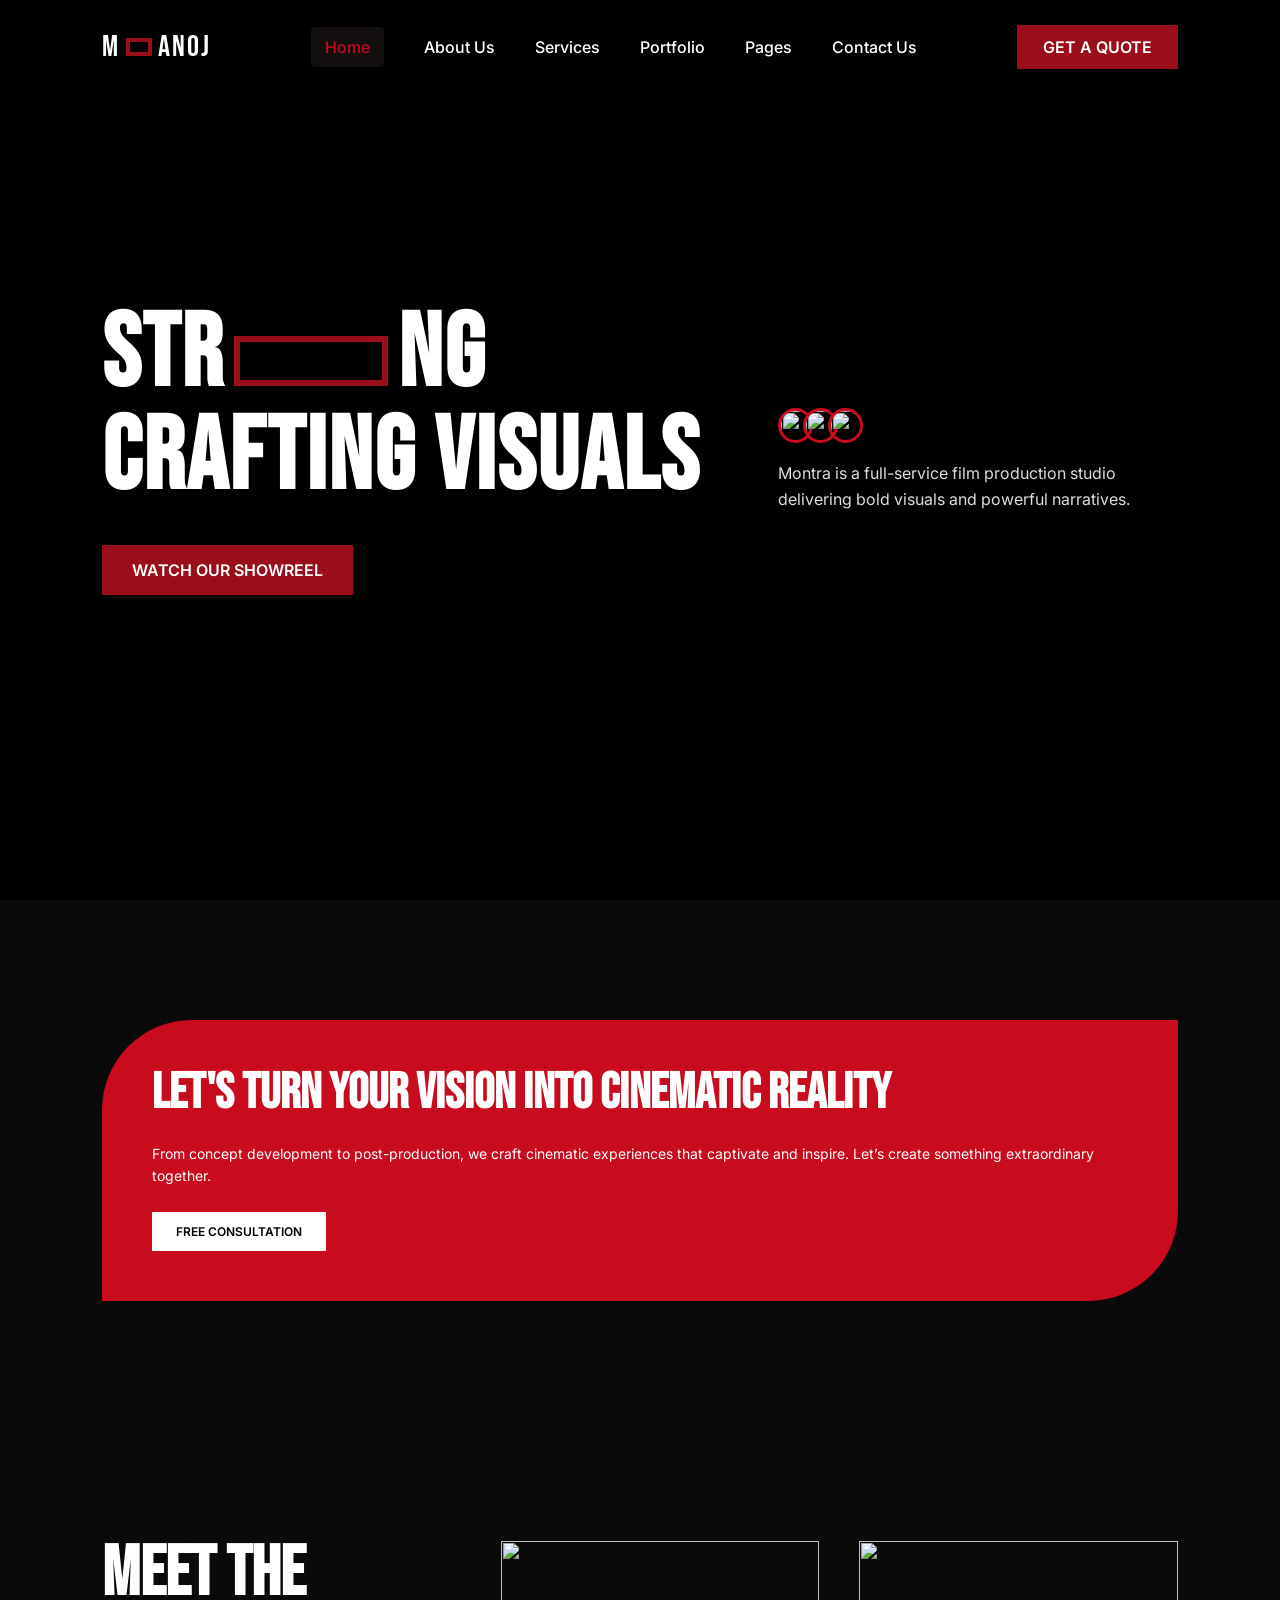
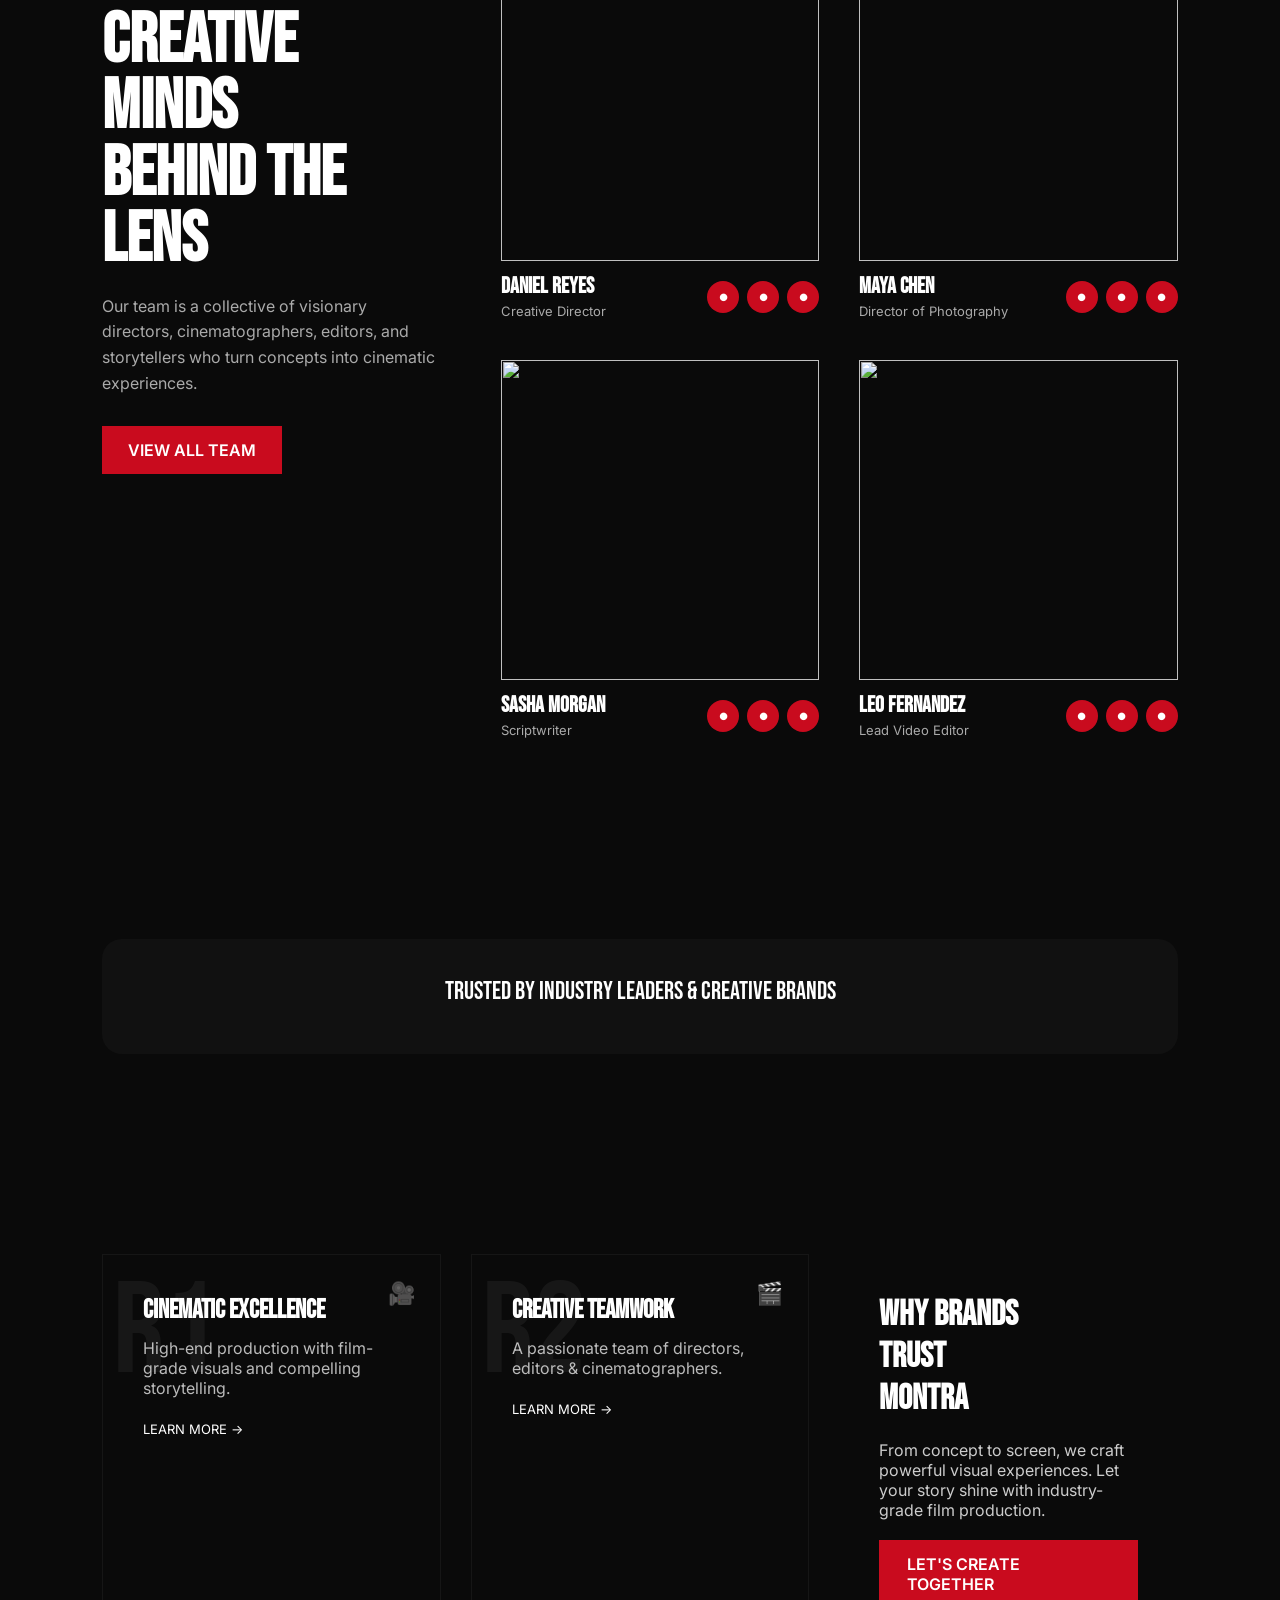
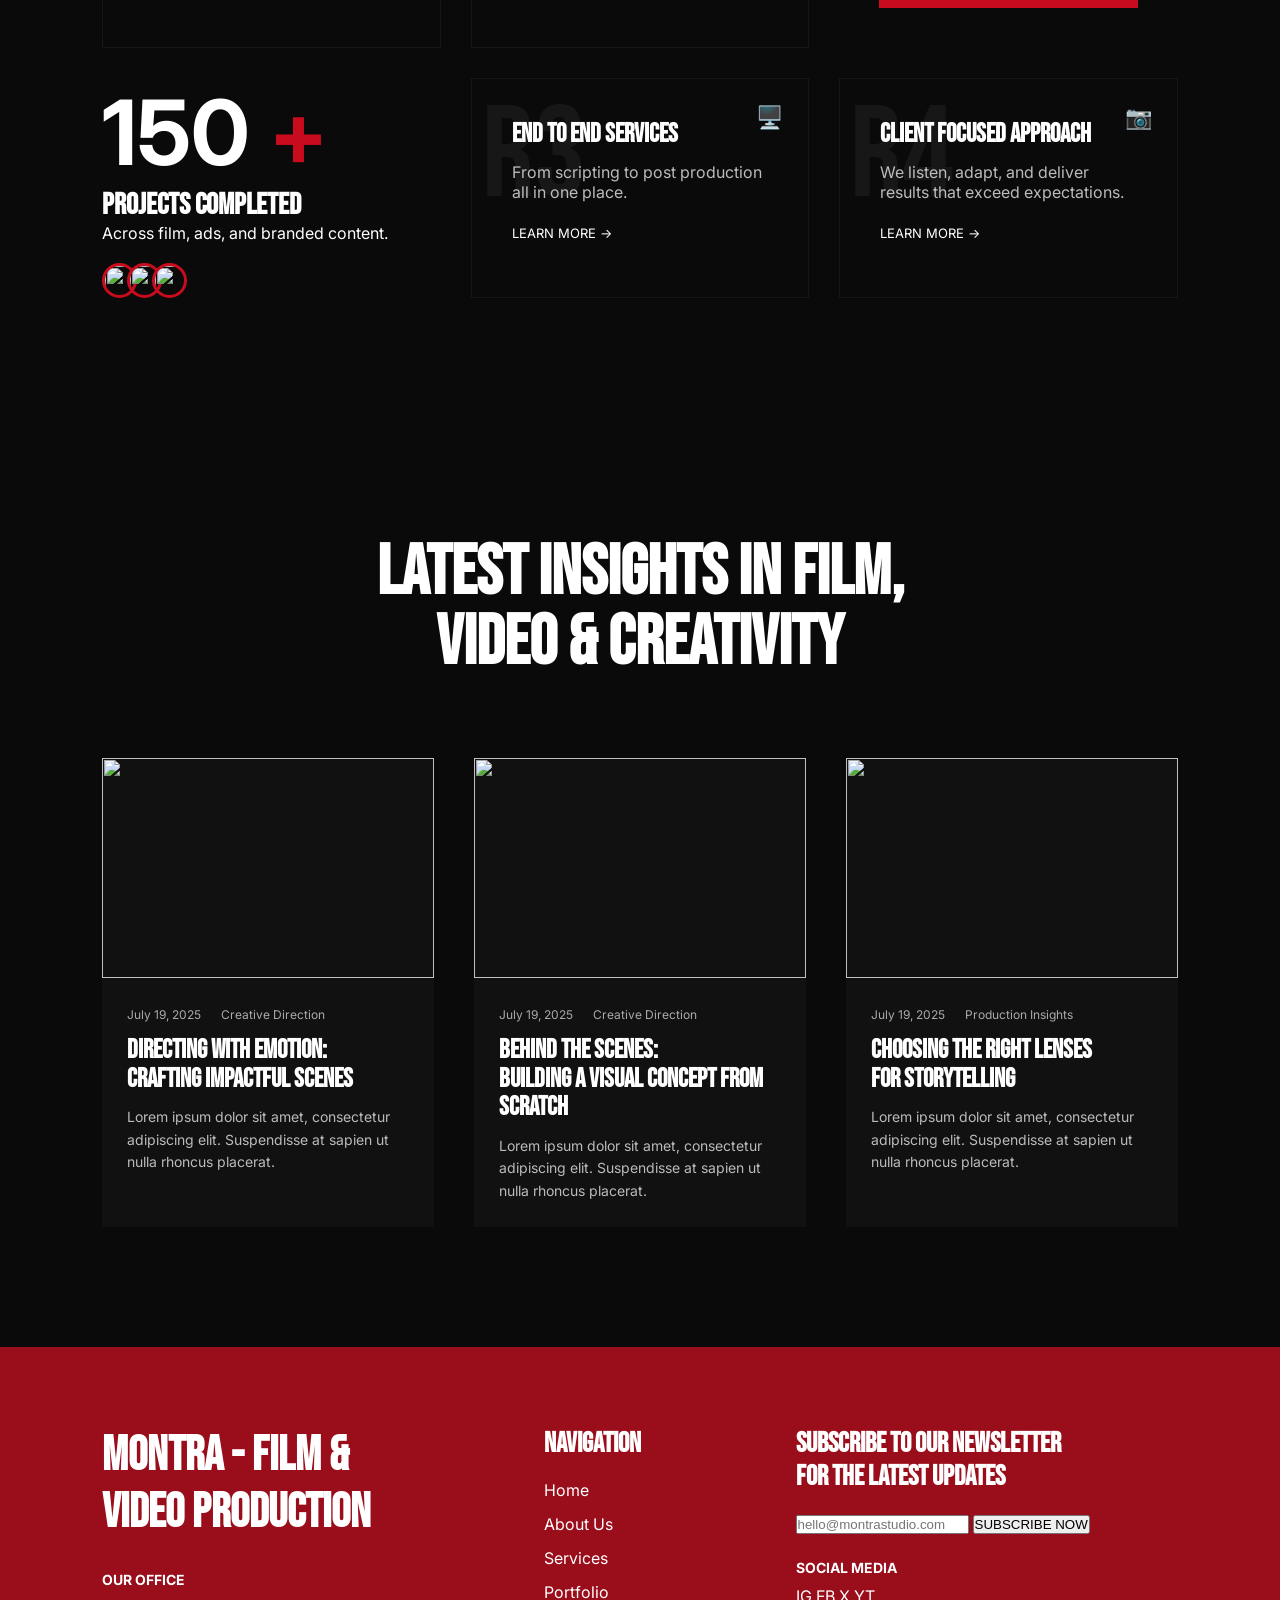
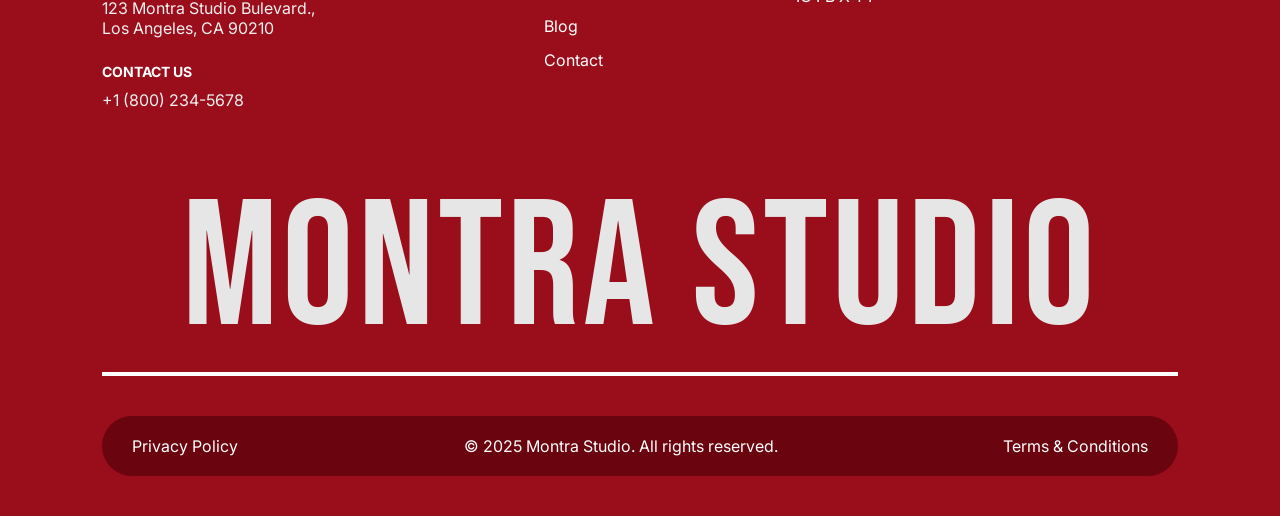
==== index.html @ 37883fb5 "added section 3&7" ====
<!DOCTYPE html>
<html lang="en">

<head>
  <meta charset="UTF-8">
  <meta name="viewport" content="width=device-width, initial-scale=1.0">
  <title>Montra Studio</title>

  <link rel="stylesheet" href="style.css">

  <link href="https://fonts.googleapis.com/css2?family=Bebas+Neue&family=Inter:wght@300;400;500;600&display=swap"
    rel="stylesheet">
</head>

<body>

  <!-- =========================
       NAVBAR
  ========================== -->

  <header class="navbar">

    <div class="logo">
      M<span class="logo-box"></span>ANOJ
    </div>

    <nav class="desktop-nav">
      <a class="active">Home</a>
      <a>About Us</a>
      <a>Services</a>
      <a>Portfolio</a>
      <a>Pages</a>
      <a>Contact Us</a>
    </nav>

    <a class="quote-btn">GET A QUOTE</a>

    <div class="menu-toggle" onclick="toggleMenu()">☰</div>

  </header>


  <!-- =========================
       MOBILE MENU
  ========================== -->

  <div class="mobile-menu" id="mobileMenu">

    <div class="mobile-header">

      <div class="logo">
        M<span class="logo-box"></span>ONTRA
      </div>

      <div class="close-menu" onclick="toggleMenu()">✕</div>

    </div>

    <nav class="mobile-nav">

      <a class="active">HOME</a>
      <a>ABOUT US</a>

      <div class="mobile-item">
        SERVICES <span>⌄</span>
      </div>

      <div class="mobile-item">
        PORTFOLIO <span>⌄</span>
      </div>

      <div class="mobile-item">
        PAGES <span>⌄</span>
      </div>

      <a>CONTACT US</a>

    </nav>

  </div>


  <!-- =========================
       HERO SECTION
  ========================== -->

  <section class="hero">

    <video autoplay muted loop playsinline class="hero-video">
      <source src="./Showreel.mp4" type="video/mp4">
    </video>

    <div class="overlay"></div>

    <div class="hero-content">

      <div class="hero-left">

        <h1>
          STR<span class="outline"></span>NG <br>
          CRAFTING VISUALS
        </h1>

        <a class="showreel">WATCH OUR SHOWREEL</a>

      </div>


      <div class="hero-right">

        <div class="avatars">
          <img src="https://randomuser.me/api/portraits/men/32.jpg">
          <img src="https://randomuser.me/api/portraits/women/44.jpg">
          <img src="https://randomuser.me/api/portraits/men/12.jpg">
        </div>

        <p>
          Montra is a full-service film production studio delivering bold visuals
          and powerful narratives.
        </p>

      </div>

    </div>

  </section>


  <section class="section3">

  <div class="section3-box">

    <div class="section3-content">

      <h2>
        LET'S TURN YOUR VISION INTO CINEMATIC REALITY
      </h2>
    
      <p>
        From concept development to post-production, we craft cinematic
        experiences that captivate and inspire. Let’s create something
        extraordinary together.
      </p>
    

      <a class="cta-btn">FREE CONSULTATION</a>

    </div>

  </div>

</section>


  <section class="section4">

  <div class="section4-container">

    <!-- LEFT INTRO -->
    <div class="team-intro">

      <h2>
        MEET THE <br>
        CREATIVE <br>
        MINDS <br>
        BEHIND THE <br>
        LENS
      </h2>

      <p>
        Our team is a collective of visionary directors, cinematographers,
        editors, and storytellers who turn concepts into cinematic experiences.
      </p>

      <a class="team-btn">VIEW ALL TEAM</a>

    </div>


    <!-- TEAM GRID -->
    <div class="team-grid">

      <!-- MEMBER -->
      <div class="team-card">
        <img src="https://images.unsplash.com/photo-1560250097-0b93528c311a" alt="">

        <div class="team-info">
          <div>
            <h3>DANIEL REYES</h3>
            <span>Creative Director</span>
          </div>

          <div class="team-social">
            <a>●</a>
            <a>●</a>
            <a>●</a>
          </div>
        </div>
      </div>


      <!-- MEMBER -->
      <div class="team-card">
        <img src="https://images.unsplash.com/photo-1494790108377-be9c29b29330" alt="">

        <div class="team-info">
          <div>
            <h3>MAYA CHEN</h3>
            <span>Director of Photography</span>
          </div>

          <div class="team-social">
            <a>●</a>
            <a>●</a>
            <a>●</a>
          </div>
        </div>
      </div>


      <!-- MEMBER -->
      <div class="team-card">
        <img src="https://images.unsplash.com/photo-1573497019940-1c28c88b4f3e" alt="">

        <div class="team-info">
          <div>
            <h3>SASHA MORGAN</h3>
            <span>Scriptwriter</span>
          </div>

          <div class="team-social">
            <a>●</a>
            <a>●</a>
            <a>●</a>
          </div>
        </div>
      </div>


      <!-- MEMBER -->
      <div class="team-card">
        <img src="https://images.unsplash.com/photo-1599566150163-29194dcaad36" alt="">

        <div class="team-info">
          <div>
            <h3>LEO FERNANDEZ</h3>
            <span>Lead Video Editor</span>
          </div>

          <div class="team-social">
            <a>●</a>
            <a>●</a>
            <a>●</a>
          </div>
        </div>
      </div>

    </div>

  </div>

</section>


  <section class="section5">

  <div class="section5-box">

    <p class="section5-title">
      TRUSTED BY INDUSTRY  LEADERS & CREATIVE BRANDS
    </p>

    <div class="brands">

      <img src="https://dummyimage.com/120x40/777/fff&text=Markon" alt="">
      <img src="https://dummyimage.com/120x40/777/fff&text=Glovix" alt="">
      <img src="https://dummyimage.com/120x40/777/fff&text=Nexora" alt="">
      <img src="https://dummyimage.com/120x40/777/fff&text=Bravix" alt="">
      <img src="https://dummyimage.com/120x40/777/fff&text=Adstrix" alt="">

    </div>

  </div>

</section>




  <section class="section4">
  <div class="section4-grid">

    <!-- 1 -->
    <div class="card">
      <span class="bg">R1</span>
      <div class="icon">🎥</div>
      <h3>CINEMATIC EXCELLENCE</h3>
      <p>High-end production with film-grade visuals and compelling storytelling.</p>
      <a href="#">LEARN MORE →</a>
    </div>

    <!-- 2 -->
    <div class="card">
      <span class="bg">R2</span>
      <div class="icon">🎬</div>
      <h3>CREATIVE TEAMWORK</h3>
      <p>A passionate team of directors, editors & cinematographers.</p>
      <a href="#">LEARN MORE →</a>
    </div>

    <!-- 3 -->
    <div class="trust">
      <h2>WHY BRANDS<br>TRUST<br>MONTRA</h2>
      <p>
        From concept to screen, we craft powerful visual experiences.
        Let your story shine with industry-grade film production.
      </p>
      <a class="cta">LET'S CREATE TOGETHER</a>
    </div>

    <!-- 4 -->
    <div class="stat">
      <h1>150 <span>+</span></h1>
      <h3>PROJECTS COMPLETED</h3>
      <p>Across film, ads, and branded content.</p>

      <div class="avatars">
        <img src="https://randomuser.me/api/portraits/women/44.jpg">
        <img src="https://randomuser.me/api/portraits/men/32.jpg">
        <img src="https://randomuser.me/api/portraits/men/12.jpg">
      </div>
    </div>

    <!-- 5 -->
    <div class="card">
      <span class="bg">R3</span>
      <div class="icon">🖥️</div>
      <h3>END TO END SERVICES</h3>
      <p>From scripting to post production all in one place.</p>
      <a href="#">LEARN MORE →</a>
    </div>

    <!-- 6 -->
    <div class="card">
      <span class="bg">R4</span>
      <div class="icon">📷</div>
      <h3>CLIENT FOCUSED APPROACH</h3>
      <p>We listen, adapt, and deliver results that exceed expectations.</p>
      <a href="#">LEARN MORE →</a>
    </div>

  </div>
</section>

<section class="section7">

<div class="section7-container">

<h2 class="section7-title">
LATEST INSIGHTS IN FILM,<br>
VIDEO & CREATIVITY
</h2>


<div class="blog-grid">

<!-- CARD 1 -->

<div class="blog-card">

<img src="https://images.unsplash.com/photo-1492724441997-5dc865305da7" alt="">

<div class="blog-content">

<div class="blog-meta">
<span>July 19, 2025</span>
<span>Creative Direction</span>
</div>

<h3>
DIRECTING WITH EMOTION: <br>
CRAFTING IMPACTFUL SCENES
</h3>

<p>
Lorem ipsum dolor sit amet, consectetur adipiscing elit.
Suspendisse at sapien ut nulla rhoncus placerat.
</p>

</div>

</div>


<!-- CARD 2 -->

<div class="blog-card">

<img src="https://images.unsplash.com/photo-1581091870622-1e7e08c6ff58" alt="">

<div class="blog-content">

<div class="blog-meta">
<span>July 19, 2025</span>
<span>Creative Direction</span>
</div>

<h3>
BEHIND THE SCENES: <br>
BUILDING A VISUAL CONCEPT
FROM SCRATCH
</h3>

<p>
Lorem ipsum dolor sit amet, consectetur adipiscing elit.
Suspendisse at sapien ut nulla rhoncus placerat.
</p>

</div>

</div>


<!-- CARD 3 -->

<div class="blog-card">

<img src="https://images.unsplash.com/photo-1587614382346-4ec70e388b28" alt="">

<div class="blog-content">

<div class="blog-meta">
<span>July 19, 2025</span>
<span>Production Insights</span>
</div>

<h3>
CHOOSING THE RIGHT LENSES <br>
FOR STORYTELLING
</h3>

<p>
Lorem ipsum dolor sit amet, consectetur adipiscing elit.
Suspendisse at sapien ut nulla rhoncus placerat.
</p>

</div>

</div>


</div>

</div>

</section>


  <!-- =========================
       FOOTER
  ========================== -->

  <footer class="footer">

    <div class="footer-container">

      <!-- LEFT -->

      <div class="footer-col">

        <h2>MONTRA - FILM & <br> VIDEO PRODUCTION</h2>

        <h4>OUR OFFICE</h4>

        <p>
          123 Montra Studio Bulevard., <br>
          Los Angeles, CA 90210
        </p>

        <h4>CONTACT US</h4>

        <p>+1 (800) 234-5678</p>

      </div>


      <!-- NAVIGATION -->

      <div class="footer-col">

        <h3>NAVIGATION</h3>

        <ul>
          <li>Home</li>
          <li>About Us</li>
          <li>Services</li>
          <li>Portfolio</li>
          <li>Blog</li>
          <li>Contact</li>
        </ul>

      </div>


      <!-- NEWSLETTER -->

      <div class="footer-col">

        <h3>SUBSCRIBE TO OUR NEWSLETTER <br> FOR THE LATEST UPDATES</h3>

        <div class="subscribe">
          <input type="email" placeholder="hello@montrastudio.com">
          <button>SUBSCRIBE NOW</button>
        </div>

        <h4>SOCIAL MEDIA</h4>

        <div class="socials">
          <a>IG</a>
          <a>FB</a>
          <a>X</a>
          <a>YT</a>
        </div>

      </div>

    </div>


    <!-- BIG TEXT -->

    <div class="footer-big">
      MONTRA STUDIO
    </div>


    <hr>


    <!-- BOTTOM -->

    <div class="footer-bottom">

      <span>Privacy Policy</span>
      <span>© 2025 Montra Studio. All rights reserved.</span>
      <span>Terms & Conditions</span>

    </div>

  </footer>


  <!-- =========================
       MOBILE MENU SCRIPT
  ========================== -->

  <script>
    function toggleMenu() {
      document.getElementById("mobileMenu").classList.toggle("active");
    }
  </script>

  <script>
const links = document.querySelectorAll(".desktop-nav a");
const current = window.location.pathname.split("/").pop();

links.forEach(link => {
  if(link.getAttribute("href") === current){
    link.classList.add("active");
  }
});
</script>

</body>
</html>
---- style.css ----
/* =========================
   RESET
========================= */

*{
  margin:0;
  padding:0;
  box-sizing:border-box;
}

body{
  font-family:'Inter',sans-serif;
  background:#000;
  color:#fff;
  overflow-x:hidden;
}


/* =========================
   NAVBAR
========================= */

.navbar{
  position:absolute;
  top:0;
  left:0;
  width:100%;
  display:flex;
  justify-content:space-between;
  align-items:center;
  padding:25px 8%;
  z-index:10;
}

.logo{
  font-family:'Bebas Neue',sans-serif;
  font-size:30px;
  letter-spacing:2px;
}

.logo-box{
  display:inline-block;
  width:26px;
  height:18px;
  border:4px solid #9a0d1b;
  margin:0 6px;
}

.desktop-nav a{
  margin:0 18px;
  text-decoration:none;
  color:#fff;
  font-size:16px;
  font-weight:500;
  transition:.3s;
}

.desktop-nav a:hover{
  color:#9a0d1b;
}

.desktop-nav a.active{
  color:#c90b1e;
  background:rgba(232, 184, 184, 0.08);
  padding:10px 14px;
  border-radius:4px;
  font-size:clamp(16px,1.1vw,20px);
}

.quote-btn{
  background:#9a0d1b;
  padding:12px 26px;
  color:#fff;
  text-decoration:none;
  font-weight:600;
}

.quote-btn:hover{
  background:#6a040f;
}

.menu-toggle{
  display:none;
  font-size:28px;
  cursor:pointer;
}


/* =========================
   MOBILE MENU
========================= */

.mobile-menu{
  position:fixed;
  top:0;
  left:-100%;
  width:100%;
  height:100vh;
  background:linear-gradient(90deg,#000 0%, #111 60%, #1a1a1a 100%);
  transition:.4s ease;
  z-index:999;
  display:flex;
  flex-direction:column;
  padding:30px 8%;
}

.mobile-menu.active{
  left:0;
}

/* MOBILE HEADER */

.mobile-header{
  display:flex;
  justify-content:space-between;
  align-items:center;
  margin-bottom:80px;
}

.close-menu{
  background:#9a0d1b;
  width:50px;
  height:50px;
  display:flex;
  align-items:center;
  justify-content:center;
  font-size:22px;
  color:#fff;
  cursor:pointer;
}

/* MOBILE NAV ITEMS */

.mobile-nav{
  display:flex;
  flex-direction:column;
  align-items:left;
  gap:40px;
}

.mobile-nav a,
.mobile-item{
  font-family:'Bebas Neue',sans-serif;
  font-size:34px;
  letter-spacing:1px;
  color:#ddd;
  text-decoration:none;
  display:flex;
  align-items:center;
  gap:10px;
  cursor:pointer;
}

.mobile-nav a:hover{
  color:#9a0d1b;
}

.mobile-nav .active{
  color:#9a0d1b;
}

.mobile-item span{
  color:#9a0d1b;
  font-size:16px;
}


/* =========================
   HERO SECTION
========================= */

.hero{
  position:relative;
  height:100vh;
  width:100%;
  display:flex;
  align-items:center;
  overflow:hidden;
}

.hero-video{
  position:absolute;
  top:0;
  left:0;
  width:100%;
  height:100%;
  object-fit:cover;
  z-index:-2;
}

.overlay{
  position:absolute;
  top:0;
  left:0;
  width:100%;
  height:100%;
  background:rgba(0,0,0,.6);
  z-index:-1;
}

.hero-content{
  position:relative;
  width:100%;
  display:flex;
  justify-content:space-between;
  align-items:center;
  padding:0 8%;
  gap:40px;
}


/* HERO TEXT */

.hero-left h1{
  font-family:'Bebas Neue',sans-serif;
  font-size:clamp(50px,8vw,130px);
  line-height:1;
  letter-spacing:2px;
}

.outline{
  display:inline-block;
  width:clamp(120px,12vw,200px);
  height:clamp(30px,4vw,50px);
  border:6px solid #9a0d1b;
  margin:0 10px;
}

.showreel{
  display:inline-block;
  margin-top:35px;
  background:#9a0d1b;
  padding:15px 30px;
  color:#fff;
  text-decoration:none;
  font-weight:600;
}

.showreel:hover{
  background:#6a040f;
}


/* HERO RIGHT */

.hero-right{
  max-width:400px;
}

.hero-right p{
  margin-top:18px;
  color:#ddd;
  line-height:1.6;
}


/* AVATAR */

.avatars{
  display:flex;
}

.avatars img{
  width:45px;
  height:45px;
  border-radius:50%;
  border:3px solid #9a0d1b;
  margin-right:-12px;
}


/* =========================
   FOOTER
========================= */

.footer{
  background:#9a0d1b;
  color:#fff;
  padding:80px 8% 40px;
}

.footer-container{
  display:grid;
  grid-template-columns:2fr 1fr 2fr;
  gap:60px;
  margin-bottom:80px;
}

.footer-col h2{
  font-family:'Bebas Neue',sans-serif;
  font-size:48px;
  margin-bottom:30px;
}

.footer-col h3{
  font-family:'Bebas Neue',sans-serif;
  font-size:28px;
  margin-bottom:20px;
}

.footer-col h4{
  margin-top:25px;
  margin-bottom:10px;
  font-size:14px;
}

.footer-col p{
  color:#f0f0f0;
}

.footer-col ul{
  list-style:none;
}

.footer-col li{
  margin-bottom:14px;
  cursor:pointer;
}

.footer-col li:hover{
  text-decoration:underline;
}


/* BIG TEXT */

.footer-big{
  font-family:'Bebas Neue',sans-serif;
  font-size:clamp(120px,14vw,260px);
  text-align:center;
  color:#e6e6e6;
  letter-spacing:4px;
  line-height:.9;
  margin:80px 0 20px;
  white-space:nowrap;
  overflow:hidden;
}


/* DIVIDER */

.footer hr{
  border:none;
  height:4px;
  background:#fff;
  width:100%;
  margin:0 auto 40px;
}


/* BOTTOM */

.footer-bottom{
  display:flex;
  justify-content:space-between;
  align-items:center;
  background:#6a040f;
  padding:20px 30px;
  border-radius:40px;
}


/* =========================
   RESPONSIVE
========================= */

@media(max-width:1000px){

  .hero-content{
    flex-direction:column;
    text-align:center;
  }

  .desktop-nav,
  .quote-btn{
    display:none;
  }

  .menu-toggle{
    display:block;
  }

}

@media(max-width:900px){

  .footer-container{
    grid-template-columns:1fr;
  }

  .footer-bottom{
    flex-direction:column;
    gap:10px;
    text-align:center;
  }

}

@media(max-width:500px){

  .mobile-nav a,
  .mobile-item{
    font-size:28px;
  }

}

.section4 {
  padding: 120px 8%;
  background: #111;
}

/* 3 columns × 2 rows */
.section4-grid {
  display: grid;
  grid-template-columns: repeat(3, 1fr);
  gap: 30px;
}

/* CARDS */
.card {
  background: #0a0a0a;
  padding: 40px;
  border: 1px solid rgba(255,255,255,0.05);
  position: relative;
}

.card h3 {
  font-family: 'Bebas Neue', sans-serif;
  font-size: 26px;
  margin-bottom: 12px;
}

.card p {
  color: #bbb;
  margin-bottom: 20px;
}

.card a {
  color: #fff;
  font-size: 13px;
  text-decoration: none;
}

.icon {
  position: absolute;
  top: 25px;
  right: 25px;
  color: #c90b1e;
  font-size: 22px;
}

.bg {
  position: absolute;
  top: 0;
  left: 10px;
  font-family: 'Bebas Neue';
  font-size: 130px;
  opacity: 0.05;
}

/* RIGHT HEADLINE BLOCK */
.trust {
  padding: 40px;
}

.trust h2 {
  font-family: 'Bebas Neue';
  font-size: 35px;
  line-height: 1.2;
}

.trust p {
  color: #ccc;
  margin: 20px 0;
}

.cta {
  display: inline-block;
  background: #c90b1e;
  padding: 14px 28px;
  font-weight: 600;
}

/* STAT BLOCK */
.stat h1 {
  font-size: 90px;
  font-weight: 700;
}

.stat span {
  color: #c90b1e;
}

.stat h3 {
  font-family: 'Bebas Neue';
  font-size: 30px;
}

.avatars {
  margin-top: 20px;
}

.avatars img {
  width: 35px;
  height: 35px;
  border-radius: 50%;
  border: 3px solid #c90b1e;
  margin-right: -10px;
}

/* RESPONSIVE */
@media (max-width: 1000px) {
  .section4-grid {
    grid-template-columns: 1fr;
  }

  .trust h2 {
    font-size: 60px;
  }
}


/* =========================
   SECTION 7
========================= */

.section7{
background:#0a0a0a;
padding:120px 8%;
}

.section7-container{
max-width:1400px;
margin:auto;
}

.section7-title{
font-family:'Bebas Neue',sans-serif;
font-size:70px;
text-align:center;
line-height:1;
margin-bottom:80px;
}


/* GRID */

.blog-grid{
display:grid;
grid-template-columns:repeat(3,1fr);
gap:40px;
}


/* BLOG CARD */

.blog-card{
background:#111;
overflow:hidden;
transition:.4s;
}

.blog-card img{
width:100%;
height:220px;
object-fit:cover;
}

.blog-content{
padding:25px;
}


/* META */

.blog-meta{
display:flex;
gap:20px;
font-size:12px;
color:#aaa;
margin-bottom:15px;
}


/* TITLE */

.blog-card h3{
font-family:'Bebas Neue',sans-serif;
font-size:26px;
line-height:1.1;
margin-bottom:12px;
}


/* TEXT */

.blog-card p{
color:#bbb;
font-size:14px;
line-height:1.6;
}


/* HOVER EFFECT */

.blog-card:hover{
transform:translateY(-10px);
}


/* RESPONSIVE */

@media(max-width:1000px){

.blog-grid{
grid-template-columns:1fr 1fr;
}

.section7-title{
font-size:50px;
}

}

@media(max-width:600px){

.blog-grid{
grid-template-columns:1fr;
}

.section7-title{
font-size:40px;
}

}


/* =========================
   SECTION 5
========================= */

.section5{
padding:80px 8%;
background:#0a0a0a;
display:flex;
justify-content:center;
}

.section5-box{
background:#111;
border-radius:20px;
padding:40px 60px;
text-align:center;
width:100%;
max-width:1300px;
}

.section5-title{
font-family:'Bebas Neue',sans-serif;
font-size:25px;
text-align:center;
line-height:1;
margin-bottom:10px;
}


/* BRAND LOGOS */

.brands{
display:flex;
justify-content:space-between;
align-items:center;
gap:40px;
flex-wrap:wrap;
}

.brands img{
opacity:.6;
filter:grayscale(100%);
transition:.3s;
}

.brands img:hover{
opacity:1;
filter:grayscale(0%);
}


/* RESPONSIVE */

@media(max-width:900px){

.brands{
justify-content:center;
gap:30px;
}

}


/* =========================
   SECTION 4 TEAM
========================= */

.section4{
background:#0a0a0a;
padding:120px 8%;
}

.section4-container{
display:grid;
grid-template-columns:1fr 2fr;
gap:60px;
align-items:start;
}


/* LEFT INTRO */

.team-intro h2{
font-family:'Bebas Neue',sans-serif;
font-size:70px;
line-height:.95;
margin-bottom:20px;
}

.team-intro p{
color:#aaa;
line-height:1.6;
margin-bottom:30px;
max-width:350px;
}

.team-btn{
background:#c90b1e;
padding:14px 26px;
font-weight:600;
display:inline-block;
cursor:pointer;
}


/* TEAM GRID */

.team-grid{
display:grid;
grid-template-columns:repeat(2,1fr);
gap:40px;
}


/* TEAM CARD */

.team-card img{
width:100%;
height:320px;
object-fit:cover;
display:block;
}

.team-info{
display:flex;
justify-content:space-between;
align-items:center;
padding-top:12px;
}

.team-info h3{
font-family:'Bebas Neue';
font-size:22px;
}

.team-info span{
font-size:13px;
color:#aaa;
}


/* SOCIAL ICONS */

.team-social{
display:flex;
gap:8px;
}

.team-social a{
width:32px;
height:32px;
background:#c90b1e;
border-radius:50%;
display:flex;
align-items:center;
justify-content:center;
font-size:10px;
}


/* RESPONSIVE */

@media(max-width:1000px){

.section4-container{
grid-template-columns:1fr;
}

.team-intro h2{
font-size:50px;
}

.team-grid{
grid-template-columns:1fr;
}

}

/* =========================
   SECTION 3 CTA
========================= */

.section3{
padding:120px 8%;
background:#0a0a0a;
display:flex;
justify-content:center;
}

.section3-box{
background:#c90b1e;
border-radius:90px 0 90px 0;
padding:50px 50px;
max-width:1100px;
width:100%;
display:flex;
}

.section3-content{
max-width:1100px;
color:white;
}

.section3-content h2{
font-family:'Bebas Neue',sans-serif;
font-size:50px;
line-height:.95;
margin-bottom:25px;
}

.section3-content p{
font-size:14px;
line-height:1.6;
margin-bottom:25px;
display:flex;
justify-content:flex-end;
}

.cta-btn{
background:white;
color:black;
padding:12px 24px;
font-size:12px;
font-weight:600;
display:inline-block;
cursor:pointer;
}


/* RESPONSIVE */

@media(max-width:900px){

.section3-box{
justify-content:center;
text-align:center;
border-radius:40px;
}

.section3-content h2{
font-size:50px;
}

}
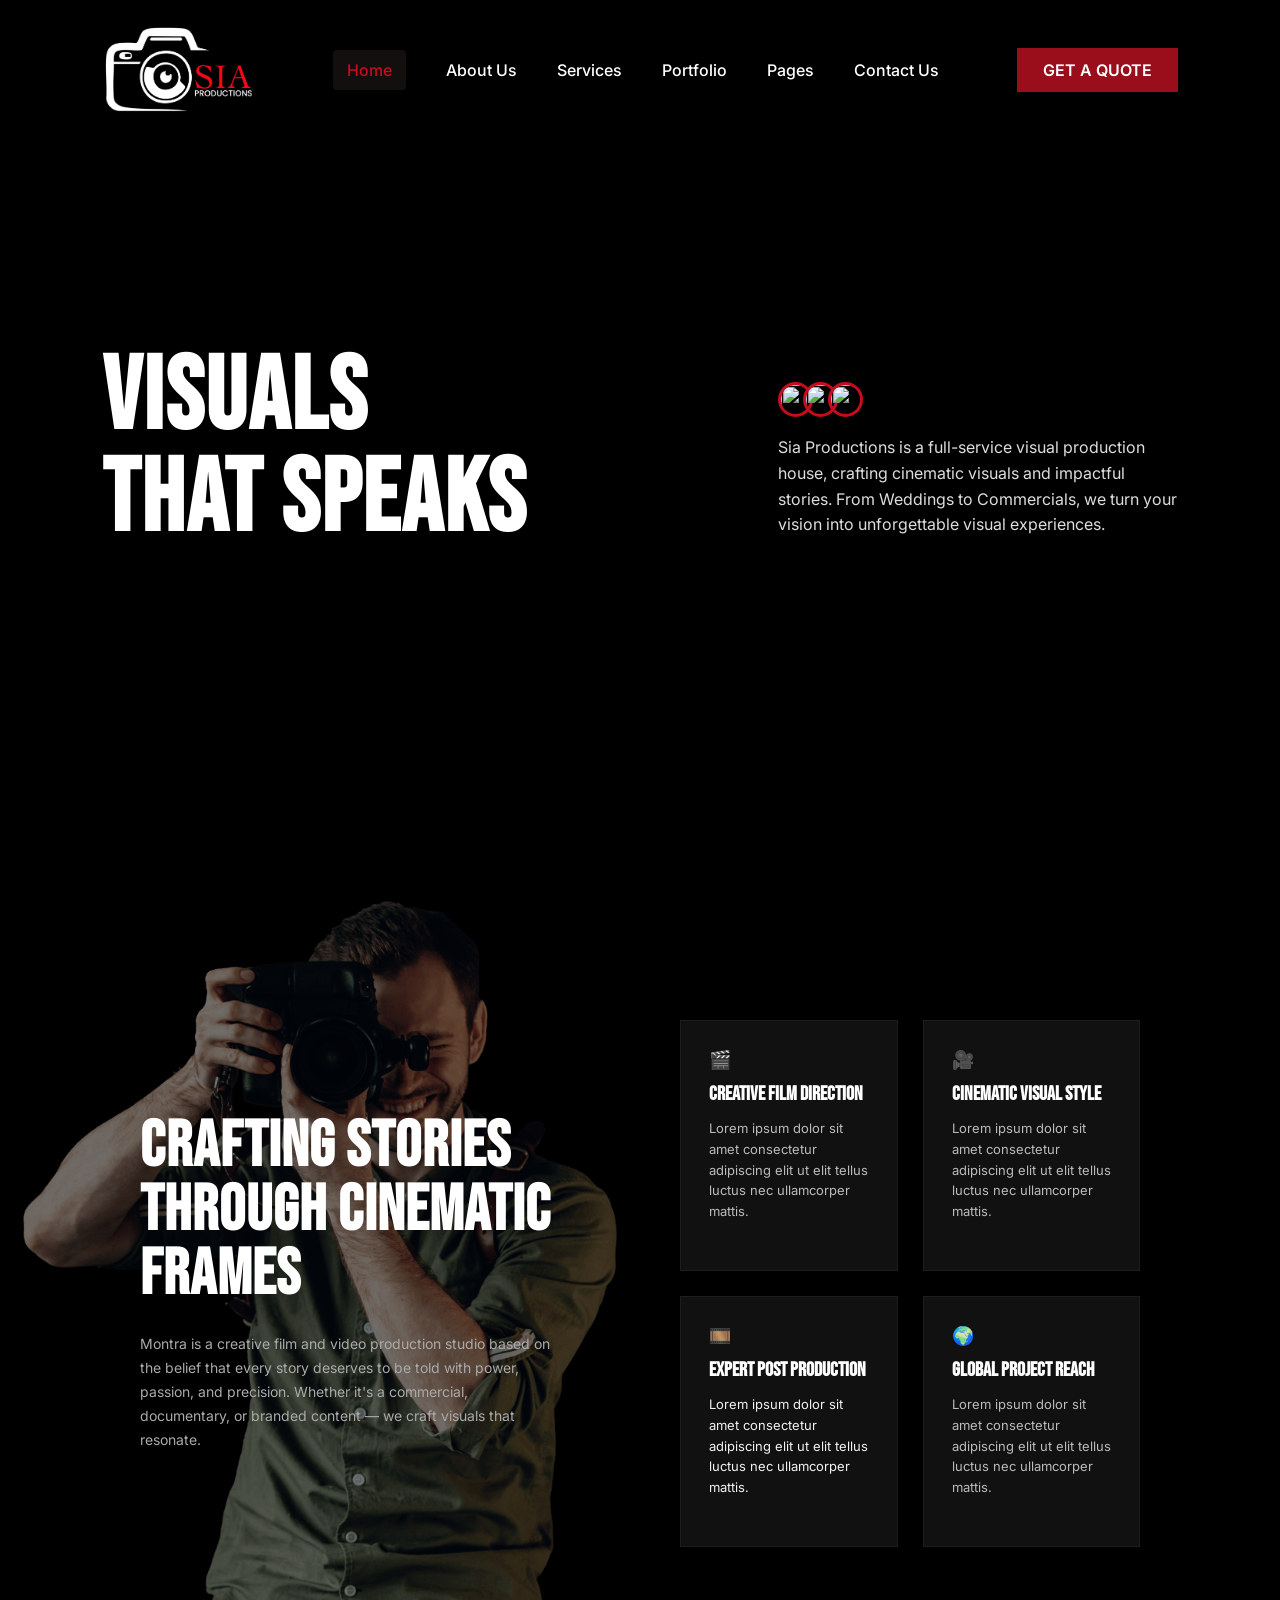
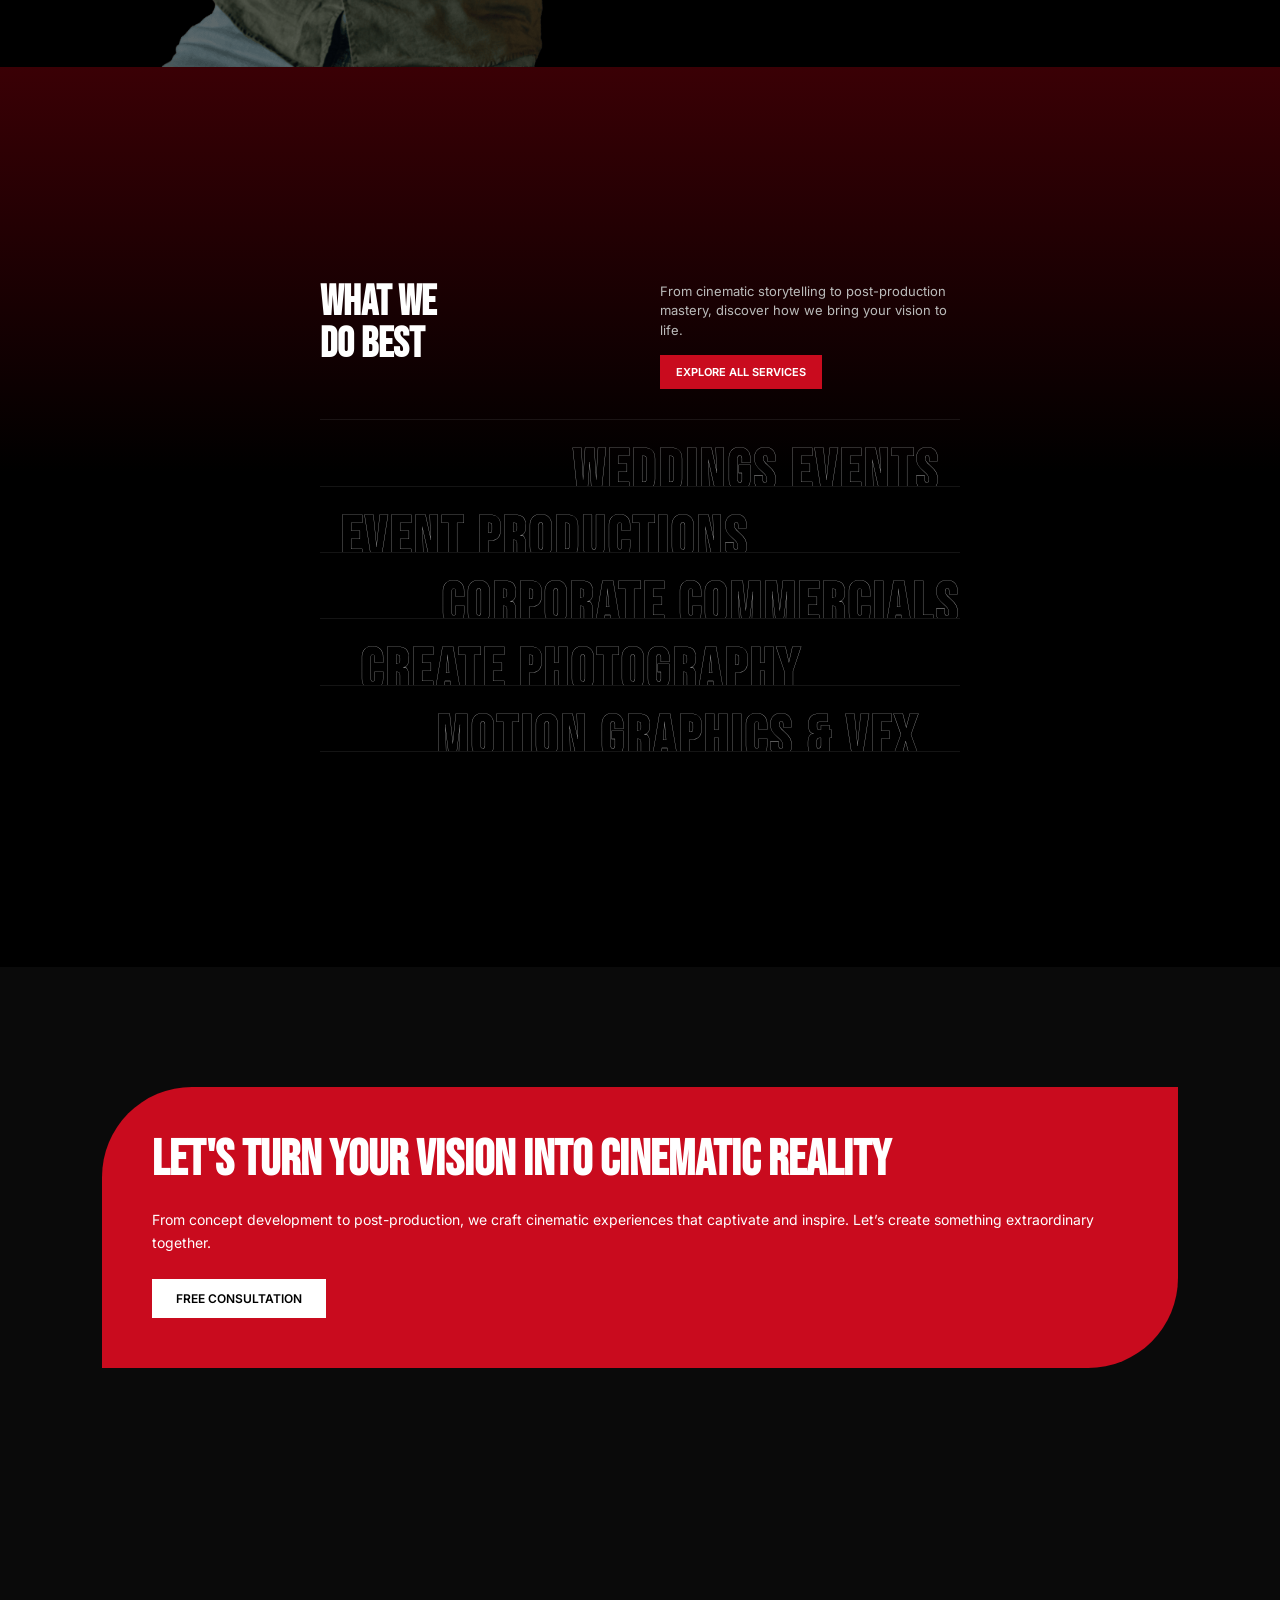
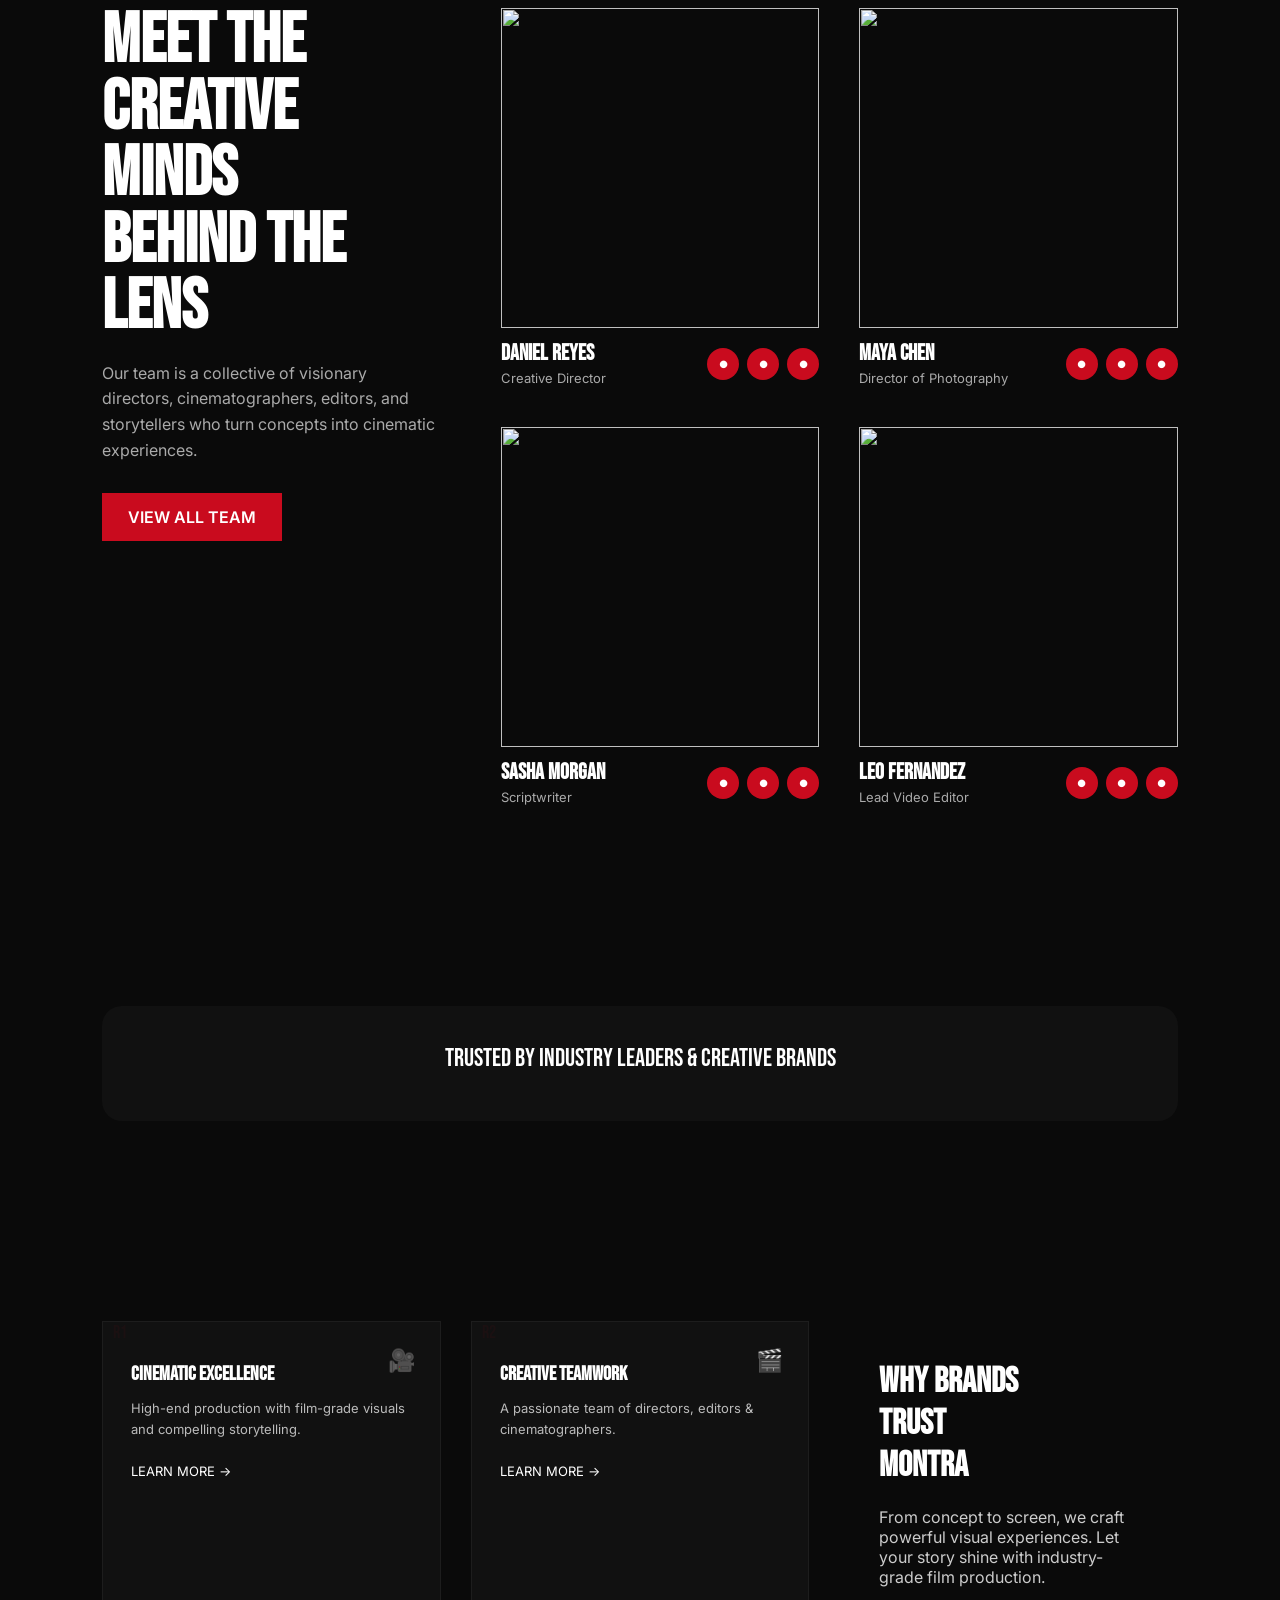
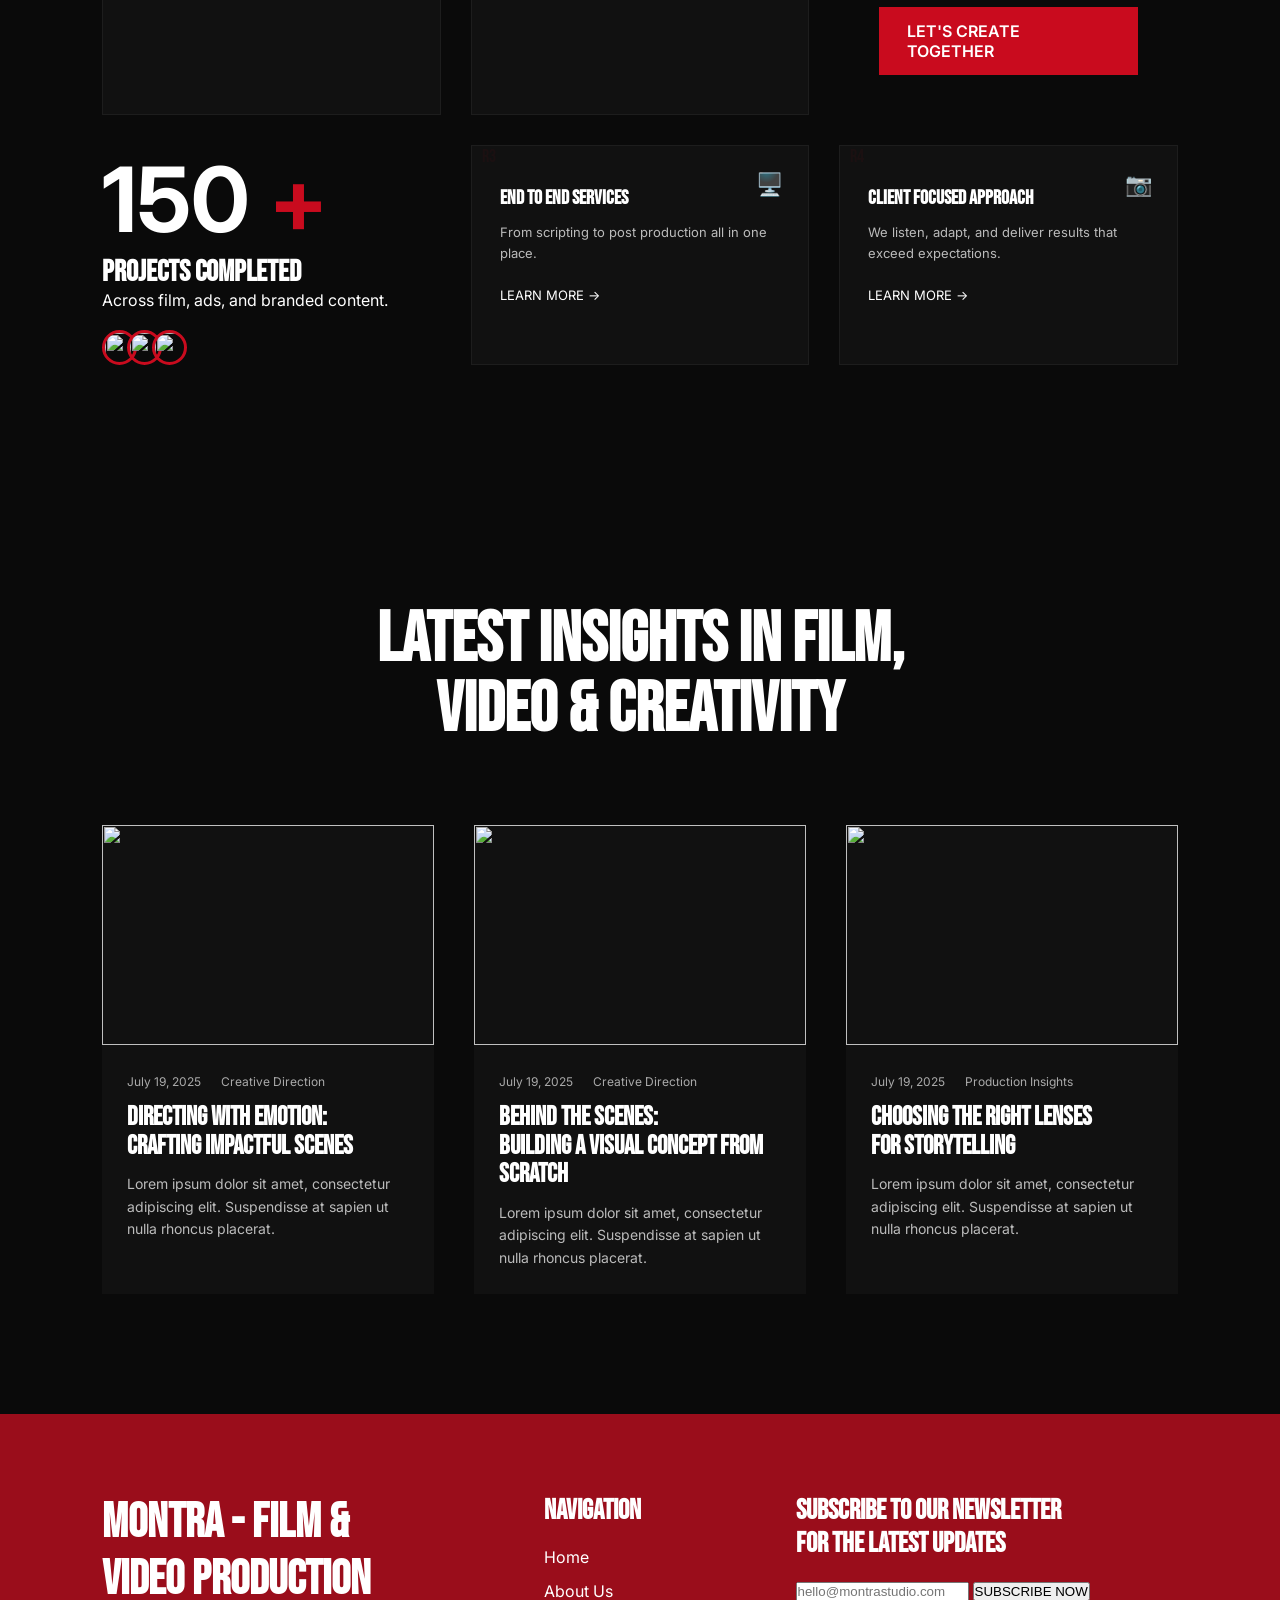
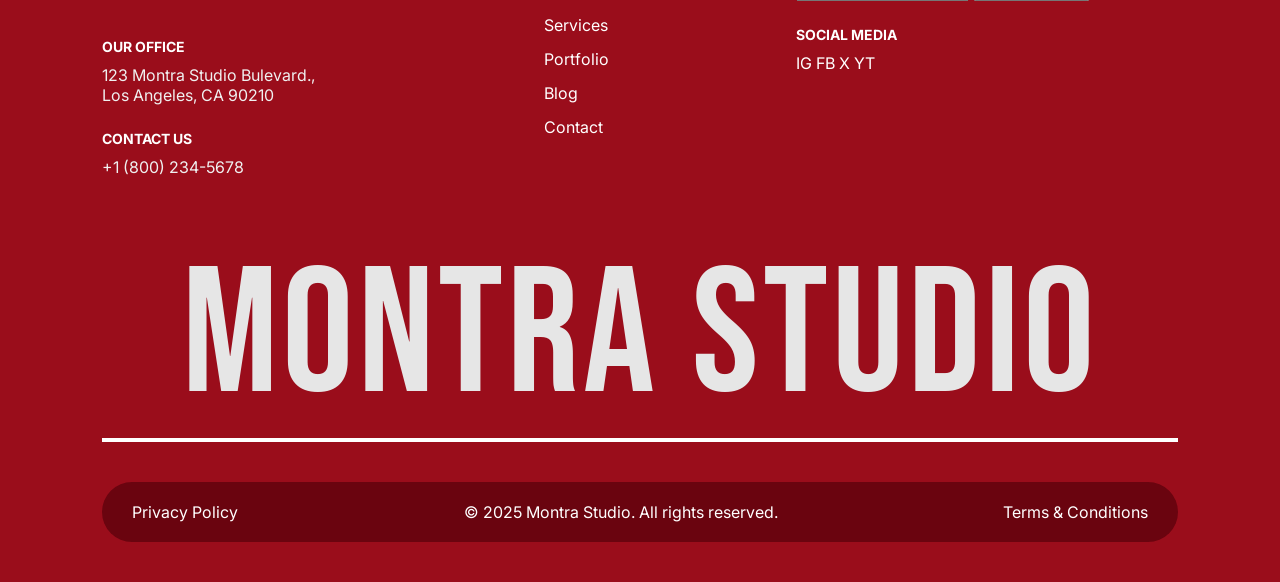
==== commit eda8277d: "some additional sections" ====
--- a/index.html
+++ b/index.html
@@ -20,9 +20,9 @@
 
   <header class="navbar">
 
-    <div class="logo">
-      M<span class="logo-box"></span>ANOJ
-    </div>
+   <div class="logo">
+  <img src="./assets/logo.png" alt="Logo">
+</div>
 
     <nav class="desktop-nav">
       <a class="active">Home</a>
@@ -48,9 +48,9 @@
 
     <div class="mobile-header">
 
-      <div class="logo">
-        M<span class="logo-box"></span>ONTRA
-      </div>
+       <div class="logo">
+  <img src="./assets/logo.png" alt="Logo">
+</div>
 
       <div class="close-menu" onclick="toggleMenu()">✕</div>
 
@@ -87,7 +87,7 @@
   <section class="hero">
 
     <video autoplay muted loop playsinline class="hero-video">
-      <source src="./Showreel.mp4" type="video/mp4">
+      <source src="./assets/Showreel.mp4" type="video/mp4">
     </video>
 
     <div class="overlay"></div>
@@ -97,11 +97,11 @@
       <div class="hero-left">
 
         <h1>
-          STR<span class="outline"></span>NG <br>
-          CRAFTING VISUALS
+          VISUALS <br>
+          THAT SPEAKS
         </h1>
 
-        <a class="showreel">WATCH OUR SHOWREEL</a>
+        <!-- <a class="showreel">WATCH OUR SHOWREEL</a> -->
 
       </div>
 
@@ -115,8 +115,7 @@
         </div>
 
         <p>
-          Montra is a full-service film production studio delivering bold visuals
-          and powerful narratives.
+        Sia Productions is a full-service visual production house, crafting cinematic visuals and impactful stories. From Weddings to Commercials, we turn your vision into unforgettable visual experiences.
         </p>
 
       </div>
@@ -125,6 +124,100 @@
 
   </section>
 
+
+  <section class="section1">
+
+  <div class="section1-container">
+
+    <!-- LEFT CONTENT -->
+    <div class="section1-left">
+
+      <h2>
+        CRAFTING STORIES <br>
+        THROUGH CINEMATIC <br>
+        FRAMES
+      </h2>
+
+      <p>
+        Montra is a creative film and video production studio based on the belief
+        that every story deserves to be told with power, passion, and precision.
+        Whether it's a commercial, documentary, or branded content — we craft visuals that resonate.
+      </p>
+
+    </div>
+
+    <!-- RIGHT CARDS -->
+    <div class="section1-right">
+
+      <div class="cards">
+
+        <div class="card">
+          <span>🎬</span>
+          <h3>CREATIVE FILM DIRECTION</h3>
+          <p>Lorem ipsum dolor sit amet consectetur adipiscing elit ut elit tellus luctus nec ullamcorper mattis.</p>
+        </div>
+
+        <div class="card">
+          <span>🎥</span>
+          <h3>CINEMATIC VISUAL STYLE</h3>
+          <p>Lorem ipsum dolor sit amet consectetur adipiscing elit ut elit tellus luctus nec ullamcorper mattis.</p>
+        </div>
+
+        <div class="card highlight">
+          <span>🎞️</span>
+          <h3>EXPERT POST PRODUCTION</h3>
+          <p>Lorem ipsum dolor sit amet consectetur adipiscing elit ut elit tellus luctus nec ullamcorper mattis.</p>
+        </div>
+
+        <div class="card">
+          <span>🌍</span>
+          <h3>GLOBAL PROJECT REACH</h3>
+          <p>Lorem ipsum dolor sit amet consectetur adipiscing elit ut elit tellus luctus nec ullamcorper mattis.</p>
+        </div>
+
+      </div>
+
+    </div>
+
+  </div>
+
+</section>
+
+  <section class="section2">
+
+  <div class="section2-container">
+
+    <div class="section2-top">
+
+      <div class="section2-left">
+        <h2>WHAT WE <br> DO BEST</h2>
+      </div>
+
+      <div class="section2-right">
+        <p>
+          From cinematic storytelling to post-production mastery,
+          discover how we bring your vision to life.
+        </p>
+
+        <a class="section2-btn">EXPLORE ALL SERVICES</a>
+      </div>
+
+    </div>
+
+    <!-- SERVICES -->
+    <div class="section2-services">
+
+      <div class="service"><h1>WEDDINGS EVENTS</h1></div>
+      <div class="service"><h1>EVENT PRODUCTIONS</h1></div>
+      <div class="service"><h1>CORPORATE COMMERCIALS</h1></div>
+      <div class="service"><h1>CREATE PHOTOGRAPHY</h1></div>
+      <div class="service"><h1>MOTION GRAPHICS & VFX</h1></div>
+
+    </div>
+
+  </div>
+
+</section>
 
   <section class="section3">
 
--- a/style.css
+++ b/style.css
@@ -879,4 +879,321 @@
 font-size:50px;
 }
 
+}
+
+.logo img {
+  height: 90px;   /* adjust size */
+  width: auto;
+  display: block;
+}
+
+
+/* =========================
+   SECTION 2 (FINAL CLEAN + CUT FIX)
+========================= */
+
+.section2{
+  background: linear-gradient(180deg, #3a0005 0%, #000 45%);
+  min-height:100vh;
+  display:flex;
+  align-items:center;
+  padding:80px 0;
+  color:#fff;
+}
+
+/* CONTAINER */
+
+.section2-container{
+  max-width:700px;
+  margin:0 auto;
+  padding:0 30px;
+  width:100%;
+}
+
+
+/* =========================
+   TOP AREA
+========================= */
+
+.section2-top{
+  display:flex;
+  justify-content:space-between;
+  align-items:flex-start;
+  gap:20px;
+  margin-bottom:30px;
+}
+
+.section2-left h2{
+  font-family:'Bebas Neue',sans-serif;
+  font-size:42px;
+  line-height:1;
+}
+
+/* RIGHT */
+
+.section2-right{
+  max-width:300px;
+}
+
+.section2-right p{
+  color:#bbb;
+  font-size:13px;
+  line-height:1.5;
+  margin-bottom:15px;
+}
+
+.section2-btn{
+  background:#c90b1e;
+  padding:10px 16px;
+  font-size:11px;
+  font-weight:650;
+  display:inline-block;
+  cursor:pointer;
+}
+
+
+/* =========================
+   SERVICES LIST
+========================= */
+
+/* ROW (🔥 IMPORTANT FIX HERE) */
+.service{
+  border-top:1px solid rgba(255,255,255,0.08);
+  padding:14px 0;
+  display:flex;
+  align-items:center;
+
+  overflow:hidden;   /* 🔥 THIS MAKES TEXT CUT */
+}
+
+.service:last-child{
+  border-bottom:1px solid rgba(255,255,255,0.08);
+}
+
+
+/* =========================
+   TEXT STYLE (CUT EFFECT)
+========================= */
+
+.service h1{
+  font-family:'Bebas Neue',sans-serif;
+  font-size:clamp(25px,4.5vw,65px);
+  line-height:0.65;   /* 🔥 tighter for cut */
+  letter-spacing:3px;
+
+  color:transparent;
+  -webkit-text-stroke:0.3px rgba(255,255,255,0.7);
+
+  transform:translateY(20px);  /* 🔥 pushes text down → gets cut */
+  transition:.3s;
+}
+
+
+/* =========================
+   ZIG-ZAG ALIGNMENT
+========================= */
+
+.service:nth-child(1){ justify-content:flex-end; }
+.service:nth-child(2){ justify-content:flex-start; }
+.service:nth-child(3){ justify-content:flex-end; }
+.service:nth-child(4){ justify-content:flex-start; }
+.service:nth-child(5){ justify-content:flex-end; }
+
+/* OFFSET */
+
+.service:nth-child(1) h1{ margin-right:20px; }
+.service:nth-child(2) h1{ margin-left:20px; }
+.service:nth-child(4) h1{ margin-left:40px; }
+.service:nth-child(5) h1{ margin-right:40px; }
+
+
+/* =========================
+   HOVER EFFECT
+========================= */
+
+.service:hover h1{
+  color:#fff;
+  -webkit-text-stroke:0;
+  transform:translateY(0);  /* optional nice effect */
+}
+
+
+/* =========================
+   RESPONSIVE
+========================= */
+
+@media(max-width:900px){
+
+  .section2{
+    min-height:auto;
+    padding:80px 0;
+  }
+
+  .section2-top{
+    flex-direction:column;
+  }
+
+  .section2-left h2{
+    font-size:38px;
+  }
+
+  .service{
+    justify-content:center !important;
+  }
+
+  .service h1{
+    margin:0 !important;
+    font-size:40px;
+    transform:none;
+  }
+}
+
+
+/* =========================
+   SECTION 1 (FINAL PRO SPLIT)
+========================= */
+
+.section1{
+  position:relative;
+  background:#000;
+  padding:120px 20px;
+  overflow:hidden;
+}
+
+/* BACKGROUND IMAGE (LEFT SIDE) */
+
+.section1::before{
+  content:"";
+  position:absolute;
+  top:0;
+  left:0;
+  width:50%;
+  height:100%;
+
+  background:url("./assets/young-guy-enjoying-taking-photos-3UJ8HB8.png") no-repeat center;
+  background-size:contain;
+
+  opacity:0.50;   /* subtle look */
+  pointer-events:none;
+}
+
+
+/* CONTAINER */
+
+.section1-container{
+  max-width:1000px;
+  margin:auto;
+  display:grid;
+  grid-template-columns: 1fr 1fr;
+  gap:80px;
+  align-items:center;
+  position:relative;
+  z-index:2;
+}
+
+
+/* =========================
+   LEFT CONTENT
+========================= */
+
+.section1-left h2{
+  font-family:'Bebas Neue',sans-serif;
+  font-size:clamp(42px,5vw,70px);
+  line-height:1;
+  margin-bottom:25px;
+  letter-spacing:1px;
+}
+
+.section1-left p{
+  color:#aaa;
+  font-size:14px;
+  line-height:1.7;
+  max-width:420px;
+}
+
+
+/* =========================
+   RIGHT CARDS
+========================= */
+
+.cards{
+  display:grid;
+  grid-template-columns:1fr 1fr;
+  gap:25px;
+}
+
+/* CARD */
+
+.card{
+  background:#111;
+  padding:28px;
+  border:1px solid rgba(255,255,255,0.05);
+  transition:.3s;
+}
+
+/* ICON */
+
+.card span{
+  color:#c90b1e;
+  font-size:18px;
+}
+
+/* TITLE */
+
+.card h3{
+  font-family:'Bebas Neue';
+  font-size:20px;
+  margin:12px 0;
+}
+
+/* TEXT */
+
+.card p{
+  font-size:13px;
+  color:#bbb;
+  line-height:1.6;
+}
+
+/* HIGHLIGHT */
+
+.card.highlight{
+  background:#111;
+}
+
+.card.highlight p{
+  color:#f2f2f2;
+}
+
+
+/* =========================
+   HOVER
+========================= */
+
+.card:hover{
+  transform:translateY(-6px);
+  border-color:rgba(255,255,255,0.1);
+}
+
+
+@media(max-width:900px){
+
+  .section1-container{
+    grid-template-columns:1fr;
+    gap:50px;
+  }
+
+  .cards{
+    grid-template-columns:1fr;
+  }
+
+  /* 🔥 FIX IMAGE FOR MOBILE */
+  .section1::before{
+    width:100%;              /* full width */
+    height:100%;
+    opacity:0.58;            /* lighter so text is readable */
+
+    background-size:cover;   /* fill screen */
+    background-position:center;
+  }
+
 }
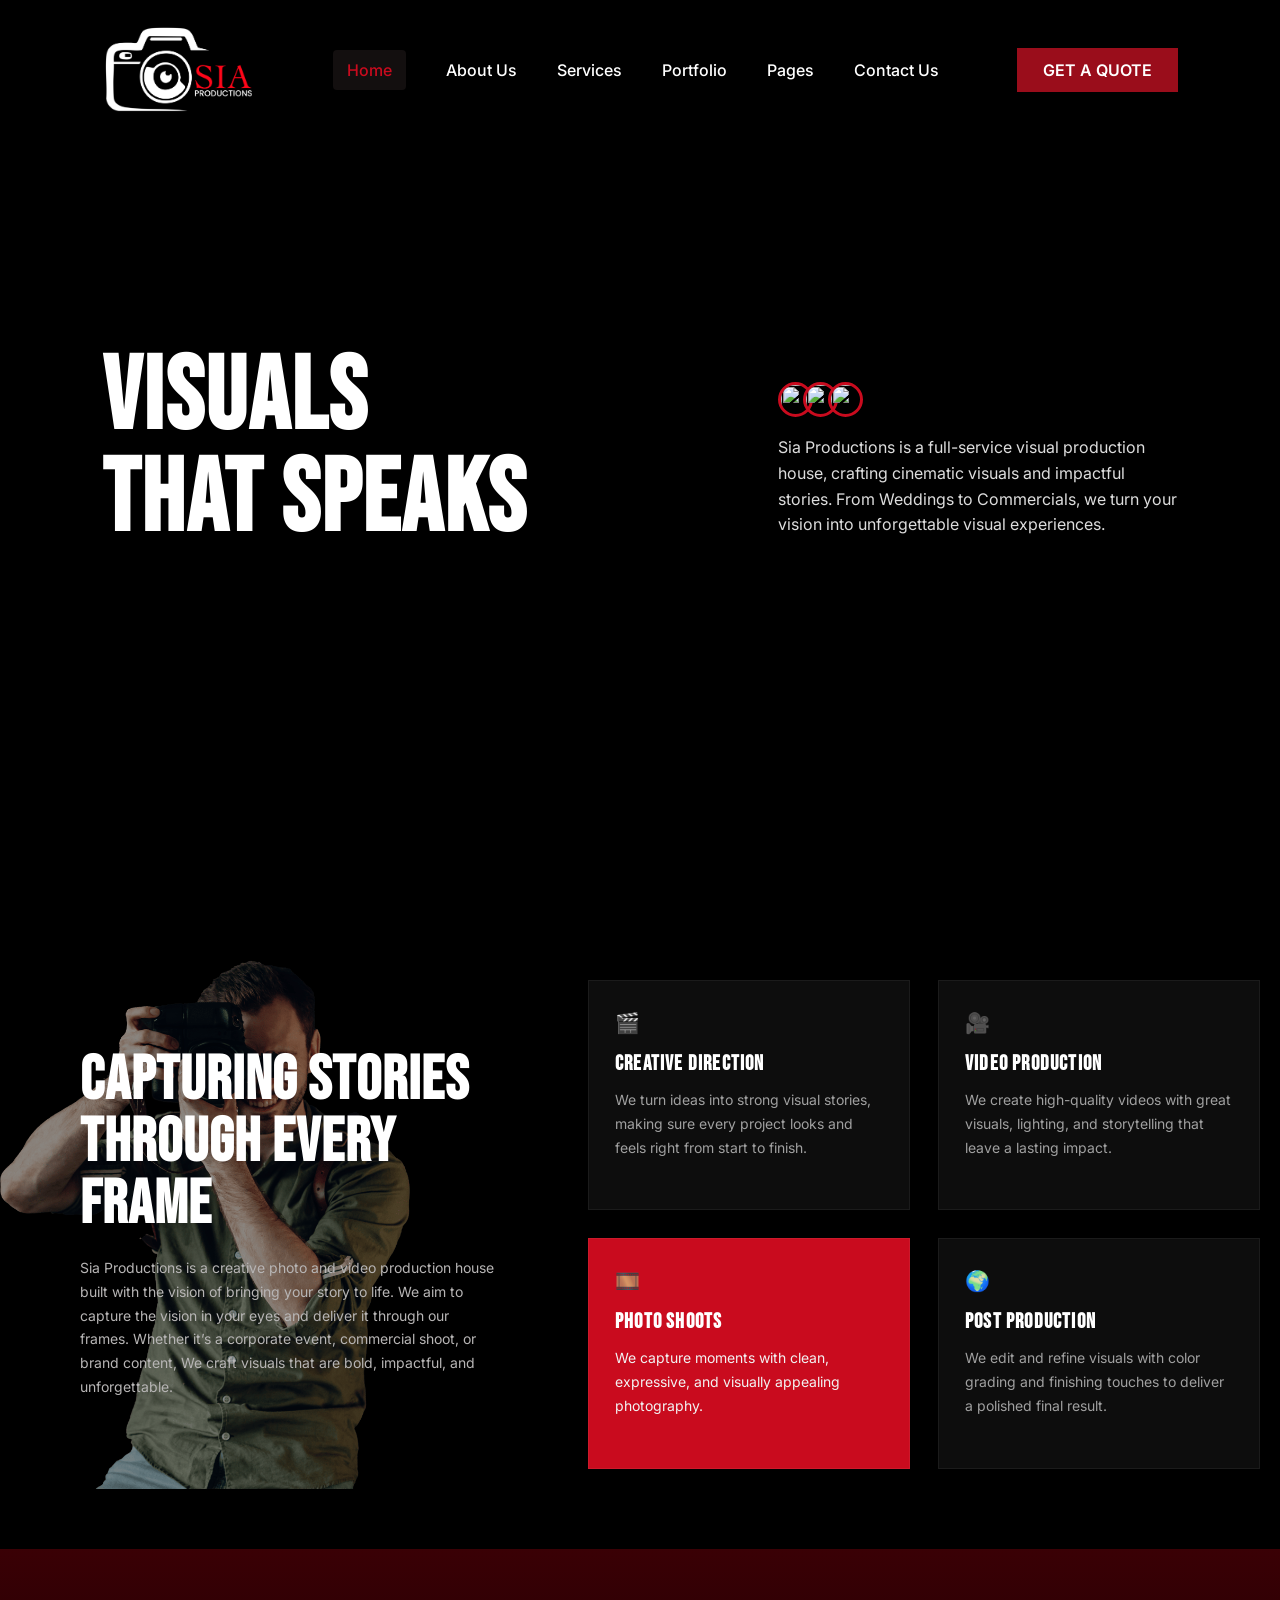
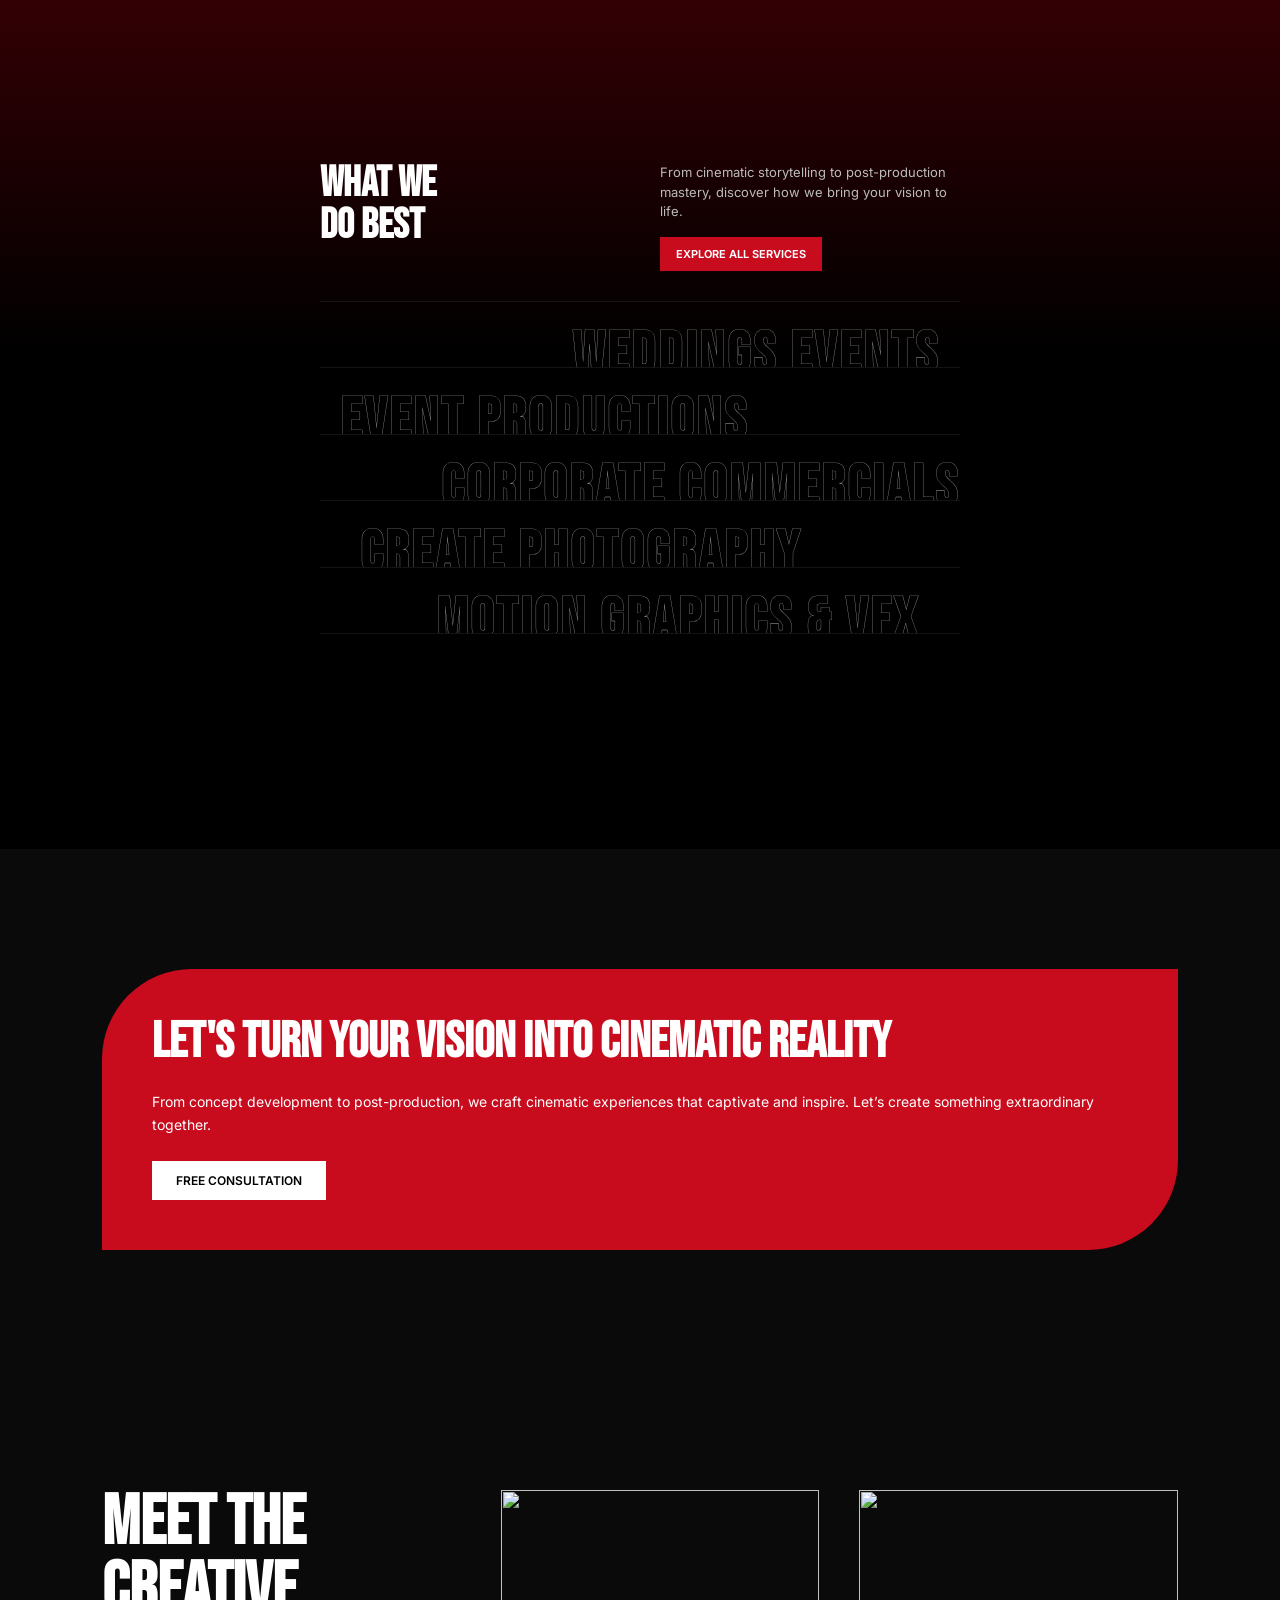
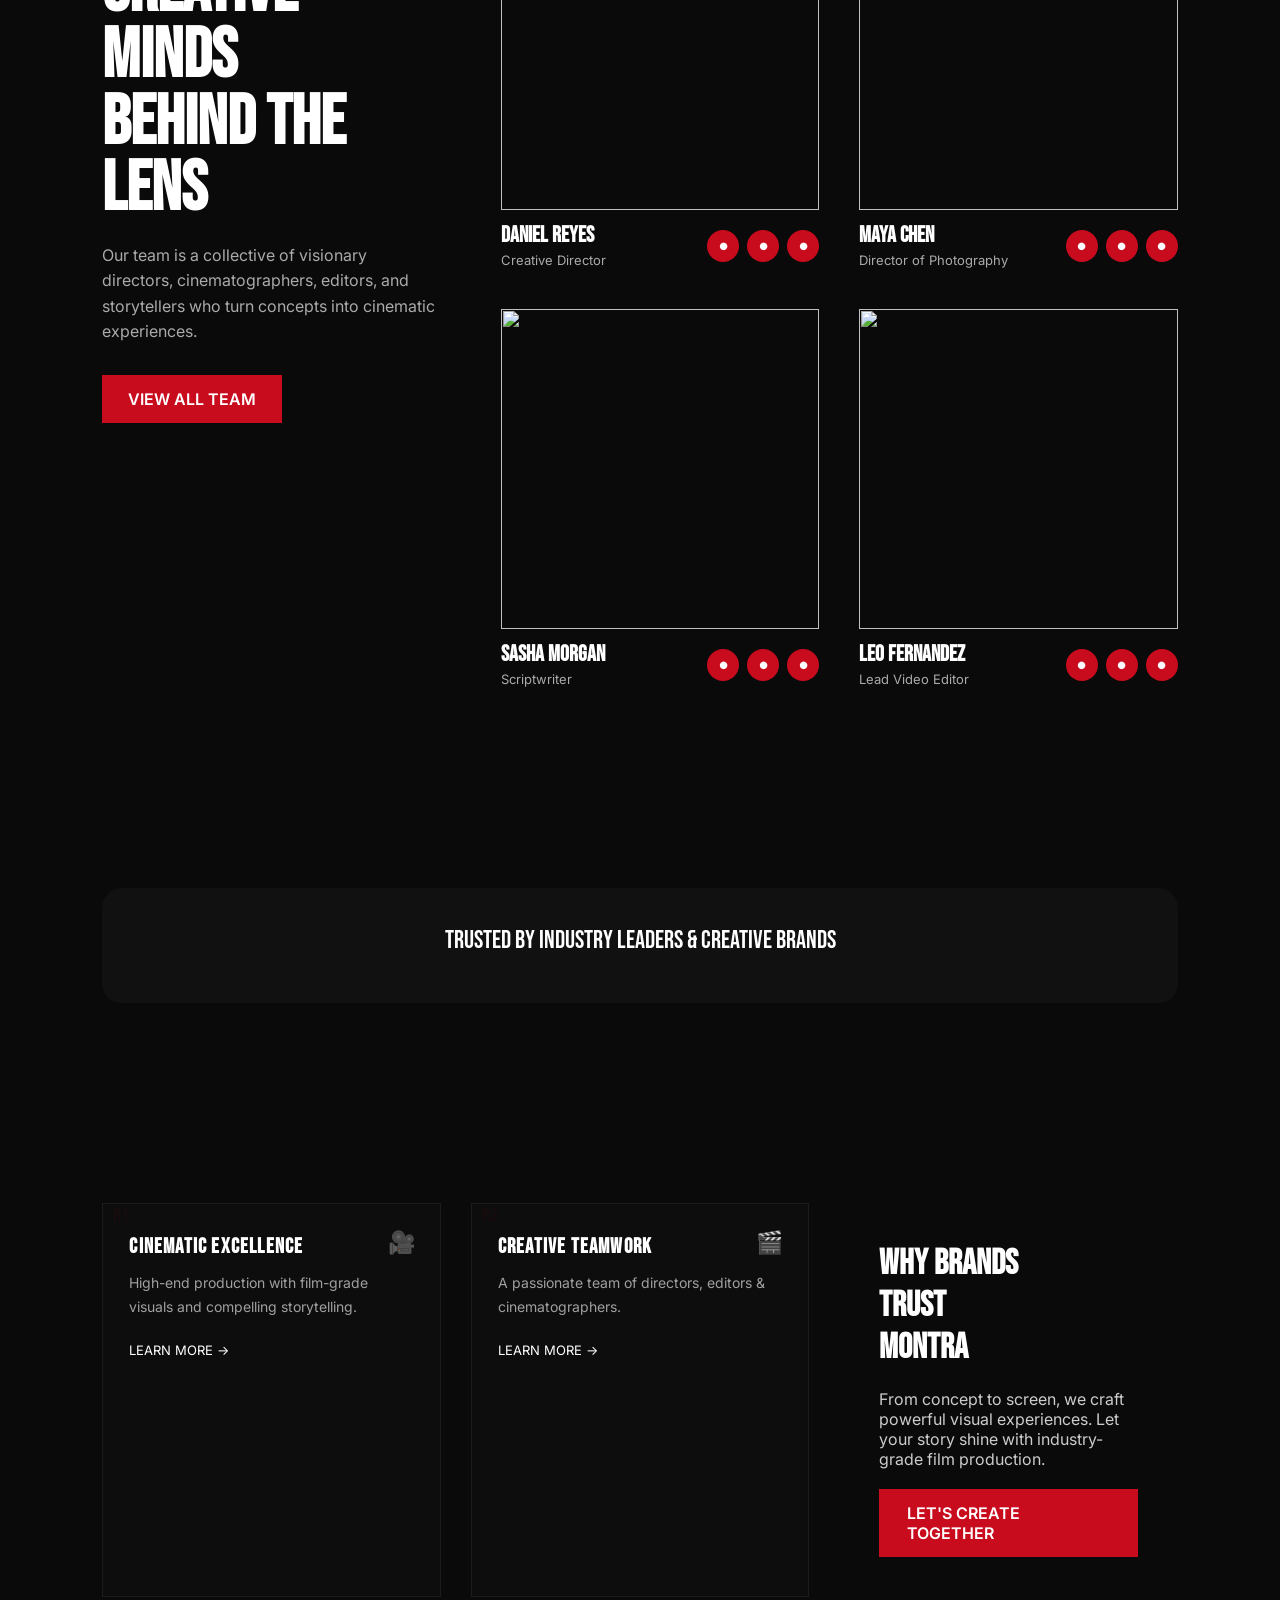
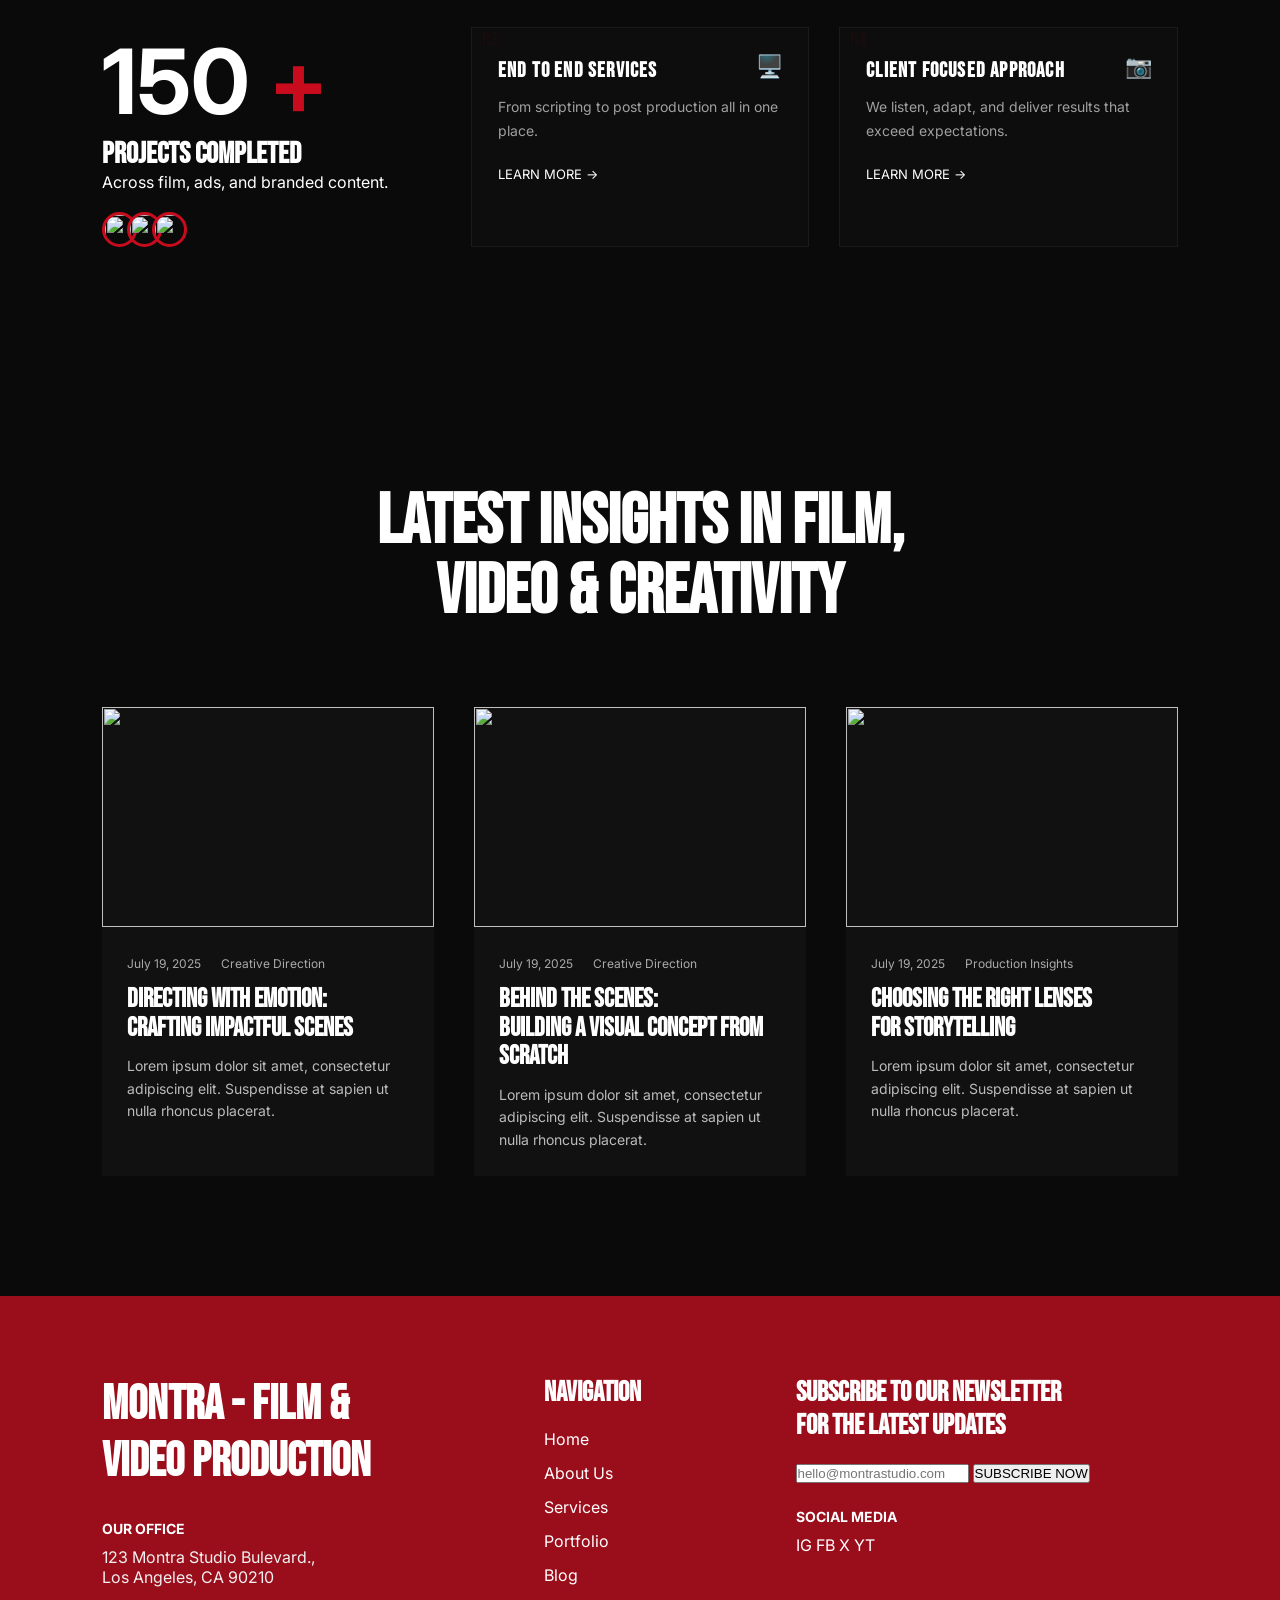
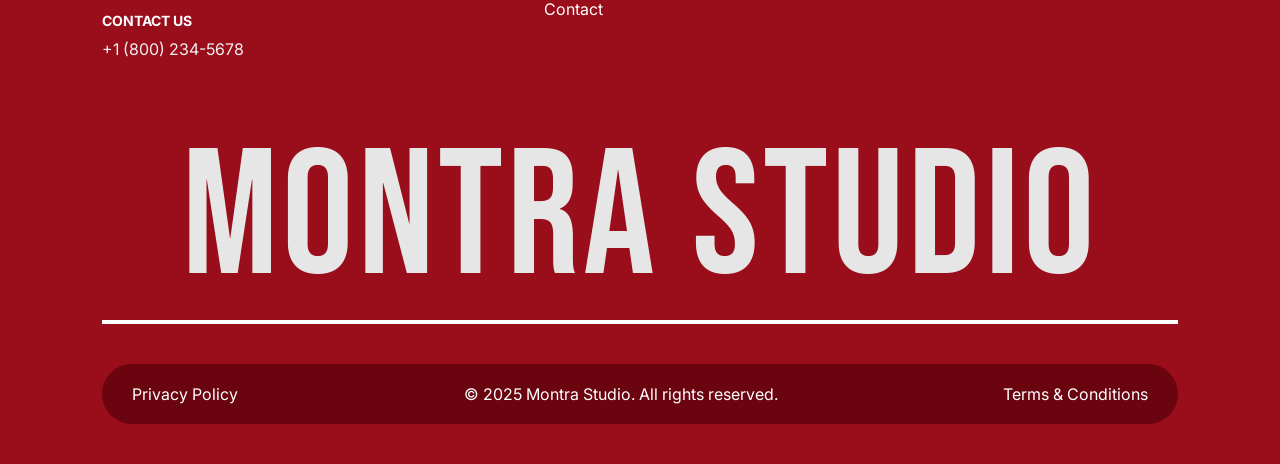
==== commit 26d43b06: "section1 content added" ====
--- a/index.html
+++ b/index.html
@@ -133,15 +133,13 @@
     <div class="section1-left">
 
       <h2>
-        CRAFTING STORIES <br>
-        THROUGH CINEMATIC <br>
-        FRAMES
+        CAPTURING STORIES <br>
+        THROUGH EVERY FRAME
       </h2>
 
       <p>
-        Montra is a creative film and video production studio based on the belief
-        that every story deserves to be told with power, passion, and precision.
-        Whether it's a commercial, documentary, or branded content — we craft visuals that resonate.
+        Sia Productions is a creative photo and video production house built with the vision of bringing your story to life. We aim to capture the vision in your eyes and deliver it through our frames. Whether it’s a corporate event, commercial shoot, or brand content, We craft visuals that are bold, impactful, and unforgettable.
+
       </p>
 
     </div>
@@ -153,26 +151,26 @@
 
         <div class="card">
           <span>🎬</span>
-          <h3>CREATIVE FILM DIRECTION</h3>
-          <p>Lorem ipsum dolor sit amet consectetur adipiscing elit ut elit tellus luctus nec ullamcorper mattis.</p>
+          <h3>Creative Direction</h3>
+          <p>We turn ideas into strong visual stories, making sure every project looks and feels right from start to finish.</p>
         </div>
 
         <div class="card">
           <span>🎥</span>
-          <h3>CINEMATIC VISUAL STYLE</h3>
-          <p>Lorem ipsum dolor sit amet consectetur adipiscing elit ut elit tellus luctus nec ullamcorper mattis.</p>
+          <h3>Video Production</h3>
+          <p>We create high-quality videos with great visuals, lighting, and storytelling that leave a lasting impact.</p>
         </div>
 
         <div class="card highlight">
           <span>🎞️</span>
-          <h3>EXPERT POST PRODUCTION</h3>
-          <p>Lorem ipsum dolor sit amet consectetur adipiscing elit ut elit tellus luctus nec ullamcorper mattis.</p>
+          <h3>Photo Shoots</h3>
+          <p>We capture moments with clean, expressive, and visually appealing photography.</p>
         </div>
 
         <div class="card">
           <span>🌍</span>
-          <h3>GLOBAL PROJECT REACH</h3>
-          <p>Lorem ipsum dolor sit amet consectetur adipiscing elit ut elit tellus luctus nec ullamcorper mattis.</p>
+          <h3>Post Production</h3>
+          <p>We edit and refine visuals with color grading and finishing touches to deliver a polished final result.</p>
         </div>
 
       </div>
--- a/style.css
+++ b/style.css
@@ -1050,43 +1050,52 @@
 
 
 /* =========================
-   SECTION 1 (FINAL PRO SPLIT)
+   SECTION 1 (FINAL PRO CLEAN)
 ========================= */
 
 .section1{
   position:relative;
   background:#000;
-  padding:120px 20px;
+
+  padding:80px 0;   /* 🔥 reduced top & bottom space */
   overflow:hidden;
 }
 
-/* BACKGROUND IMAGE (LEFT SIDE) */
+/* =========================
+   BACKGROUND IMAGE (LEFT SIDE)
+========================= */
 
 .section1::before{
   content:"";
   position:absolute;
   top:0;
   left:0;
-  width:50%;
+  width:32%;
   height:100%;
 
-  background:url("./assets/young-guy-enjoying-taking-photos-3UJ8HB8.png") no-repeat center;
-  background-size:contain;
-
-  opacity:0.50;   /* subtle look */
+  background:url("./assets/young-guy-enjoying-taking-photos-3UJ8HB8.png") no-repeat left center;
+  background-size:100%;
+
+  opacity:0.62;
   pointer-events:none;
 }
 
 
-/* CONTAINER */
+/* =========================
+   CONTAINER (SIDE SPACING FIX)
+========================= */
 
 .section1-container{
-  max-width:1000px;
-  margin:auto;
+  max-width:1200px;
+  margin:0 auto;
+
+  padding:0 40px;   /* 🔥 LEFT & RIGHT SPACE FIX */
+
   display:grid;
-  grid-template-columns: 1fr 1fr;
-  gap:80px;
+  grid-template-columns: 40% 60%;
+  gap:60px;
   align-items:center;
+
   position:relative;
   z-index:2;
 }
@@ -1096,68 +1105,87 @@
    LEFT CONTENT
 ========================= */
 
+.section1-left{
+  max-width:420px;
+}
+
 .section1-left h2{
   font-family:'Bebas Neue',sans-serif;
-  font-size:clamp(42px,5vw,70px);
+  font-size:clamp(40px,5vw,62px);
   line-height:1;
-  margin-bottom:25px;
+  margin-bottom:20px;
   letter-spacing:1px;
 }
 
 .section1-left p{
-  color:#aaa;
+  color:#b7b5b5;
   font-size:14px;
   line-height:1.7;
-  max-width:420px;
 }
 
 
 /* =========================
    RIGHT CARDS
 ========================= */
+
+.section1-right{
+  width:100%;
+}
 
 .cards{
   display:grid;
-  grid-template-columns:1fr 1fr;
-  gap:25px;
-}
-
-/* CARD */
+  grid-template-columns:repeat(2, 1fr);
+  gap:28px;
+}
+
+
+/* =========================
+   CARD
+========================= */
 
 .card{
-  background:#111;
-  padding:28px;
-  border:1px solid rgba(255,255,255,0.05);
+  background:#0d0d0d;
+  padding:30px 26px;
+
+  border:1px solid rgba(255,255,255,0.06);
   transition:.3s;
+  width:100%;
 }
 
 /* ICON */
 
 .card span{
+  display:inline-block;
+  font-size:20px;
+  margin-bottom:16px;
   color:#c90b1e;
-  font-size:18px;
 }
 
 /* TITLE */
 
 .card h3{
-  font-family:'Bebas Neue';
-  font-size:20px;
-  margin:12px 0;
+  font-family:'Bebas Neue', sans-serif;
+  font-size:21px;
+  letter-spacing:1.2px;
+  margin-bottom:12px;
 }
 
 /* TEXT */
 
 .card p{
-  font-size:13px;
-  color:#bbb;
-  line-height:1.6;
-}
-
-/* HIGHLIGHT */
+  font-size:14px;
+  color:#a0a0a0;
+  line-height:1.7;
+  max-width:300px;
+}
+
+
+/* =========================
+   HIGHLIGHT CARD
+========================= */
 
 .card.highlight{
-  background:#111;
+  background:#c90b1e;
 }
 
 .card.highlight p{
@@ -1170,29 +1198,49 @@
 ========================= */
 
 .card:hover{
-  transform:translateY(-6px);
-  border-color:rgba(255,255,255,0.1);
-}
-
+  transform:translateY(-5px);
+  border-color:rgba(255,255,255,0.12);
+  background:#111;
+}
+
+
+/* =========================
+   RESPONSIVE
+========================= */
 
 @media(max-width:900px){
+
+  .section1{
+    padding:60px 0;   /* smaller on mobile */
+  }
 
   .section1-container{
     grid-template-columns:1fr;
-    gap:50px;
+    gap:40px;
+    padding:0 20px;
+  }
+
+  .section1-left{
+    max-width:100%;
+    text-align:center;
+  }
+
+  .section1-left p{
+    margin:auto;
   }
 
   .cards{
     grid-template-columns:1fr;
   }
 
-  /* 🔥 FIX IMAGE FOR MOBILE */
+  /* MOBILE BACKGROUND IMAGE */
+
   .section1::before{
-    width:100%;              /* full width */
+    width:100%;
     height:100%;
-    opacity:0.58;            /* lighter so text is readable */
-
-    background-size:cover;   /* fill screen */
+    opacity:0.48;
+
+    background-size:cover;
     background-position:center;
   }
 
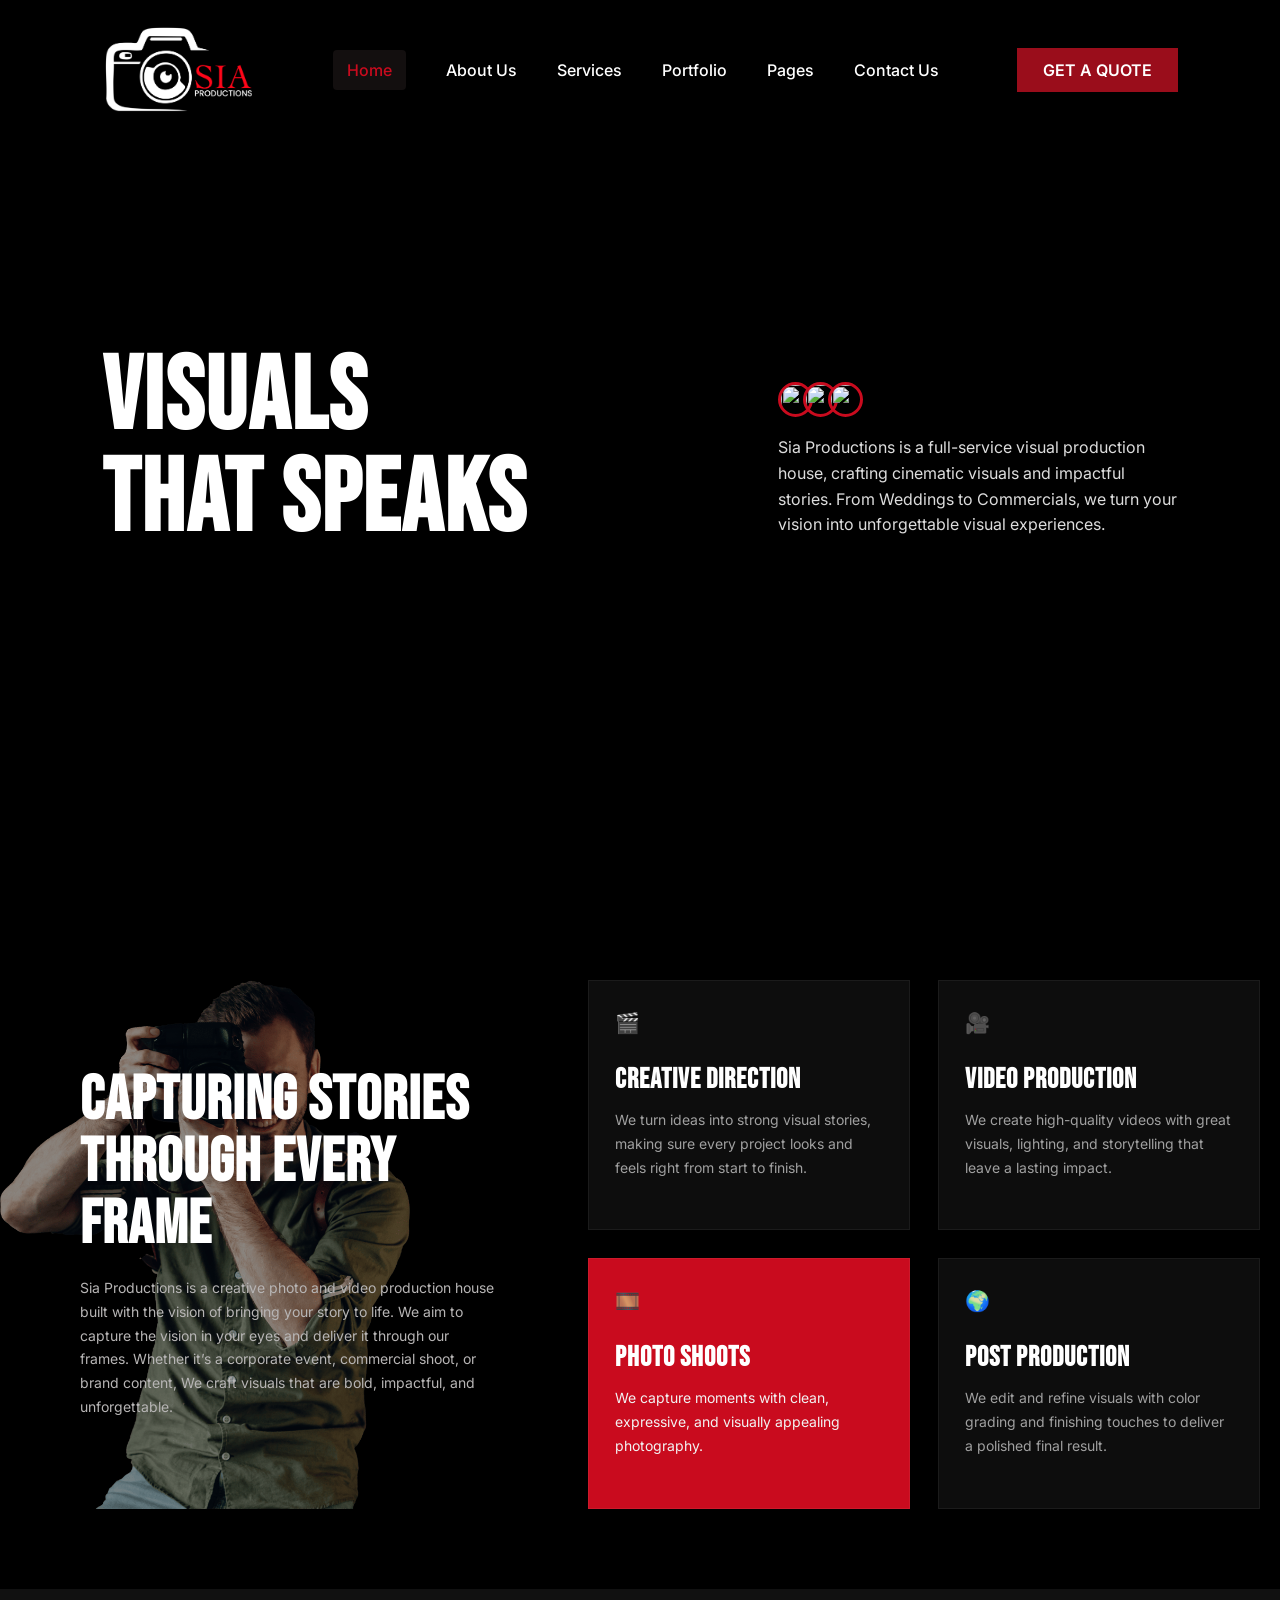
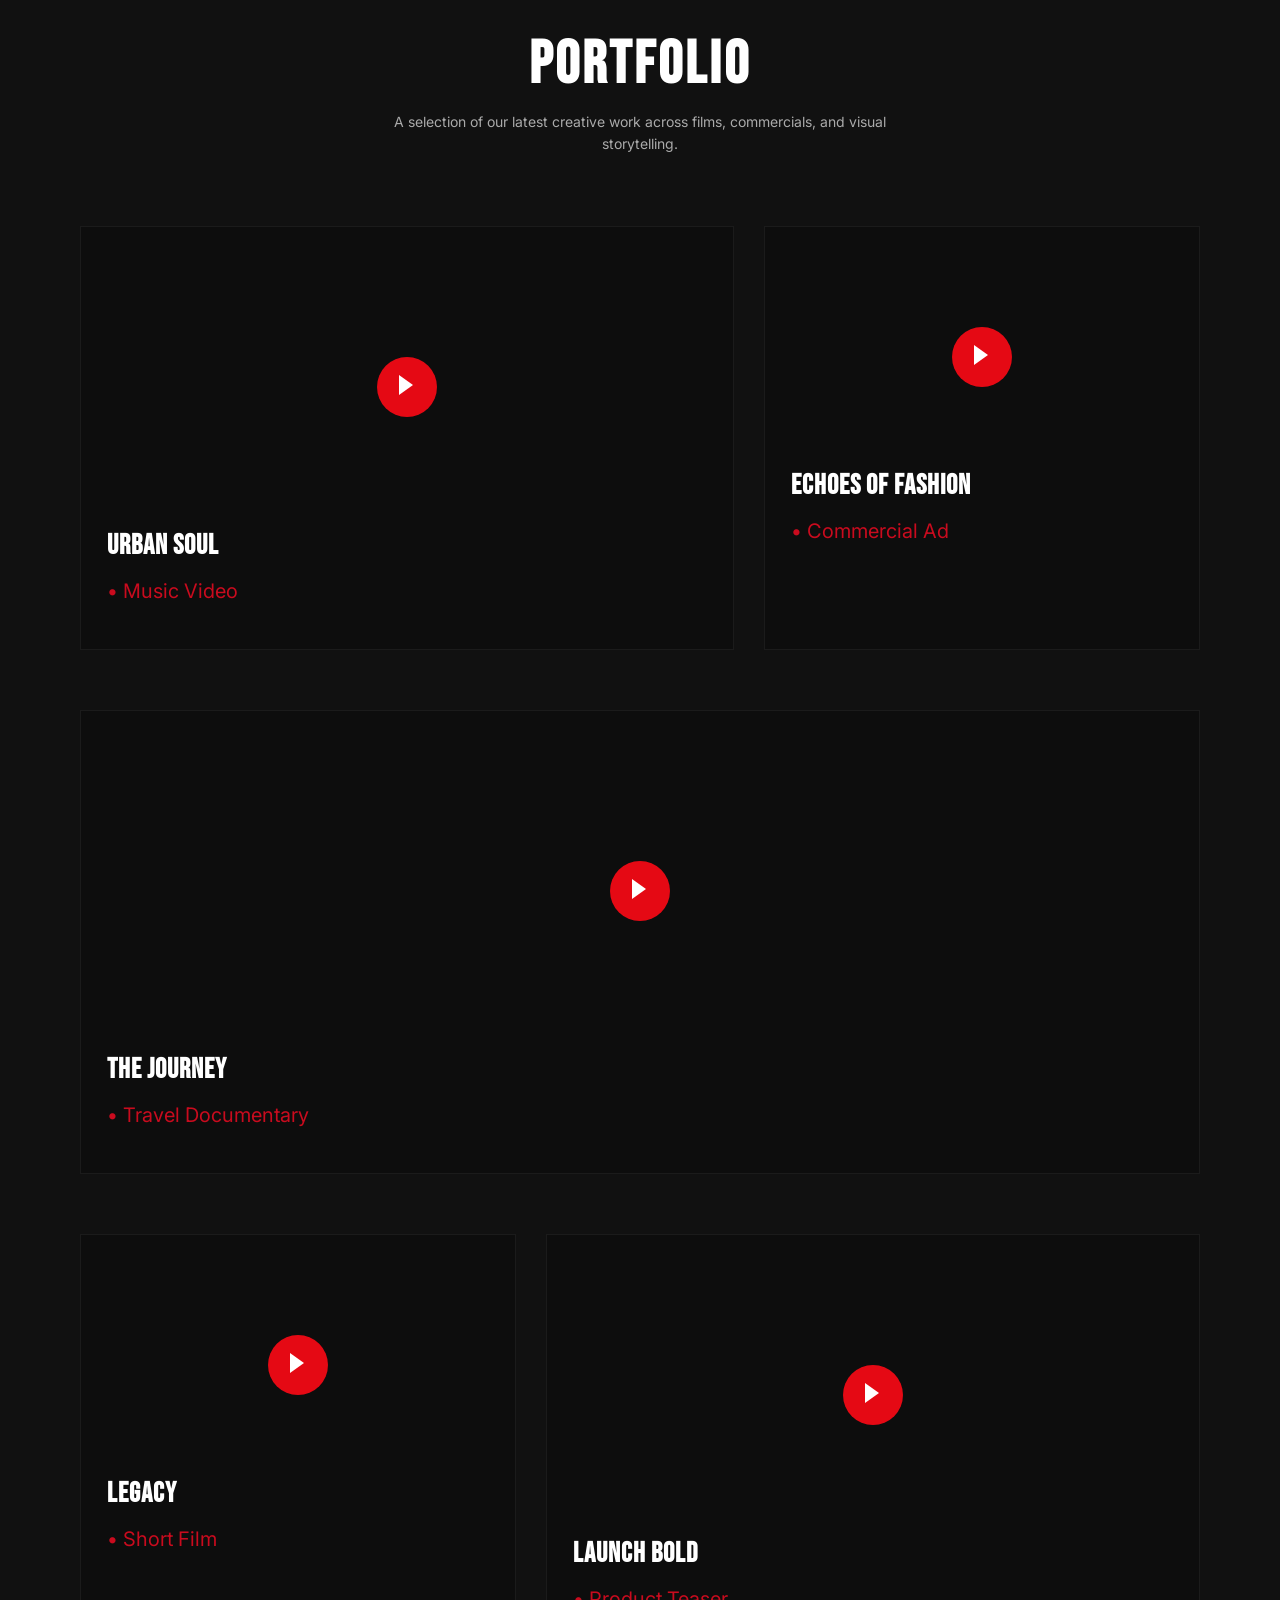
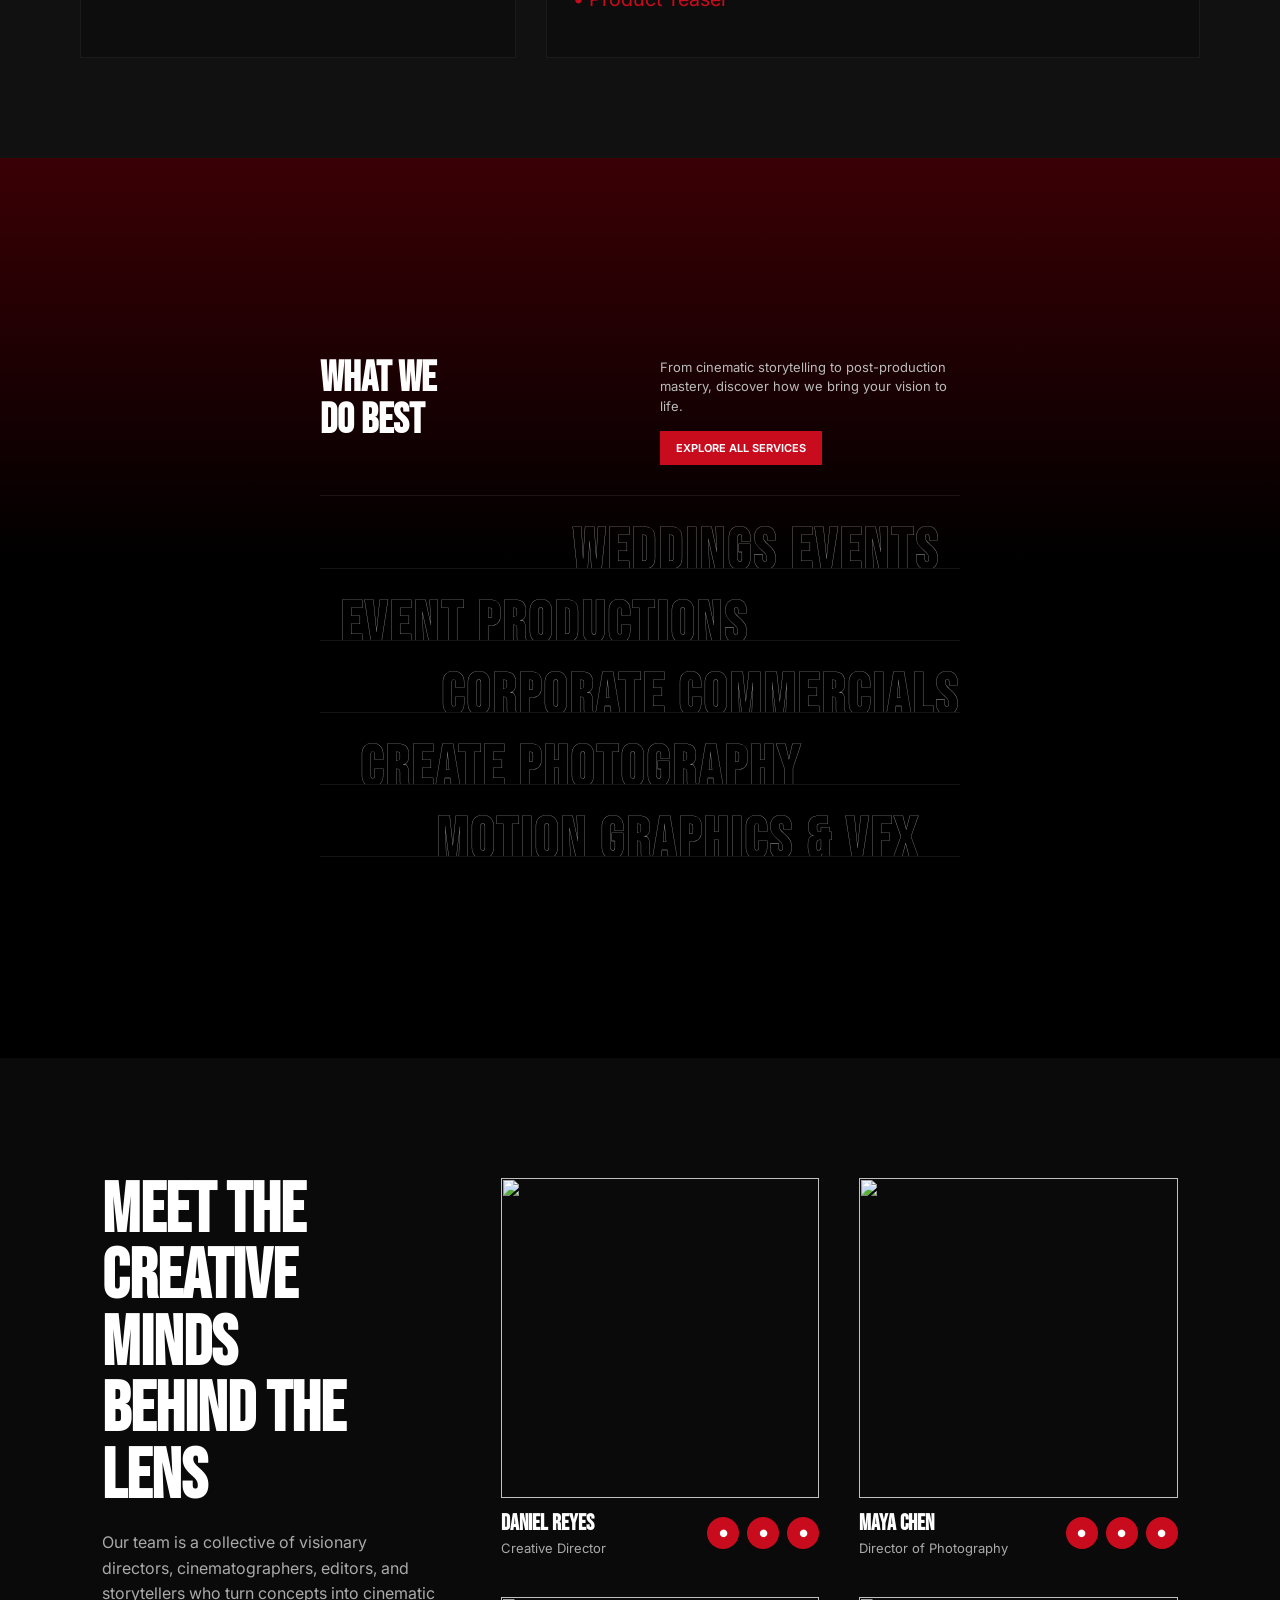
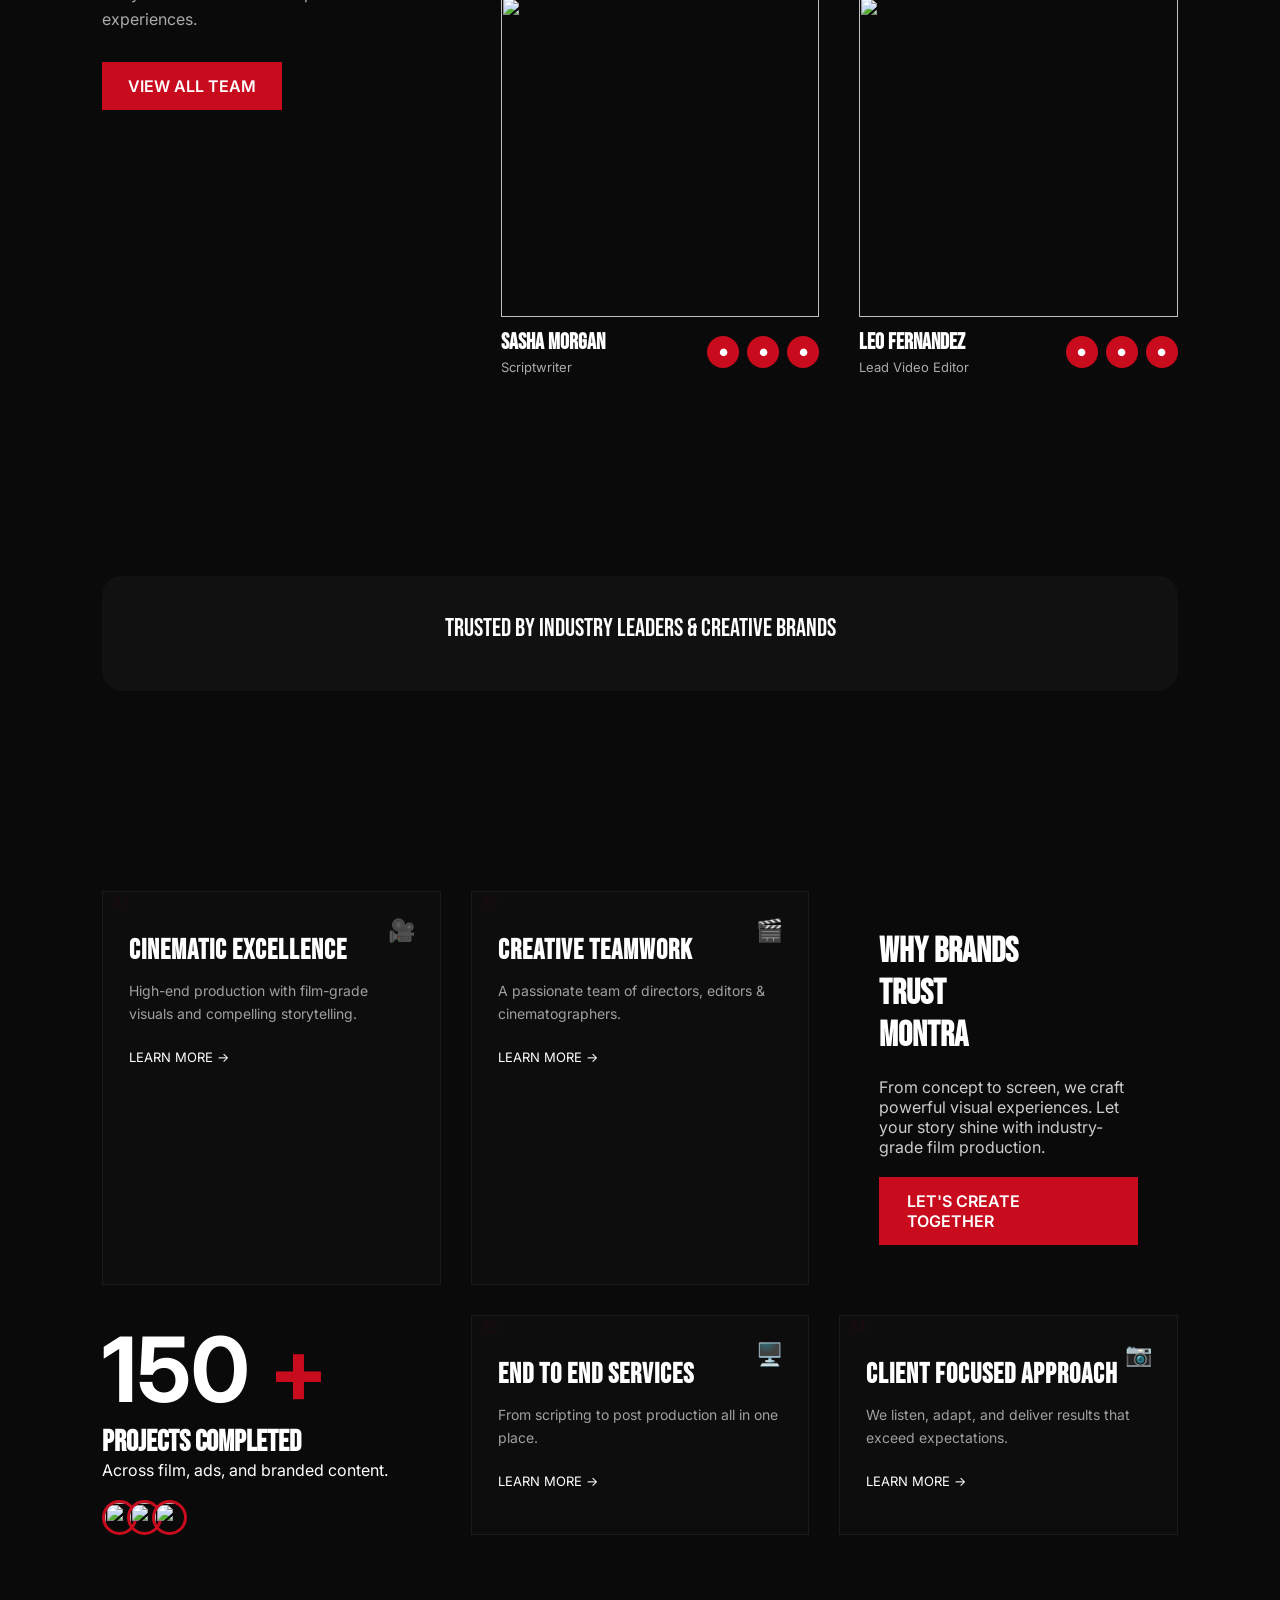
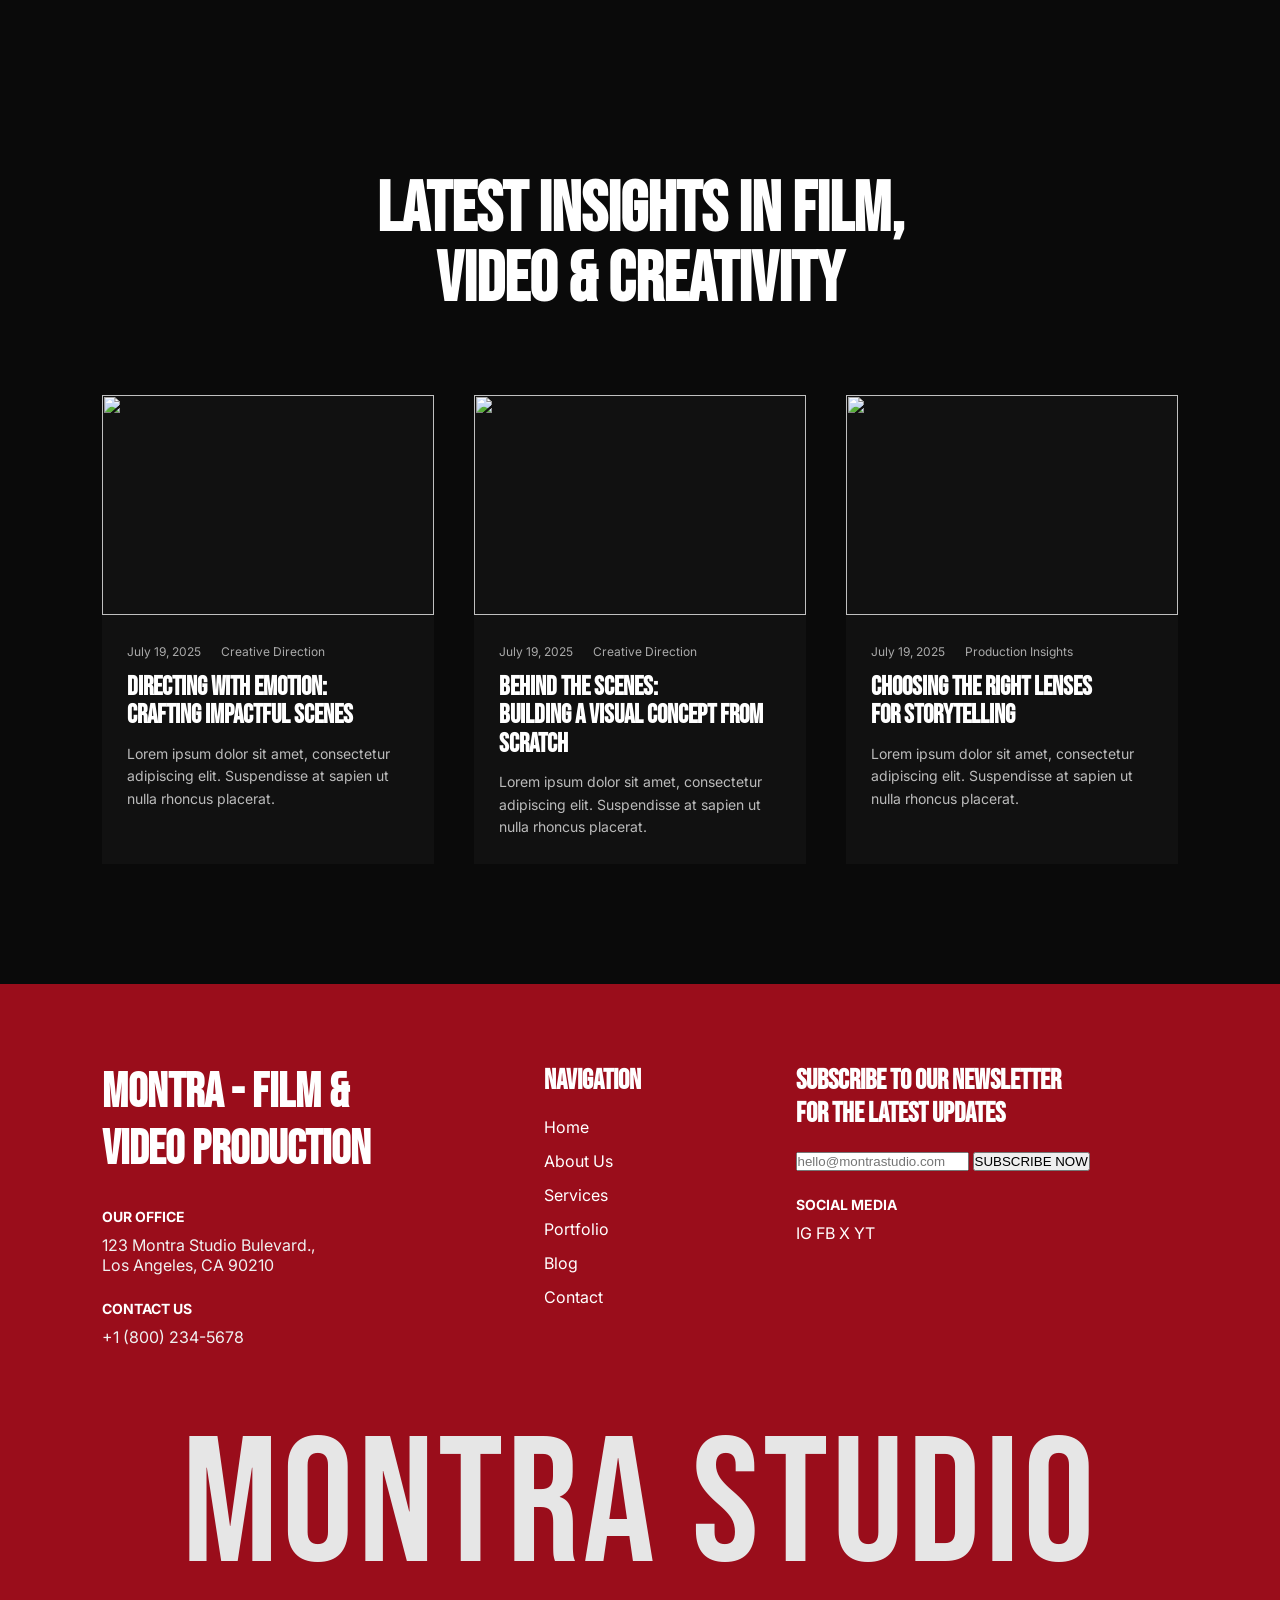
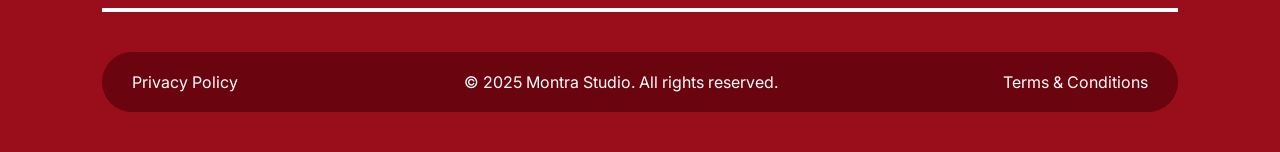
==== commit 6009bf3c: "section 6 added" ====
--- a/index.html
+++ b/index.html
@@ -11,6 +11,7 @@
   <link href="https://fonts.googleapis.com/css2?family=Bebas+Neue&family=Inter:wght@300;400;500;600&display=swap"
     rel="stylesheet">
 </head>
+
 
 <body>
 
@@ -180,6 +181,82 @@
   </div>
 
 </section>
+<section class="section6">
+
+  <div class="section6-container">
+
+    <div class="section6-header">
+  <h2>PORTFOLIO</h2>
+  <p>A selection of our latest creative work across films, commercials, and visual storytelling.</p>
+</div>
+
+    <!-- ROW 1 -->
+    <div class="grid-row row-top">
+
+      <div class="card card-large" onclick="openVideo('./assets/Showreel.mp4')">
+        <div class="video">
+          <video src="./assets/Showreel.mp4" muted loop playsinline></video>
+          <div class="play"></div>
+        </div>
+        <h3>URBAN SOUL</h3>
+        <span class="tag">• Music Video</span>
+      </div>
+
+      <div class="card card-small" onclick="openVideo('./assets/Showreel.mp4')">
+        <div class="video">
+          <video src="./assets/Showreel.mp4" muted loop playsinline></video>
+          <div class="play"></div>
+        </div>
+        <h3>ECHOES OF FASHION</h3>
+        <span class="tag">• Commercial Ad</span>
+      </div>
+
+    </div>
+
+    <!-- ROW 2 -->
+    <div class="grid-row row-full">
+      <div class="card card-full" onclick="openVideo('./assets/Showreel.mp4')">
+        <div class="video">
+          <video src="./assets/Showreel.mp4" muted loop playsinline></video>
+          <div class="play"></div>
+        </div>
+        <h3>THE JOURNEY</h3>
+        <span class="tag">• Travel Documentary</span>
+      </div>
+    </div>
+
+    <!-- ROW 3 -->
+    <div class="grid-row row-bottom">
+
+      <div class="card card-small" onclick="openVideo('./assets/Showreel.mp4')">
+        <div class="video">
+          <video src="./assets/Showreel.mp4" muted loop playsinline></video>
+          <div class="play"></div>
+        </div>
+        <h3>LEGACY</h3>
+        <span class="tag">• Short Film</span>
+      </div>
+
+      <div class="card card-large" onclick="openVideo('./assets/Showreel.mp4')">
+        <div class="video">
+          <video src="./assets/Showreel.mp4" muted loop playsinline></video>
+          <div class="play"></div>
+        </div>
+        <h3>LAUNCH BOLD</h3>
+        <span class="tag">• Product Teaser</span>
+      </div>
+
+    </div>
+
+  </div>
+
+</section>
+
+<!-- FULLSCREEN VIDEO MODAL -->
+<div class="video-modal" id="videoModal">
+  <span class="close" onclick="closeVideo()">×</span>
+  <video id="modalVideo" controls></video>
+</div>
 
   <section class="section2">
 
@@ -217,7 +294,9 @@
 
 </section>
 
-  <section class="section3">
+
+
+  <!-- <section class="section3">
 
   <div class="section3-box">
 
@@ -238,7 +317,7 @@
 
     </div>
 
-  </div>
+  </div> -->
 
 </section>
 
@@ -662,5 +741,30 @@
 });
 </script>
 
+<script>
+function openVideo(src){
+  const modal = document.getElementById("videoModal");
+  const video = document.getElementById("modalVideo");
+
+  video.src = src;
+  modal.classList.add("active");
+
+  // play video
+  video.play();
+}
+
+function closeVideo(){
+  const modal = document.getElementById("videoModal");
+  const video = document.getElementById("modalVideo");
+
+  modal.classList.remove("active");
+
+  // stop video
+  video.pause();
+  video.src = "";
+}
+</script>
+
+
 </body>
 </html>
--- a/style.css
+++ b/style.css
@@ -887,9 +887,8 @@
   display: block;
 }
 
-
-/* =========================
-   SECTION 2 (FINAL CLEAN + CUT FIX)
+/* =========================
+   SECTION 2 (FINAL CLEAN + KEEP EFFECT)
 ========================= */
 
 .section2{
@@ -956,14 +955,13 @@
    SERVICES LIST
 ========================= */
 
-/* ROW (🔥 IMPORTANT FIX HERE) */
+/* ✅ KEEPING overflow hidden (cut effect) */
 .service{
   border-top:1px solid rgba(255,255,255,0.08);
   padding:14px 0;
   display:flex;
   align-items:center;
-
-  overflow:hidden;   /* 🔥 THIS MAKES TEXT CUT */
+  overflow:hidden;
 }
 
 .service:last-child{
@@ -972,25 +970,25 @@
 
 
 /* =========================
-   TEXT STYLE (CUT EFFECT)
+   TEXT STYLE (KEEP CUT EFFECT)
 ========================= */
 
 .service h1{
   font-family:'Bebas Neue',sans-serif;
   font-size:clamp(25px,4.5vw,65px);
-  line-height:0.65;   /* 🔥 tighter for cut */
+  line-height:0.75;   /* ✅ KEPT */
   letter-spacing:3px;
 
   color:transparent;
   -webkit-text-stroke:0.3px rgba(255,255,255,0.7);
 
-  transform:translateY(20px);  /* 🔥 pushes text down → gets cut */
+  transform:translateY(20px);
   transition:.3s;
 }
 
 
 /* =========================
-   ZIG-ZAG ALIGNMENT
+   ZIG-ZAG ALIGNMENT (DESKTOP)
 ========================= */
 
 .service:nth-child(1){ justify-content:flex-end; }
@@ -1014,28 +1012,43 @@
 .service:hover h1{
   color:#fff;
   -webkit-text-stroke:0;
-  transform:translateY(0);  /* optional nice effect */
-}
-
-
-/* =========================
-   RESPONSIVE
+  transform:translateY(0);
+}
+
+
+/* =========================
+   MOBILE RESPONSIVE (CENTERED + CLEAN)
 ========================= */
 
 @media(max-width:900px){
 
   .section2{
     min-height:auto;
-    padding:80px 0;
+    padding:60px 0;
   }
 
   .section2-top{
     flex-direction:column;
+    align-items:center;       /* ✅ center everything */
+    text-align:center;
+    gap:15px;
   }
 
   .section2-left h2{
-    font-size:38px;
-  }
+    font-size:34px;
+    text-align:center;
+  }
+
+  .section2-right{
+    max-width:100%;
+    text-align:center;
+  }
+
+  .section2-btn{
+    margin:0 auto;
+  }
+
+  /* SERVICES */
 
   .service{
     justify-content:center !important;
@@ -1043,11 +1056,12 @@
 
   .service h1{
     margin:0 !important;
-    font-size:40px;
-    transform:none;
-  }
-}
-
+    text-align:center;
+    font-size:30px;      /* better mobile size */
+    letter-spacing:2px;
+  }
+
+}
 
 /* =========================
    SECTION 1 (FINAL PRO CLEAN)
@@ -1210,6 +1224,15 @@
 
 @media(max-width:900px){
 
+   .service h1{
+    margin:0 !important;
+    text-align:center;
+    font-size:34px;
+    letter-spacing:2px;
+
+    line-height:0.9;   /* ✅ FIX: better readability only on mobile */
+  }
+
   .section1{
     padding:60px 0;   /* smaller on mobile */
   }
@@ -1244,4 +1267,261 @@
     background-position:center;
   }
 
+}
+
+/* =========================
+   SECTION 6
+========================= */
+
+.section6{
+  background:#111;
+  padding:40px 0;
+}
+
+/* CONTAINER */
+
+.section6-container{
+  max-width:1200px;
+  margin:0 auto;
+  padding:0 40px;
+}
+
+/* GRID ROWS */
+
+.grid-row{
+  display:grid;
+  gap:30px;
+  margin-bottom:60px;
+}
+
+/* UNEVEN LAYOUT */
+
+.row-top{
+  grid-template-columns: 1.2fr 0.8fr;
+}
+
+.row-bottom{
+  grid-template-columns: 0.8fr 1.2fr;
+}
+
+.row-full{
+  grid-template-columns: 1fr;
+}
+
+
+/* =========================
+   CARD
+========================= */
+
+.card{
+  position:relative;
+}
+
+.video{
+  position:relative;
+  overflow:hidden;
+}
+
+.video img{
+  width:100%;
+  height:100%;
+  object-fit:cover;
+  display:block;
+  transition:0.4s ease;
+}
+
+/* PLAY BUTTON */
+
+.play{
+  position:absolute;
+  top:50%;
+  left:50%;
+  transform:translate(-50%, -50%);
+  width:60px;
+  height:60px;
+  background:#e50914;
+  border-radius:50%;
+}
+
+.play::before{
+  content:"";
+  position:absolute;
+  left:22px;
+  top:18px;
+  border-left:14px solid #fff;
+  border-top:10px solid transparent;
+  border-bottom:10px solid transparent;
+}
+
+/* TEXT */
+
+.card h3{
+  font-family:'Bebas Neue', sans-serif;
+  font-size:28px;
+  margin-top:12px;
+  color:#fff;
+  letter-spacing:1px;
+}
+
+.tag{
+  font-size:12px;
+  color:#bbb;
+  display:block;
+  margin-top:5px;
+}
+
+
+/* =========================
+   SIZES
+========================= */
+
+.card-large .video{
+  height:260px;
+}
+
+.card-small .video{
+  height:200px;
+}
+
+.card-full .video{
+  height:300px;
+}
+
+
+/* =========================
+   HOVER EFFECT
+========================= */
+
+.card:hover img{
+  transform:scale(1.05);
+}
+
+
+/* =========================
+   MOBILE
+========================= */
+
+@media(max-width:900px){
+
+  .section6{
+    padding:70px 0;
+  }
+
+  .section6-container{
+    padding:0 20px;
+  }
+
+  .grid-row{
+    grid-template-columns:1fr !important;
+    gap:25px;
+    margin-bottom:40px;
+  }
+
+  .video{
+    height:220px !important;
+  }
+
+  .card h3{
+    font-size:22px;
+  }
+
+}
+/* VIDEO PREVIEW */
+
+.video video{
+  width:100%;
+  height:100%;
+  object-fit:cover;
+  transition:0.4s ease;
+}
+
+/* HOVER */
+
+.card:hover video{
+  transform:scale(1.05);
+}
+
+
+/* =========================
+   FULLSCREEN MODAL
+========================= */
+
+.video-modal{
+  position:fixed;
+  top:0;
+  left:0;
+  width:100%;
+  height:100%;
+  background:rgba(0,0,0,0.96);
+  display:flex;
+  justify-content:center;
+  align-items:center;
+  z-index:9999;
+
+  opacity:0;
+  visibility:hidden;
+  transition:0.3s ease;
+}
+
+.video-modal.active{
+  opacity:1;
+  visibility:visible;
+}
+
+.video-modal video{
+  width:85%;
+  max-width:1100px;
+  border-radius:8px;
+}
+
+/* CLOSE BUTTON */
+
+.video-modal .close{
+  position:absolute;
+  top:25px;
+  right:35px;
+  font-size:40px;
+  color:#fff;
+  cursor:pointer;
+}
+
+/* =========================
+   SECTION HEADER
+========================= */
+
+.section6-header{
+  text-align:center;
+  margin-bottom:70px;
+}
+
+.section6-header h2{
+  font-family:'Bebas Neue', sans-serif;
+  font-size:60px;
+  letter-spacing:3px;
+  color:#fff;
+  margin-bottom:10px;
+}
+
+.section6-header p{
+  max-width:500px;
+  margin:0 auto;
+  font-size:14px;
+  color:#aaa;
+  line-height:1.6;
+}
+@media(max-width:900px){
+
+  .section6-header{
+    margin-bottom:40px;
+  }
+
+  .section6-header h2{
+    font-size:36px;
+  }
+
+  .section6-header p{
+    font-size:13px;
+    padding:0 10px;
+  }
+
 }
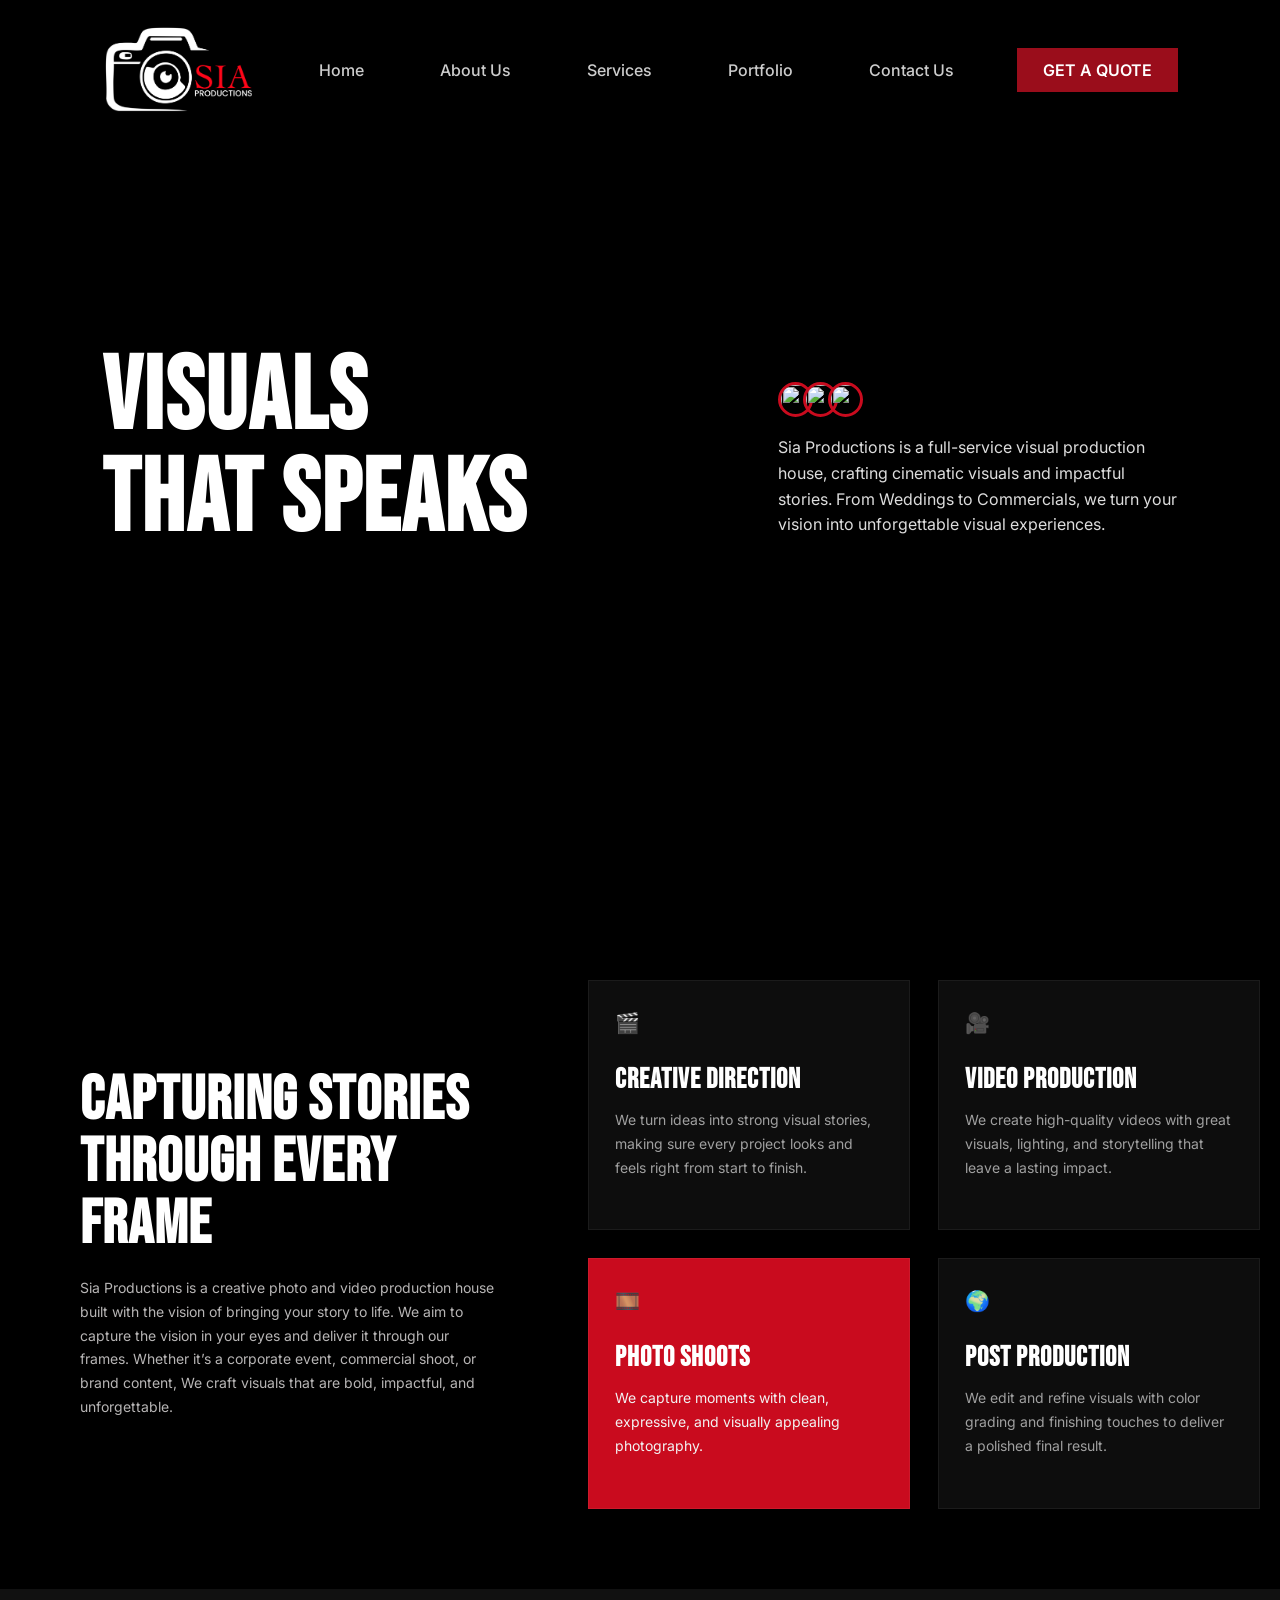
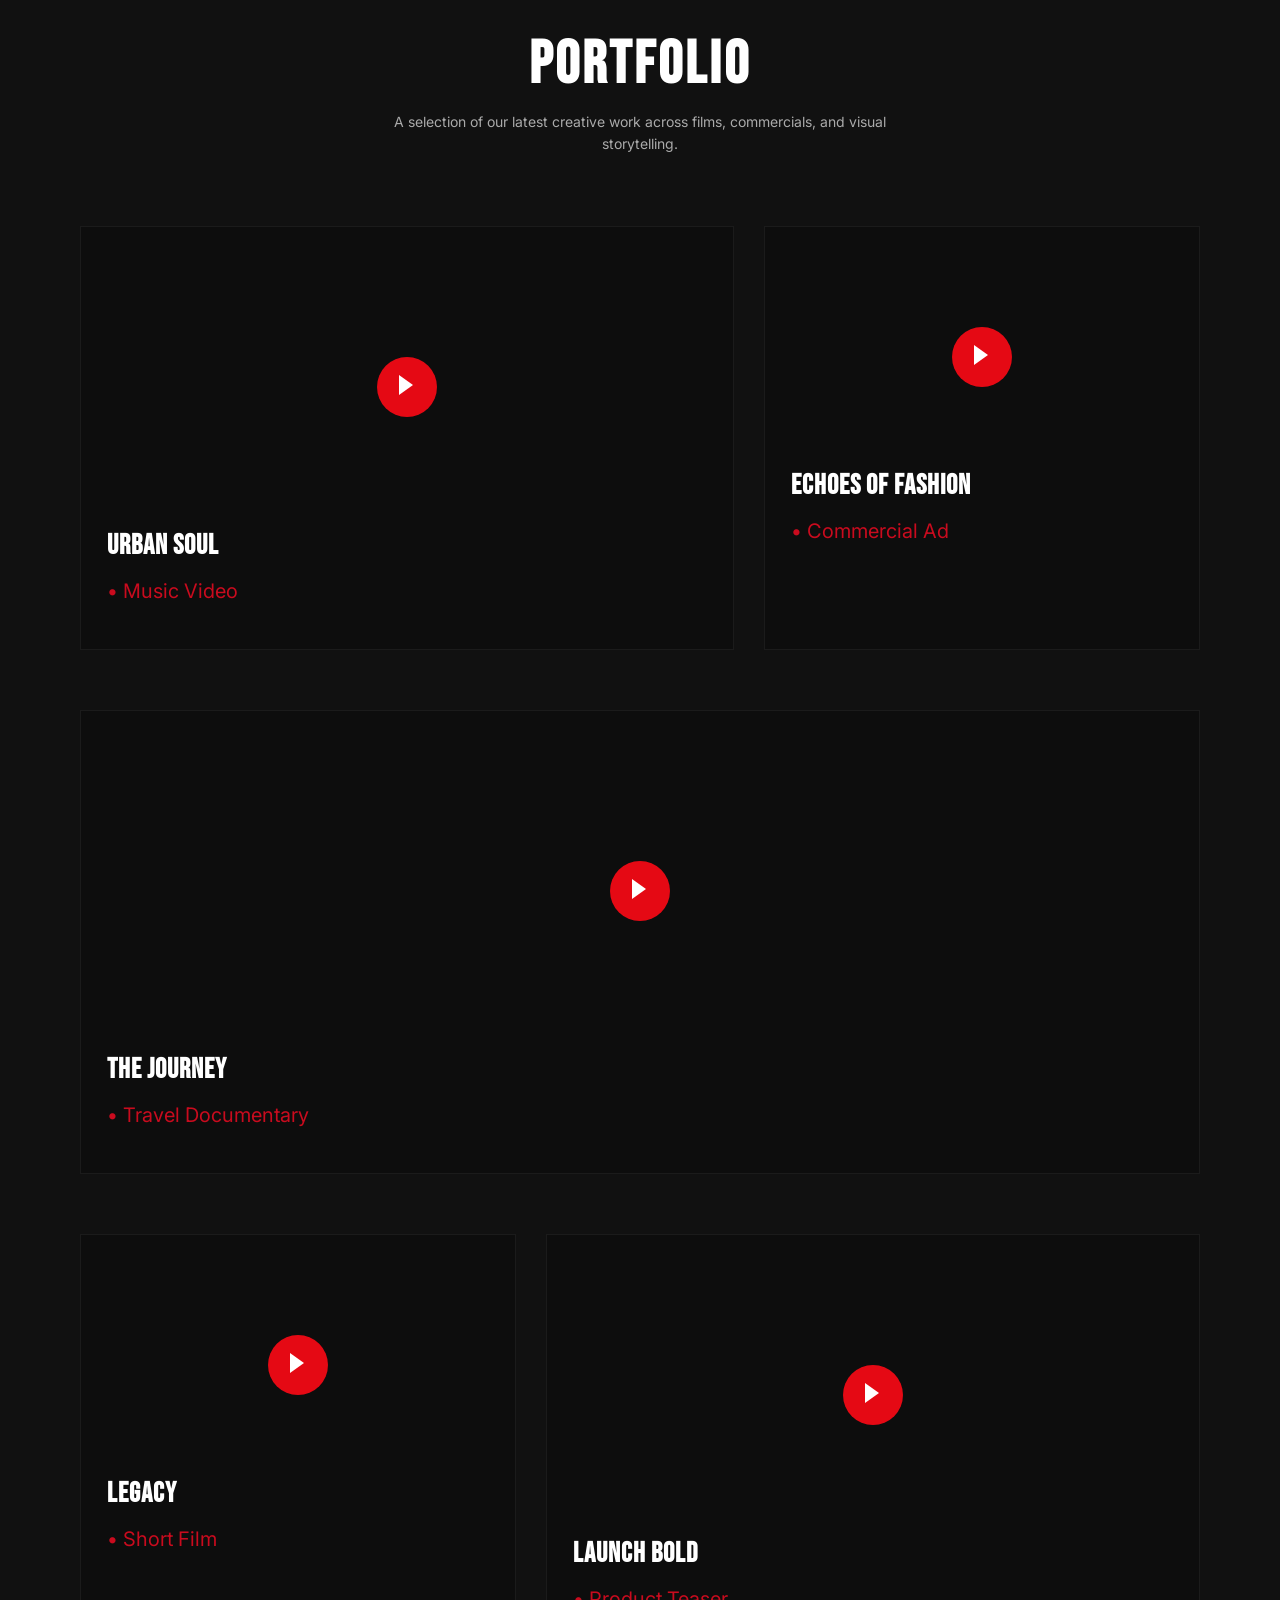
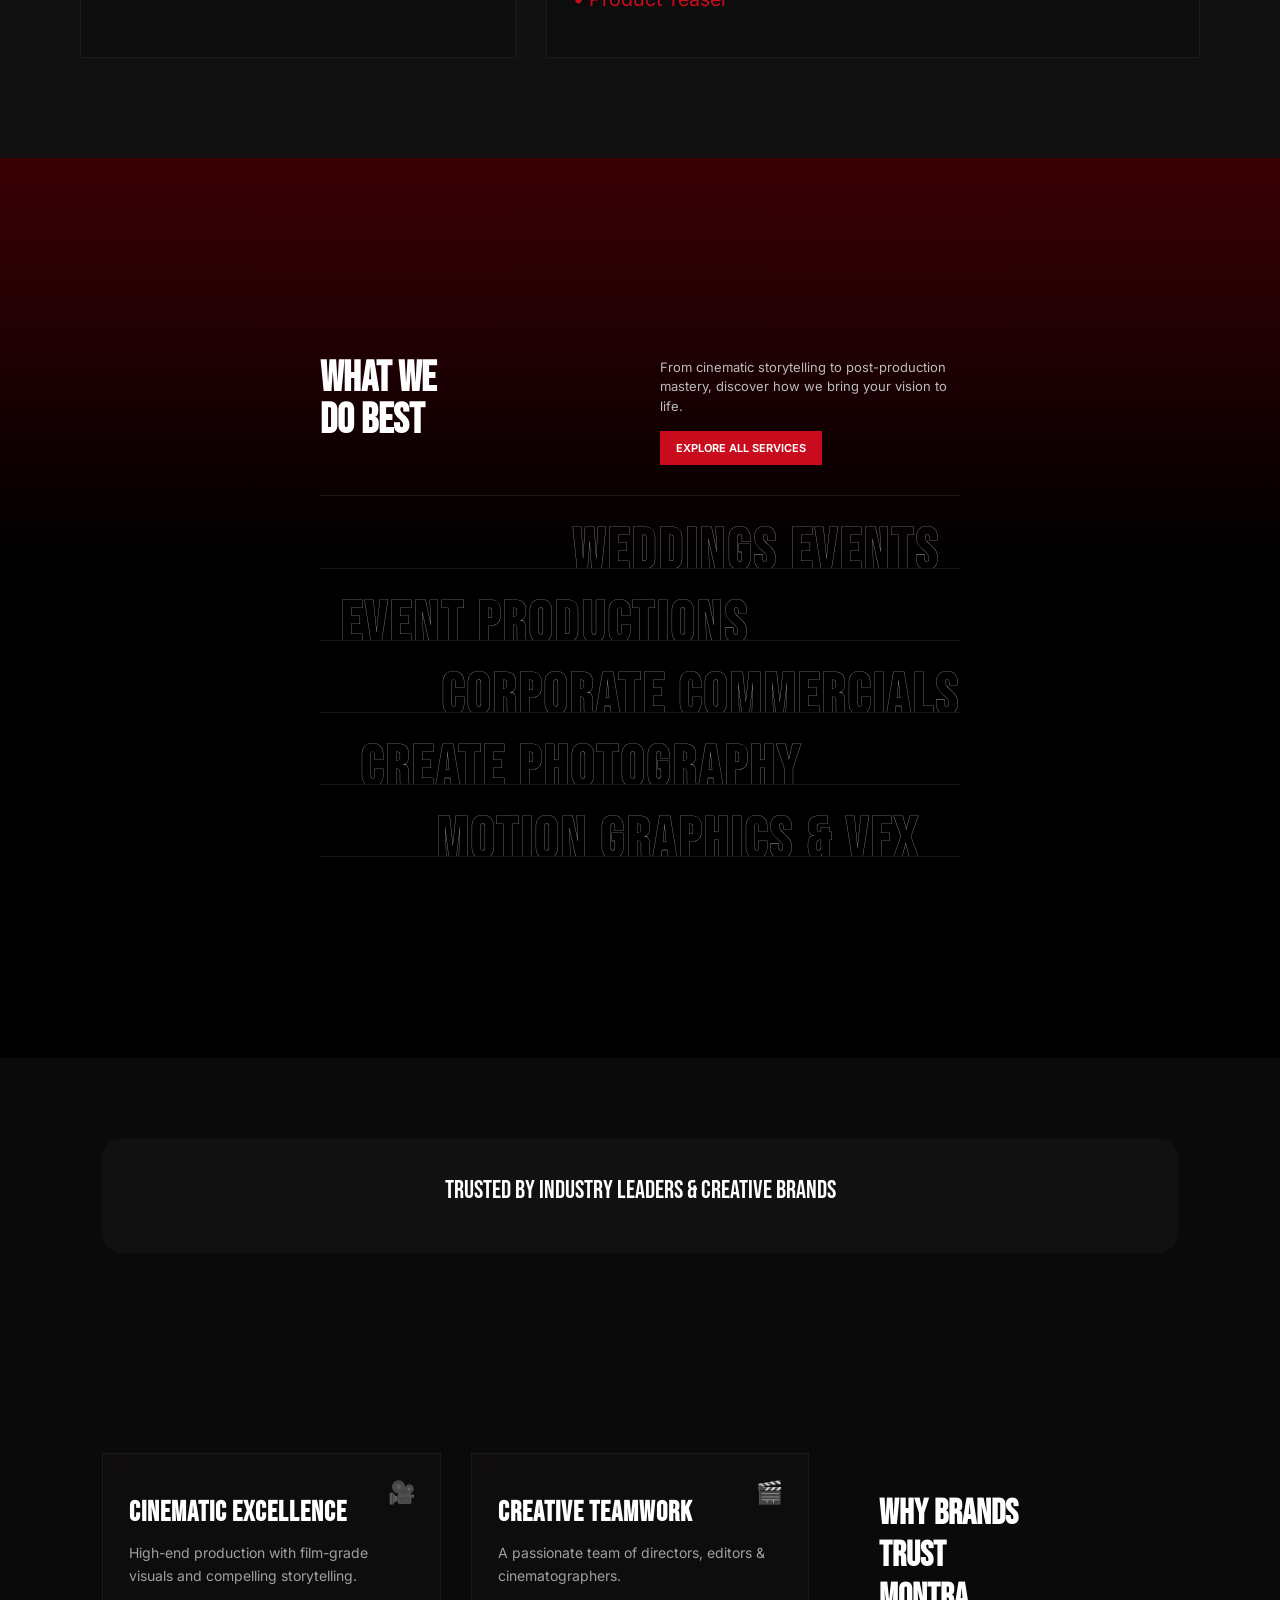
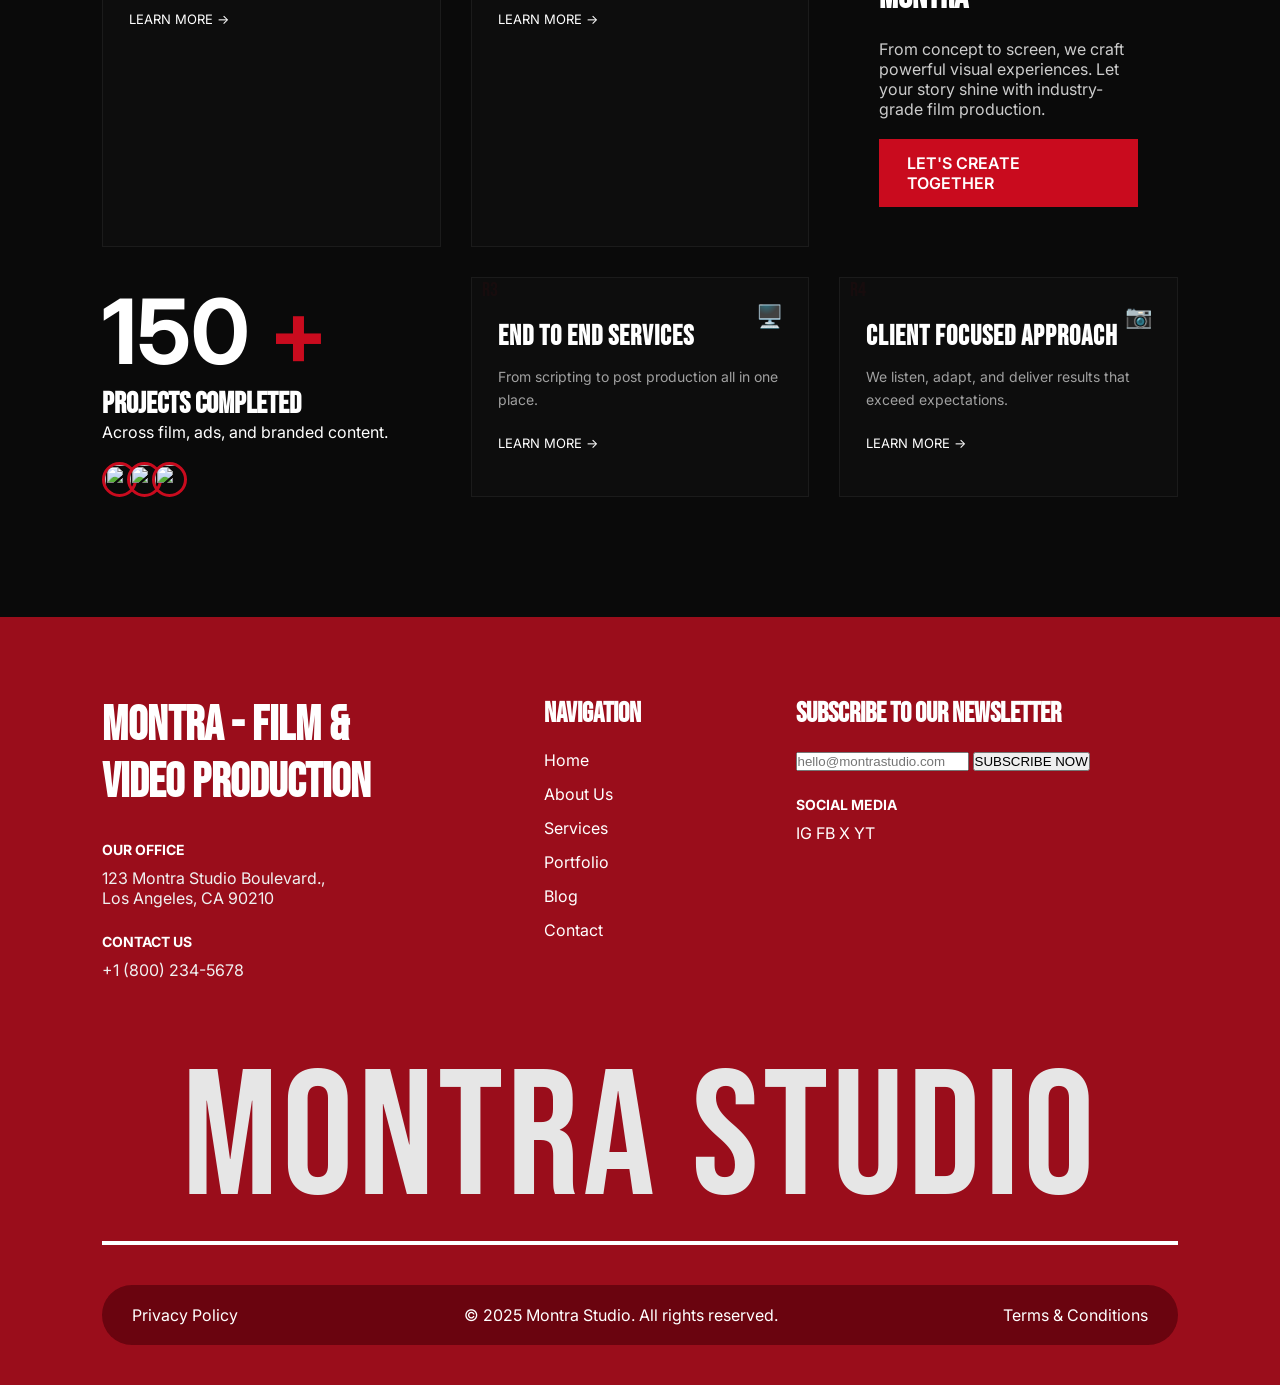
==== commit f0089ec6: "added about us page" ====
--- a/index.html
+++ b/index.html
@@ -4,9 +4,9 @@
 <head>
   <meta charset="UTF-8">
   <meta name="viewport" content="width=device-width, initial-scale=1.0">
-  <title>Montra Studio</title>
-
-  <link rel="stylesheet" href="style.css">
+  <title>Sia Productions - Visual Storytelling</title>
+
+  <link rel="stylesheet" href="../css/style.css">
 
   <link href="https://fonts.googleapis.com/css2?family=Bebas+Neue&family=Inter:wght@300;400;500;600&display=swap"
     rel="stylesheet">
@@ -19,66 +19,8 @@
        NAVBAR
   ========================== -->
 
-  <header class="navbar">
-
-   <div class="logo">
-  <img src="./assets/logo.png" alt="Logo">
-</div>
-
-    <nav class="desktop-nav">
-      <a class="active">Home</a>
-      <a>About Us</a>
-      <a>Services</a>
-      <a>Portfolio</a>
-      <a>Pages</a>
-      <a>Contact Us</a>
-    </nav>
-
-    <a class="quote-btn">GET A QUOTE</a>
-
-    <div class="menu-toggle" onclick="toggleMenu()">☰</div>
-
-  </header>
-
-
-  <!-- =========================
-       MOBILE MENU
-  ========================== -->
-
-  <div class="mobile-menu" id="mobileMenu">
-
-    <div class="mobile-header">
-
-       <div class="logo">
-  <img src="./assets/logo.png" alt="Logo">
-</div>
-
-      <div class="close-menu" onclick="toggleMenu()">✕</div>
-
-    </div>
-
-    <nav class="mobile-nav">
-
-      <a class="active">HOME</a>
-      <a>ABOUT US</a>
-
-      <div class="mobile-item">
-        SERVICES <span>⌄</span>
-      </div>
-
-      <div class="mobile-item">
-        PORTFOLIO <span>⌄</span>
-      </div>
-
-      <div class="mobile-item">
-        PAGES <span>⌄</span>
-      </div>
-
-      <a>CONTACT US</a>
-
-    </nav>
-
-  </div>
+  <!-- HEADER -->
+  <div id="header"></div>
 
 
   <!-- =========================
@@ -293,144 +235,6 @@
   </div>
 
 </section>
-
-
-
-  <!-- <section class="section3">
-
-  <div class="section3-box">
-
-    <div class="section3-content">
-
-      <h2>
-        LET'S TURN YOUR VISION INTO CINEMATIC REALITY
-      </h2>
-    
-      <p>
-        From concept development to post-production, we craft cinematic
-        experiences that captivate and inspire. Let’s create something
-        extraordinary together.
-      </p>
-    
-
-      <a class="cta-btn">FREE CONSULTATION</a>
-
-    </div>
-
-  </div> -->
-
-</section>
-
-
-  <section class="section4">
-
-  <div class="section4-container">
-
-    <!-- LEFT INTRO -->
-    <div class="team-intro">
-
-      <h2>
-        MEET THE <br>
-        CREATIVE <br>
-        MINDS <br>
-        BEHIND THE <br>
-        LENS
-      </h2>
-
-      <p>
-        Our team is a collective of visionary directors, cinematographers,
-        editors, and storytellers who turn concepts into cinematic experiences.
-      </p>
-
-      <a class="team-btn">VIEW ALL TEAM</a>
-
-    </div>
-
-
-    <!-- TEAM GRID -->
-    <div class="team-grid">
-
-      <!-- MEMBER -->
-      <div class="team-card">
-        <img src="https://images.unsplash.com/photo-1560250097-0b93528c311a" alt="">
-
-        <div class="team-info">
-          <div>
-            <h3>DANIEL REYES</h3>
-            <span>Creative Director</span>
-          </div>
-
-          <div class="team-social">
-            <a>●</a>
-            <a>●</a>
-            <a>●</a>
-          </div>
-        </div>
-      </div>
-
-
-      <!-- MEMBER -->
-      <div class="team-card">
-        <img src="https://images.unsplash.com/photo-1494790108377-be9c29b29330" alt="">
-
-        <div class="team-info">
-          <div>
-            <h3>MAYA CHEN</h3>
-            <span>Director of Photography</span>
-          </div>
-
-          <div class="team-social">
-            <a>●</a>
-            <a>●</a>
-            <a>●</a>
-          </div>
-        </div>
-      </div>
-
-
-      <!-- MEMBER -->
-      <div class="team-card">
-        <img src="https://images.unsplash.com/photo-1573497019940-1c28c88b4f3e" alt="">
-
-        <div class="team-info">
-          <div>
-            <h3>SASHA MORGAN</h3>
-            <span>Scriptwriter</span>
-          </div>
-
-          <div class="team-social">
-            <a>●</a>
-            <a>●</a>
-            <a>●</a>
-          </div>
-        </div>
-      </div>
-
-
-      <!-- MEMBER -->
-      <div class="team-card">
-        <img src="https://images.unsplash.com/photo-1599566150163-29194dcaad36" alt="">
-
-        <div class="team-info">
-          <div>
-            <h3>LEO FERNANDEZ</h3>
-            <span>Lead Video Editor</span>
-          </div>
-
-          <div class="team-social">
-            <a>●</a>
-            <a>●</a>
-            <a>●</a>
-          </div>
-        </div>
-      </div>
-
-    </div>
-
-  </div>
-
-</section>
-
 
   <section class="section5">
 
@@ -521,208 +325,18 @@
 
   </div>
 </section>
-
-<section class="section7">
-
-<div class="section7-container">
-
-<h2 class="section7-title">
-LATEST INSIGHTS IN FILM,<br>
-VIDEO & CREATIVITY
-</h2>
-
-
-<div class="blog-grid">
-
-<!-- CARD 1 -->
-
-<div class="blog-card">
-
-<img src="https://images.unsplash.com/photo-1492724441997-5dc865305da7" alt="">
-
-<div class="blog-content">
-
-<div class="blog-meta">
-<span>July 19, 2025</span>
-<span>Creative Direction</span>
-</div>
-
-<h3>
-DIRECTING WITH EMOTION: <br>
-CRAFTING IMPACTFUL SCENES
-</h3>
-
-<p>
-Lorem ipsum dolor sit amet, consectetur adipiscing elit.
-Suspendisse at sapien ut nulla rhoncus placerat.
-</p>
-
-</div>
-
-</div>
-
-
-<!-- CARD 2 -->
-
-<div class="blog-card">
-
-<img src="https://images.unsplash.com/photo-1581091870622-1e7e08c6ff58" alt="">
-
-<div class="blog-content">
-
-<div class="blog-meta">
-<span>July 19, 2025</span>
-<span>Creative Direction</span>
-</div>
-
-<h3>
-BEHIND THE SCENES: <br>
-BUILDING A VISUAL CONCEPT
-FROM SCRATCH
-</h3>
-
-<p>
-Lorem ipsum dolor sit amet, consectetur adipiscing elit.
-Suspendisse at sapien ut nulla rhoncus placerat.
-</p>
-
-</div>
-
-</div>
-
-
-<!-- CARD 3 -->
-
-<div class="blog-card">
-
-<img src="https://images.unsplash.com/photo-1587614382346-4ec70e388b28" alt="">
-
-<div class="blog-content">
-
-<div class="blog-meta">
-<span>July 19, 2025</span>
-<span>Production Insights</span>
-</div>
-
-<h3>
-CHOOSING THE RIGHT LENSES <br>
-FOR STORYTELLING
-</h3>
-
-<p>
-Lorem ipsum dolor sit amet, consectetur adipiscing elit.
-Suspendisse at sapien ut nulla rhoncus placerat.
-</p>
-
-</div>
-
-</div>
-
-
-</div>
-
-</div>
-
-</section>
-
-
-  <!-- =========================
-       FOOTER
-  ========================== -->
-
-  <footer class="footer">
-
-    <div class="footer-container">
-
-      <!-- LEFT -->
-
-      <div class="footer-col">
-
-        <h2>MONTRA - FILM & <br> VIDEO PRODUCTION</h2>
-
-        <h4>OUR OFFICE</h4>
-
-        <p>
-          123 Montra Studio Bulevard., <br>
-          Los Angeles, CA 90210
-        </p>
-
-        <h4>CONTACT US</h4>
-
-        <p>+1 (800) 234-5678</p>
-
-      </div>
-
-
-      <!-- NAVIGATION -->
-
-      <div class="footer-col">
-
-        <h3>NAVIGATION</h3>
-
-        <ul>
-          <li>Home</li>
-          <li>About Us</li>
-          <li>Services</li>
-          <li>Portfolio</li>
-          <li>Blog</li>
-          <li>Contact</li>
-        </ul>
-
-      </div>
-
-
-      <!-- NEWSLETTER -->
-
-      <div class="footer-col">
-
-        <h3>SUBSCRIBE TO OUR NEWSLETTER <br> FOR THE LATEST UPDATES</h3>
-
-        <div class="subscribe">
-          <input type="email" placeholder="hello@montrastudio.com">
-          <button>SUBSCRIBE NOW</button>
-        </div>
-
-        <h4>SOCIAL MEDIA</h4>
-
-        <div class="socials">
-          <a>IG</a>
-          <a>FB</a>
-          <a>X</a>
-          <a>YT</a>
-        </div>
-
-      </div>
-
-    </div>
-
-
-    <!-- BIG TEXT -->
-
-    <div class="footer-big">
-      MONTRA STUDIO
-    </div>
-
-
-    <hr>
-
-
-    <!-- BOTTOM -->
-
-    <div class="footer-bottom">
-
-      <span>Privacy Policy</span>
-      <span>© 2025 Montra Studio. All rights reserved.</span>
-      <span>Terms & Conditions</span>
-
-    </div>
-
-  </footer>
+ 
+  <!-- FOOTER -->
+  <div id="footer"></div>
 
 
   <!-- =========================
        MOBILE MENU SCRIPT
   ========================== -->
+
+  
+  <!-- INCLUDE SCRIPT -->
+  <script src="../js/include.js"></script>
 
   <script>
     function toggleMenu() {
--- a/css/style.css
+++ b/css/style.css
@@ -0,0 +1,1849 @@
+/* =========================
+   RESET
+========================= */
+
+*{
+  margin:0;
+  padding:0;
+  box-sizing:border-box;
+}
+
+body{
+  font-family:'Inter',sans-serif;
+  background:#000;
+  color:#fff;
+  overflow-x:hidden;
+}
+
+
+/* =========================
+   NAVBAR
+========================= */
+
+.navbar{
+  position:absolute;
+  top:0;
+  left:0;
+  width:100%;
+  display:flex;
+  justify-content:space-between;
+  align-items:center;
+  padding:25px 8%;
+  z-index:10;
+}
+
+.logo{
+  font-family:'Bebas Neue',sans-serif;
+  font-size:30px;
+  letter-spacing:2px;
+}
+
+.logo-box{
+  display:inline-block;
+  width:26px;
+  height:18px;
+  border:4px solid #9a0d1b;
+  margin:0 6px;
+}
+
+.desktop-nav a{
+  margin:0 18px;
+  text-decoration:none;
+  color:#fff;
+  font-size:16px;
+  font-weight:500;
+  transition:.3s;
+}
+
+.desktop-nav a:hover{
+  color:#9a0d1b;
+}
+
+.desktop-nav a.active{
+  color:#c90b1e;
+  background:rgba(232, 184, 184, 0.08);
+  padding:10px 14px;
+  border-radius:4px;
+  font-size:clamp(16px,1.1vw,20px);
+}
+
+.quote-btn{
+  background:#9a0d1b;
+  padding:12px 26px;
+  color:#fff;
+  text-decoration:none;
+  font-weight:600;
+}
+
+.quote-btn:hover{
+  background:#6a040f;
+}
+
+.menu-toggle{
+  display:none;
+  font-size:28px;
+  cursor:pointer;
+}
+
+
+/* =========================
+   MOBILE MENU
+========================= */
+
+.mobile-menu{
+  position:fixed;
+  top:0;
+  left:-100%;
+  width:100%;
+  height:100vh;
+  background:linear-gradient(90deg,#000 0%, #111 60%, #1a1a1a 100%);
+  transition:.4s ease;
+  z-index:999;
+  display:flex;
+  flex-direction:column;
+  padding:30px 8%;
+}
+
+.mobile-menu.active{
+  left:0;
+}
+
+/* MOBILE HEADER */
+
+.mobile-header{
+  display:flex;
+  justify-content:space-between;
+  align-items:center;
+  margin-bottom:80px;
+}
+
+.close-menu{
+  background:#9a0d1b;
+  width:50px;
+  height:50px;
+  display:flex;
+  align-items:center;
+  justify-content:center;
+  font-size:22px;
+  color:#fff;
+  cursor:pointer;
+}
+
+/* MOBILE NAV ITEMS */
+
+.mobile-nav{
+  display:flex;
+  flex-direction:column;
+  align-items:left;
+  gap:40px;
+}
+
+.mobile-nav a,
+.mobile-item{
+  font-family:'Bebas Neue',sans-serif;
+  font-size:34px;
+  letter-spacing:1px;
+  color:#ddd;
+  text-decoration:none;
+  display:flex;
+  align-items:center;
+  gap:10px;
+  cursor:pointer;
+}
+
+.mobile-nav a:hover{
+  color:#9a0d1b;
+}
+
+.mobile-nav .active{
+  color:#9a0d1b;
+}
+
+.mobile-item span{
+  color:#9a0d1b;
+  font-size:16px;
+}
+
+
+/* =========================
+   HERO SECTION
+========================= */
+
+.hero{
+  position:relative;
+  height:100vh;
+  width:100%;
+  display:flex;
+  align-items:center;
+  overflow:hidden;
+}
+
+.hero-video{
+  position:absolute;
+  top:0;
+  left:0;
+  width:100%;
+  height:100%;
+  object-fit:cover;
+  z-index:-2;
+}
+
+.overlay{
+  position:absolute;
+  top:0;
+  left:0;
+  width:100%;
+  height:100%;
+  background:rgba(0,0,0,.6);
+  z-index:-1;
+}
+
+.hero-content{
+  position:relative;
+  width:100%;
+  display:flex;
+  justify-content:space-between;
+  align-items:center;
+  padding:0 8%;
+  gap:40px;
+}
+
+
+/* HERO TEXT */
+
+.hero-left h1{
+  font-family:'Bebas Neue',sans-serif;
+  font-size:clamp(50px,8vw,130px);
+  line-height:1;
+  letter-spacing:2px;
+}
+
+.outline{
+  display:inline-block;
+  width:clamp(120px,12vw,200px);
+  height:clamp(30px,4vw,50px);
+  border:6px solid #9a0d1b;
+  margin:0 10px;
+}
+
+.showreel{
+  display:inline-block;
+  margin-top:35px;
+  background:#9a0d1b;
+  padding:15px 30px;
+  color:#fff;
+  text-decoration:none;
+  font-weight:600;
+}
+
+.showreel:hover{
+  background:#6a040f;
+}
+
+
+/* HERO RIGHT */
+
+.hero-right{
+  max-width:400px;
+}
+
+.hero-right p{
+  margin-top:18px;
+  color:#ddd;
+  line-height:1.6;
+}
+
+
+/* AVATAR */
+
+.avatars{
+  display:flex;
+}
+
+.avatars img{
+  width:45px;
+  height:45px;
+  border-radius:50%;
+  border:3px solid #9a0d1b;
+  margin-right:-12px;
+}
+
+
+/* =========================
+   FOOTER
+========================= */
+
+.footer{
+  background:#9a0d1b;
+  color:#fff;
+  padding:80px 8% 40px;
+}
+
+.footer-container{
+  display:grid;
+  grid-template-columns:2fr 1fr 2fr;
+  gap:60px;
+  margin-bottom:80px;
+}
+
+.footer-col h2{
+  font-family:'Bebas Neue',sans-serif;
+  font-size:48px;
+  margin-bottom:30px;
+}
+
+.footer-col h3{
+  font-family:'Bebas Neue',sans-serif;
+  font-size:28px;
+  margin-bottom:20px;
+}
+
+.footer-col h4{
+  margin-top:25px;
+  margin-bottom:10px;
+  font-size:14px;
+}
+
+.footer-col p{
+  color:#f0f0f0;
+}
+
+.footer-col ul{
+  list-style:none;
+}
+
+.footer-col li{
+  margin-bottom:14px;
+  cursor:pointer;
+}
+
+.footer-col li:hover{
+  text-decoration:underline;
+}
+
+
+/* BIG TEXT */
+
+.footer-big{
+  font-family:'Bebas Neue',sans-serif;
+  font-size:clamp(120px,14vw,260px);
+  text-align:center;
+  color:#e6e6e6;
+  letter-spacing:4px;
+  line-height:.9;
+  margin:80px 0 20px;
+  white-space:nowrap;
+  overflow:hidden;
+}
+
+
+/* DIVIDER */
+
+.footer hr{
+  border:none;
+  height:4px;
+  background:#fff;
+  width:100%;
+  margin:0 auto 40px;
+}
+
+
+/* BOTTOM */
+
+.footer-bottom{
+  display:flex;
+  justify-content:space-between;
+  align-items:center;
+  background:#6a040f;
+  padding:20px 30px;
+  border-radius:40px;
+}
+
+
+/* =========================
+   RESPONSIVE
+========================= */
+
+@media(max-width:1000px){
+
+  .hero-content{
+    flex-direction:column;
+    text-align:center;
+  }
+
+  .desktop-nav,
+  .quote-btn{
+    display:none;
+  }
+
+  .menu-toggle{
+    display:block;
+  }
+
+}
+
+@media(max-width:900px){
+
+  .footer-container{
+    grid-template-columns:1fr;
+  }
+
+  .footer-bottom{
+    flex-direction:column;
+    gap:10px;
+    text-align:center;
+  }
+
+}
+
+@media(max-width:500px){
+
+  .mobile-nav a,
+  .mobile-item{
+    font-size:28px;
+  }
+
+}
+
+.section4 {
+  padding: 120px 8%;
+  background: #111;
+}
+
+/* 3 columns × 2 rows */
+.section4-grid {
+  display: grid;
+  grid-template-columns: repeat(3, 1fr);
+  gap: 30px;
+}
+
+/* CARDS */
+.card {
+  background: #0a0a0a;
+  padding: 40px;
+  border: 1px solid rgba(255,255,255,0.05);
+  position: relative;
+}
+
+.card h3 {
+  font-family: 'Bebas Neue', sans-serif;
+  font-size: 26px;
+  margin-bottom: 12px;
+}
+
+.card p {
+  color: #bbb;
+  margin-bottom: 20px;
+}
+
+.card a {
+  color: #fff;
+  font-size: 13px;
+  text-decoration: none;
+}
+
+.icon {
+  position: absolute;
+  top: 25px;
+  right: 25px;
+  color: #c90b1e;
+  font-size: 22px;
+}
+
+.bg {
+  position: absolute;
+  top: 0;
+  left: 10px;
+  font-family: 'Bebas Neue';
+  font-size: 130px;
+  opacity: 0.05;
+}
+
+/* RIGHT HEADLINE BLOCK */
+.trust {
+  padding: 40px;
+}
+
+.trust h2 {
+  font-family: 'Bebas Neue';
+  font-size: 35px;
+  line-height: 1.2;
+}
+
+.trust p {
+  color: #ccc;
+  margin: 20px 0;
+}
+
+.cta {
+  display: inline-block;
+  background: #c90b1e;
+  padding: 14px 28px;
+  font-weight: 600;
+}
+
+/* STAT BLOCK */
+.stat h1 {
+  font-size: 90px;
+  font-weight: 700;
+}
+
+.stat span {
+  color: #c90b1e;
+}
+
+.stat h3 {
+  font-family: 'Bebas Neue';
+  font-size: 30px;
+}
+
+.avatars {
+  margin-top: 20px;
+}
+
+.avatars img {
+  width: 35px;
+  height: 35px;
+  border-radius: 50%;
+  border: 3px solid #c90b1e;
+  margin-right: -10px;
+}
+
+/* RESPONSIVE */
+@media (max-width: 1000px) {
+  .section4-grid {
+    grid-template-columns: 1fr;
+  }
+
+  .trust h2 {
+    font-size: 60px;
+  }
+}
+
+
+/* =========================
+   SECTION 7
+========================= */
+
+.section7{
+background:#0a0a0a;
+padding:120px 8%;
+}
+
+.section7-container{
+max-width:1400px;
+margin:auto;
+}
+
+.section7-title{
+font-family:'Bebas Neue',sans-serif;
+font-size:70px;
+text-align:center;
+line-height:1;
+margin-bottom:80px;
+}
+
+
+/* GRID */
+
+.blog-grid{
+display:grid;
+grid-template-columns:repeat(3,1fr);
+gap:40px;
+}
+
+
+/* BLOG CARD */
+
+.blog-card{
+background:#111;
+overflow:hidden;
+transition:.4s;
+}
+
+.blog-card img{
+width:100%;
+height:220px;
+object-fit:cover;
+}
+
+.blog-content{
+padding:25px;
+}
+
+
+/* META */
+
+.blog-meta{
+display:flex;
+gap:20px;
+font-size:12px;
+color:#aaa;
+margin-bottom:15px;
+}
+
+
+/* TITLE */
+
+.blog-card h3{
+font-family:'Bebas Neue',sans-serif;
+font-size:26px;
+line-height:1.1;
+margin-bottom:12px;
+}
+
+
+/* TEXT */
+
+.blog-card p{
+color:#bbb;
+font-size:14px;
+line-height:1.6;
+}
+
+
+/* HOVER EFFECT */
+
+.blog-card:hover{
+transform:translateY(-10px);
+}
+
+
+/* RESPONSIVE */
+
+@media(max-width:1000px){
+
+.blog-grid{
+grid-template-columns:1fr 1fr;
+}
+
+.section7-title{
+font-size:50px;
+}
+
+}
+
+@media(max-width:600px){
+
+.blog-grid{
+grid-template-columns:1fr;
+}
+
+.section7-title{
+font-size:40px;
+}
+
+}
+
+
+/* =========================
+   SECTION 5
+========================= */
+
+.section5{
+padding:80px 8%;
+background:#0a0a0a;
+display:flex;
+justify-content:center;
+}
+
+.section5-box{
+background:#111;
+border-radius:20px;
+padding:40px 60px;
+text-align:center;
+width:100%;
+max-width:1300px;
+}
+
+.section5-title{
+font-family:'Bebas Neue',sans-serif;
+font-size:25px;
+text-align:center;
+line-height:1;
+margin-bottom:10px;
+}
+
+
+/* BRAND LOGOS */
+
+.brands{
+display:flex;
+justify-content:space-between;
+align-items:center;
+gap:40px;
+flex-wrap:wrap;
+}
+
+.brands img{
+opacity:.6;
+filter:grayscale(100%);
+transition:.3s;
+}
+
+.brands img:hover{
+opacity:1;
+filter:grayscale(0%);
+}
+
+
+/* RESPONSIVE */
+
+@media(max-width:900px){
+
+.brands{
+justify-content:center;
+gap:30px;
+}
+
+}
+
+
+/* =========================
+   SECTION 4 TEAM
+========================= */
+
+.section4{
+background:#0a0a0a;
+padding:120px 8%;
+}
+
+.section4-container{
+display:grid;
+grid-template-columns:1fr 2fr;
+gap:60px;
+align-items:start;
+}
+
+
+/* LEFT INTRO */
+
+.team-intro h2{
+font-family:'Bebas Neue',sans-serif;
+font-size:70px;
+line-height:.95;
+margin-bottom:20px;
+}
+
+.team-intro p{
+color:#aaa;
+line-height:1.6;
+margin-bottom:30px;
+max-width:350px;
+}
+
+.team-btn{
+background:#c90b1e;
+padding:14px 26px;
+font-weight:600;
+display:inline-block;
+cursor:pointer;
+}
+
+
+/* TEAM GRID */
+
+.team-grid{
+display:grid;
+grid-template-columns:repeat(2,1fr);
+gap:40px;
+}
+
+
+/* TEAM CARD */
+
+.team-card img{
+width:100%;
+height:320px;
+object-fit:cover;
+display:block;
+}
+
+.team-info{
+display:flex;
+justify-content:space-between;
+align-items:center;
+padding-top:12px;
+}
+
+.team-info h3{
+font-family:'Bebas Neue';
+font-size:22px;
+}
+
+.team-info span{
+font-size:13px;
+color:#aaa;
+}
+
+
+/* SOCIAL ICONS */
+
+.team-social{
+display:flex;
+gap:8px;
+}
+
+.team-social a{
+width:32px;
+height:32px;
+background:#c90b1e;
+border-radius:50%;
+display:flex;
+align-items:center;
+justify-content:center;
+font-size:10px;
+}
+
+
+/* RESPONSIVE */
+
+@media(max-width:1000px){
+
+.section4-container{
+grid-template-columns:1fr;
+}
+
+.team-intro h2{
+font-size:50px;
+}
+
+.team-grid{
+grid-template-columns:1fr;
+}
+
+}
+
+/* =========================
+   SECTION 3 CTA
+========================= */
+
+.section3{
+padding:120px 8%;
+background:#0a0a0a;
+display:flex;
+justify-content:center;
+}
+
+.section3-box{
+background:#c90b1e;
+border-radius:90px 0 90px 0;
+padding:50px 50px;
+max-width:1100px;
+width:100%;
+display:flex;
+}
+
+.section3-content{
+max-width:1100px;
+color:white;
+}
+
+.section3-content h2{
+font-family:'Bebas Neue',sans-serif;
+font-size:50px;
+line-height:.95;
+margin-bottom:25px;
+}
+
+.section3-content p{
+font-size:14px;
+line-height:1.6;
+margin-bottom:25px;
+display:flex;
+justify-content:flex-end;
+}
+
+.cta-btn{
+background:white;
+color:black;
+padding:12px 24px;
+font-size:12px;
+font-weight:600;
+display:inline-block;
+cursor:pointer;
+}
+
+
+/* RESPONSIVE */
+
+@media(max-width:900px){
+
+.section3-box{
+justify-content:center;
+text-align:center;
+border-radius:40px;
+}
+
+.section3-content h2{
+font-size:50px;
+}
+
+}
+
+.logo img {
+  height: 90px;   /* adjust size */
+  width: auto;
+  display: block;
+}
+
+/* =========================
+   SECTION 2 (FINAL CLEAN + KEEP EFFECT)
+========================= */
+
+.section2{
+  background: linear-gradient(180deg, #3a0005 0%, #000 45%);
+  min-height:100vh;
+  display:flex;
+  align-items:center;
+  padding:80px 0;
+  color:#fff;
+}
+
+/* CONTAINER */
+
+.section2-container{
+  max-width:700px;
+  margin:0 auto;
+  padding:0 30px;
+  width:100%;
+}
+
+
+/* =========================
+   TOP AREA
+========================= */
+
+.section2-top{
+  display:flex;
+  justify-content:space-between;
+  align-items:flex-start;
+  gap:20px;
+  margin-bottom:30px;
+}
+
+.section2-left h2{
+  font-family:'Bebas Neue',sans-serif;
+  font-size:42px;
+  line-height:1;
+}
+
+/* RIGHT */
+
+.section2-right{
+  max-width:300px;
+}
+
+.section2-right p{
+  color:#bbb;
+  font-size:13px;
+  line-height:1.5;
+  margin-bottom:15px;
+}
+
+.section2-btn{
+  background:#c90b1e;
+  padding:10px 16px;
+  font-size:11px;
+  font-weight:650;
+  display:inline-block;
+  cursor:pointer;
+}
+
+
+/* =========================
+   SERVICES LIST
+========================= */
+
+/* ✅ KEEPING overflow hidden (cut effect) */
+.service{
+  border-top:1px solid rgba(255,255,255,0.08);
+  padding:14px 0;
+  display:flex;
+  align-items:center;
+  overflow:hidden;
+}
+
+.service:last-child{
+  border-bottom:1px solid rgba(255,255,255,0.08);
+}
+
+
+/* =========================
+   TEXT STYLE (KEEP CUT EFFECT)
+========================= */
+
+.service h1{
+  font-family:'Bebas Neue',sans-serif;
+  font-size:clamp(25px,4.5vw,65px);
+  line-height:0.75;   /* ✅ KEPT */
+  letter-spacing:3px;
+
+  color:transparent;
+  -webkit-text-stroke:0.3px rgba(255,255,255,0.7);
+
+  transform:translateY(20px);
+  transition:.3s;
+}
+
+
+/* =========================
+   ZIG-ZAG ALIGNMENT (DESKTOP)
+========================= */
+
+.service:nth-child(1){ justify-content:flex-end; }
+.service:nth-child(2){ justify-content:flex-start; }
+.service:nth-child(3){ justify-content:flex-end; }
+.service:nth-child(4){ justify-content:flex-start; }
+.service:nth-child(5){ justify-content:flex-end; }
+
+/* OFFSET */
+
+.service:nth-child(1) h1{ margin-right:20px; }
+.service:nth-child(2) h1{ margin-left:20px; }
+.service:nth-child(4) h1{ margin-left:40px; }
+.service:nth-child(5) h1{ margin-right:40px; }
+
+
+/* =========================
+   HOVER EFFECT
+========================= */
+
+.service:hover h1{
+  color:#fff;
+  -webkit-text-stroke:0;
+  transform:translateY(0);
+}
+
+
+/* =========================
+   MOBILE RESPONSIVE (CENTERED + CLEAN)
+========================= */
+
+@media(max-width:900px){
+
+  .section2{
+    min-height:auto;
+    padding:60px 0;
+  }
+
+  .section2-top{
+    flex-direction:column;
+    align-items:center;       /* ✅ center everything */
+    text-align:center;
+    gap:15px;
+  }
+
+  .section2-left h2{
+    font-size:34px;
+    text-align:center;
+  }
+
+  .section2-right{
+    max-width:100%;
+    text-align:center;
+  }
+
+  .section2-btn{
+    margin:0 auto;
+  }
+
+  /* SERVICES */
+
+  .service{
+    justify-content:center !important;
+  }
+
+  .service h1{
+    margin:0 !important;
+    text-align:center;
+    font-size:30px;      /* better mobile size */
+    letter-spacing:2px;
+  }
+
+}
+
+/* =========================
+   SECTION 1 (FINAL PRO CLEAN)
+========================= */
+
+.section1{
+  position:relative;
+  background:#000;
+
+  padding:80px 0;   /* 🔥 reduced top & bottom space */
+  overflow:hidden;
+}
+
+/* =========================
+   BACKGROUND IMAGE (LEFT SIDE)
+========================= */
+
+.section1::before{
+  content:"";
+  position:absolute;
+  top:0;
+  left:0;
+  width:32%;
+  height:100%;
+
+  background:url("./assets/young-guy-enjoying-taking-photos-3UJ8HB8.png") no-repeat left center;
+  background-size:100%;
+
+  opacity:0.62;
+  pointer-events:none;
+}
+
+
+/* =========================
+   CONTAINER (SIDE SPACING FIX)
+========================= */
+
+.section1-container{
+  max-width:1200px;
+  margin:0 auto;
+
+  padding:0 40px;   /* 🔥 LEFT & RIGHT SPACE FIX */
+
+  display:grid;
+  grid-template-columns: 40% 60%;
+  gap:60px;
+  align-items:center;
+
+  position:relative;
+  z-index:2;
+}
+
+
+/* =========================
+   LEFT CONTENT
+========================= */
+
+.section1-left{
+  max-width:420px;
+}
+
+.section1-left h2{
+  font-family:'Bebas Neue',sans-serif;
+  font-size:clamp(40px,5vw,62px);
+  line-height:1;
+  margin-bottom:20px;
+  letter-spacing:1px;
+}
+
+.section1-left p{
+  color:#b7b5b5;
+  font-size:14px;
+  line-height:1.7;
+}
+
+
+/* =========================
+   RIGHT CARDS
+========================= */
+
+.section1-right{
+  width:100%;
+}
+
+.cards{
+  display:grid;
+  grid-template-columns:repeat(2, 1fr);
+  gap:28px;
+}
+
+
+/* =========================
+   CARD
+========================= */
+
+.card{
+  background:#0d0d0d;
+  padding:30px 26px;
+
+  border:1px solid rgba(255,255,255,0.06);
+  transition:.3s;
+  width:100%;
+}
+
+/* ICON */
+
+.card span{
+  display:inline-block;
+  font-size:20px;
+  margin-bottom:16px;
+  color:#c90b1e;
+}
+
+/* TITLE */
+
+.card h3{
+  font-family:'Bebas Neue', sans-serif;
+  font-size:21px;
+  letter-spacing:1.2px;
+  margin-bottom:12px;
+}
+
+/* TEXT */
+
+.card p{
+  font-size:14px;
+  color:#a0a0a0;
+  line-height:1.7;
+  max-width:300px;
+}
+
+
+/* =========================
+   HIGHLIGHT CARD
+========================= */
+
+.card.highlight{
+  background:#c90b1e;
+}
+
+.card.highlight p{
+  color:#f2f2f2;
+}
+
+
+/* =========================
+   HOVER
+========================= */
+
+.card:hover{
+  transform:translateY(-5px);
+  border-color:rgba(255,255,255,0.12);
+  background:#111;
+}
+
+
+/* =========================
+   RESPONSIVE
+========================= */
+
+@media(max-width:900px){
+
+   .service h1{
+    margin:0 !important;
+    text-align:center;
+    font-size:34px;
+    letter-spacing:2px;
+
+    line-height:0.9;   /* ✅ FIX: better readability only on mobile */
+  }
+
+  .section1{
+    padding:60px 0;   /* smaller on mobile */
+  }
+
+  .section1-container{
+    grid-template-columns:1fr;
+    gap:40px;
+    padding:0 20px;
+  }
+
+  .section1-left{
+    max-width:100%;
+    text-align:center;
+  }
+
+  .section1-left p{
+    margin:auto;
+  }
+
+  .cards{
+    grid-template-columns:1fr;
+  }
+
+  /* MOBILE BACKGROUND IMAGE */
+
+  .section1::before{
+    width:100%;
+    height:100%;
+    opacity:0.48;
+
+    background-size:cover;
+    background-position:center;
+  }
+
+}
+
+/* =========================
+   SECTION 6
+========================= */
+
+.section6{
+  background:#111;
+  padding:40px 0;
+}
+
+/* CONTAINER */
+
+.section6-container{
+  max-width:1200px;
+  margin:0 auto;
+  padding:0 40px;
+}
+
+/* GRID ROWS */
+
+.grid-row{
+  display:grid;
+  gap:30px;
+  margin-bottom:60px;
+}
+
+/* UNEVEN LAYOUT */
+
+.row-top{
+  grid-template-columns: 1.2fr 0.8fr;
+}
+
+.row-bottom{
+  grid-template-columns: 0.8fr 1.2fr;
+}
+
+.row-full{
+  grid-template-columns: 1fr;
+}
+
+
+/* =========================
+   CARD
+========================= */
+
+.card{
+  position:relative;
+}
+
+.video{
+  position:relative;
+  overflow:hidden;
+}
+
+.video img{
+  width:100%;
+  height:100%;
+  object-fit:cover;
+  display:block;
+  transition:0.4s ease;
+}
+
+/* PLAY BUTTON */
+
+.play{
+  position:absolute;
+  top:50%;
+  left:50%;
+  transform:translate(-50%, -50%);
+  width:60px;
+  height:60px;
+  background:#e50914;
+  border-radius:50%;
+}
+
+.play::before{
+  content:"";
+  position:absolute;
+  left:22px;
+  top:18px;
+  border-left:14px solid #fff;
+  border-top:10px solid transparent;
+  border-bottom:10px solid transparent;
+}
+
+/* TEXT */
+
+.card h3{
+  font-family:'Bebas Neue', sans-serif;
+  font-size:28px;
+  margin-top:12px;
+  color:#fff;
+  letter-spacing:1px;
+}
+
+.tag{
+  font-size:12px;
+  color:#bbb;
+  display:block;
+  margin-top:5px;
+}
+
+
+/* =========================
+   SIZES
+========================= */
+
+.card-large .video{
+  height:260px;
+}
+
+.card-small .video{
+  height:200px;
+}
+
+.card-full .video{
+  height:300px;
+}
+
+
+/* =========================
+   HOVER EFFECT
+========================= */
+
+.card:hover img{
+  transform:scale(1.05);
+}
+
+
+/* =========================
+   MOBILE
+========================= */
+
+@media(max-width:900px){
+
+  .section6{
+    padding:70px 0;
+  }
+
+  .section6-container{
+    padding:0 20px;
+  }
+
+  .grid-row{
+    grid-template-columns:1fr !important;
+    gap:25px;
+    margin-bottom:40px;
+  }
+
+  .video{
+    height:220px !important;
+  }
+
+  .card h3{
+    font-size:22px;
+  }
+
+}
+/* VIDEO PREVIEW */
+
+.video video{
+  width:100%;
+  height:100%;
+  object-fit:cover;
+  transition:0.4s ease;
+}
+
+/* HOVER */
+
+.card:hover video{
+  transform:scale(1.05);
+}
+
+
+/* =========================
+   FULLSCREEN MODAL
+========================= */
+
+.video-modal{
+  position:fixed;
+  top:0;
+  left:0;
+  width:100%;
+  height:100%;
+  background:rgba(0,0,0,0.96);
+  display:flex;
+  justify-content:center;
+  align-items:center;
+  z-index:9999;
+
+  opacity:0;
+  visibility:hidden;
+  transition:0.3s ease;
+}
+
+.video-modal.active{
+  opacity:1;
+  visibility:visible;
+}
+
+.video-modal video{
+  width:85%;
+  max-width:1100px;
+  border-radius:8px;
+}
+
+/* CLOSE BUTTON */
+
+.video-modal .close{
+  position:absolute;
+  top:25px;
+  right:35px;
+  font-size:40px;
+  color:#fff;
+  cursor:pointer;
+}
+
+/* =========================
+   SECTION HEADER
+========================= */
+
+.section6-header{
+  text-align:center;
+  margin-bottom:70px;
+}
+
+.section6-header h2{
+  font-family:'Bebas Neue', sans-serif;
+  font-size:60px;
+  letter-spacing:3px;
+  color:#fff;
+  margin-bottom:10px;
+}
+
+.section6-header p{
+  max-width:500px;
+  margin:0 auto;
+  font-size:14px;
+  color:#aaa;
+  line-height:1.6;
+}
+@media(max-width:900px){
+
+  .section6-header{
+    margin-bottom:40px;
+  }
+
+  .section6-header h2{
+    font-size:36px;
+  }
+
+  .section6-header p{
+    font-size:13px;
+    padding:0 10px;
+  }
+
+}
+
+
+
+.desktop-nav a{
+  padding:10px 18px;
+  border-radius:6px;
+  color:#ccc;
+  transition:0.3s;
+}
+
+.desktop-nav a.active{
+  color:#ff2a2a;
+  background:rgba(255,255,255,0.08);
+  backdrop-filter:blur(6px);
+}
+
+/* about us */
+
+/* =========================
+   ABOUT PAGE WRAPPER
+========================= */
+
+.about-hero,
+.about-intro,
+.about-values,
+.about-gallery{
+  width:100%;
+}
+
+
+/* =========================
+   HERO SECTION
+========================= */
+
+.about-hero{
+  background:#000;
+  padding:150px 20px 30px;
+  text-align:center;
+}
+
+.about-bg,
+.about-overlay{
+  display:none; /* remove image effect */
+}
+
+.about-content h1{
+  font-family:'Bebas Neue',sans-serif;
+  font-size:60px;
+  letter-spacing:3px;
+  color:#fff;
+}
+
+.about-content p{
+  max-width:900px;
+  margin:20px auto 0;
+  color:#ccc;
+  font-size:16px;
+  line-height:1.3;
+}
+
+
+/* =========================
+   INTRO SECTION
+========================= */
+
+.about-intro{
+  padding:30px 0;
+  background:#000;
+}
+
+.about-intro-container{
+  max-width:1200px;
+  margin:auto;
+  padding:0 50px;
+
+  display:flex;
+  align-items:center;
+  justify-content:space-between;
+  gap:10px;
+}
+
+/* IMAGE */
+
+.about-image{
+  flex:1;
+  display:flex;
+  justify-content:center;
+}
+
+.about-image img{
+  max-width:100%;
+  height:auto;
+  object-fit:contain;
+}
+
+/* TEXT */
+
+.about-text{
+  flex:1;
+}
+
+.about-text h2{
+  font-family:'Bebas Neue',sans-serif;
+  font-size:60px;
+  line-height:1.1;
+  color:#fff;
+  margin-bottom:20px;
+}
+
+.about-text p{
+  color:#bbb;
+  font-size:16px;
+  line-height:1.6;
+  max-width:450px;
+}
+
+
+/* =========================
+   VALUES SECTION
+========================= */
+
+.about-values{
+  padding:100px 0;
+  background:#111;
+}
+
+.about-values .container{
+  max-width:1200px;
+  margin:auto;
+  padding:0 50px;
+
+  display:flex;
+  gap:40px;
+  justify-content:space-between;
+}
+
+.value{
+  flex:1;
+  background:#181818;
+  padding:20px;
+  border-radius:8px;
+  transition:0.3s;
+}
+
+.value:hover{
+  transform:translateY(-5px);
+  background:#1f1f1f;
+}
+
+.value img{
+  width:100%;
+  height:180px;
+  object-fit:cover;
+  border-radius:6px;
+  margin-bottom:15px;
+}
+
+.value h3{
+  font-family:'Bebas Neue',sans-serif;
+  color:#fff;
+  margin-bottom:10px;
+}
+
+.value p{
+  color:#aaa;
+}
+
+
+/* =========================
+   GALLERY SECTION
+========================= */
+
+.about-gallery{
+  padding:100px 0;
+  background:#000;
+}
+
+.gallery-grid{
+  max-width:1200px;
+  margin:auto;
+  padding:0 50px;
+
+  display:grid;
+  grid-template-columns:repeat(4,1fr);
+  gap:20px;
+}
+
+.gallery-grid img{
+  width:100%;
+  height:220px;
+  object-fit:cover;
+  border-radius:6px;
+  transition:0.3s;
+}
+
+.gallery-grid img:hover{
+  transform:scale(1.05);
+}
+
+/* =========================
+   GALLERY HEADER
+========================= */
+
+.gallery-header{
+  max-width:1200px;
+  margin:0 auto 50px;
+  padding:0 50px;
+
+  display:flex;
+  justify-content:space-between;
+  align-items:flex-end;
+  gap:20px;
+}
+
+/* TEXT */
+
+.gallery-text h2{
+  font-family:'Bebas Neue',sans-serif;
+  font-size:50px;
+  color:#fff;
+  letter-spacing:2px;
+}
+
+.gallery-text p{
+  color:#aaa;
+  font-size:14px;
+  margin-top:5px;
+}
+
+/* LINK */
+
+.view-more{
+  color:#fff;
+  font-size:13px;
+  text-decoration:none;
+  letter-spacing:1px;
+  transition:0.3s;
+  position:relative;
+}
+
+.view-more::after{
+  content:"";
+  position:absolute;
+  left:0;
+  bottom:-3px;
+  width:0;
+  height:1px;
+  background:#c90b1e;
+  transition:0.3s;
+}
+
+.view-more:hover{
+  color:#c90b1e;
+}
+
+.view-more:hover::after{
+  width:100%;
+}
+
+
+/* =========================
+   RESPONSIVE (MOBILE)
+========================= */
+@media(max-width:900px){
+
+  .gallery-header{
+    flex-direction:column;
+    align-items:center;
+    text-align:center;
+    padding:0 20px;
+  }
+
+  .gallery-text h2{
+    font-size:34px;
+  }
+
+  .view-more{
+    margin-top:15px;
+  }
+
+}
+
+@media(max-width:900px){
+
+  .about-hero{
+    padding:110px 20px 60px;
+  }
+
+  .about-content h1{
+    font-size:42px;
+  }
+
+  .about-content p{
+    font-size:15px;
+    padding:0 10px;
+  }
+
+  .about-intro-container{
+    flex-direction:column;
+    text-align:center;
+    padding:0 20px;
+  }
+
+  .about-text h2{
+    font-size:32px;
+  }
+
+  .about-text p{
+    max-width:100%;
+  }
+
+  .about-values .container{
+    flex-direction:column;
+    padding:0 20px;
+  }
+
+  .gallery-grid{
+    grid-template-columns:1fr 1fr;
+    padding:0 20px;
+  }
+
+}
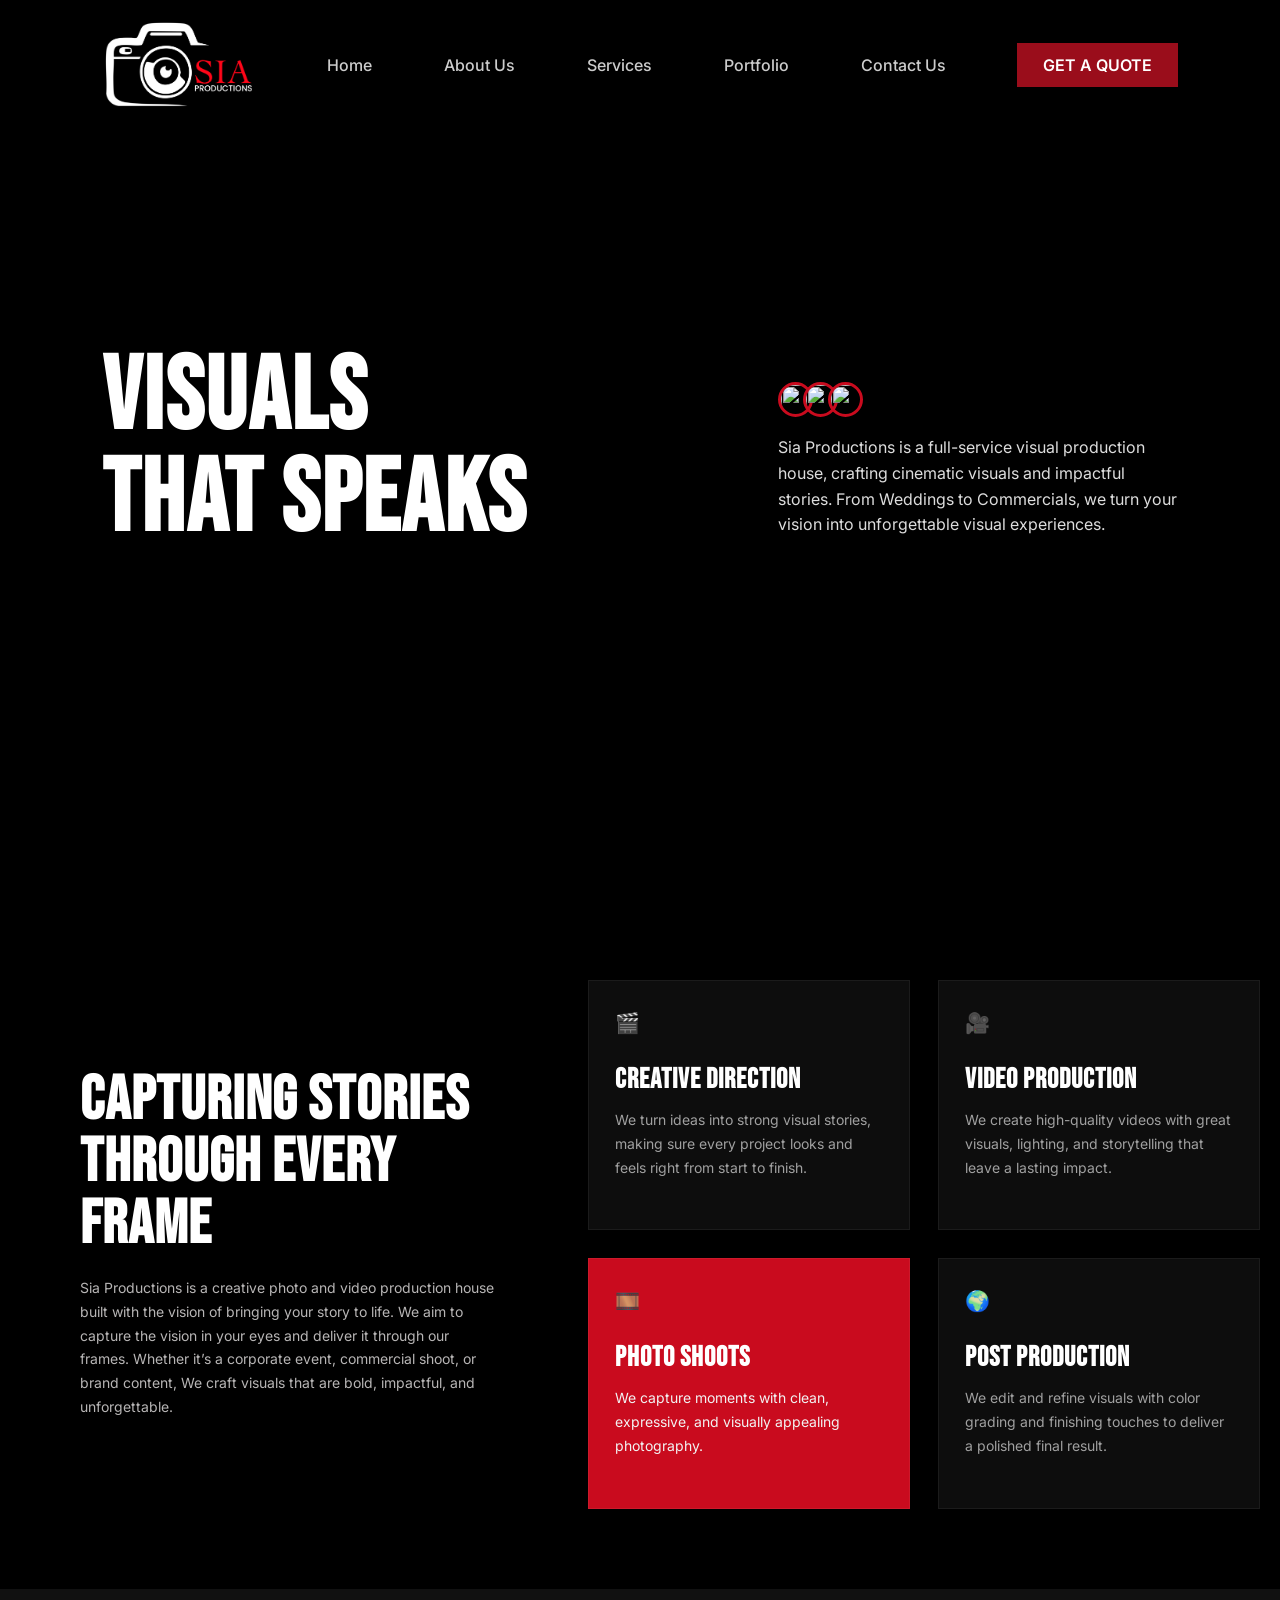
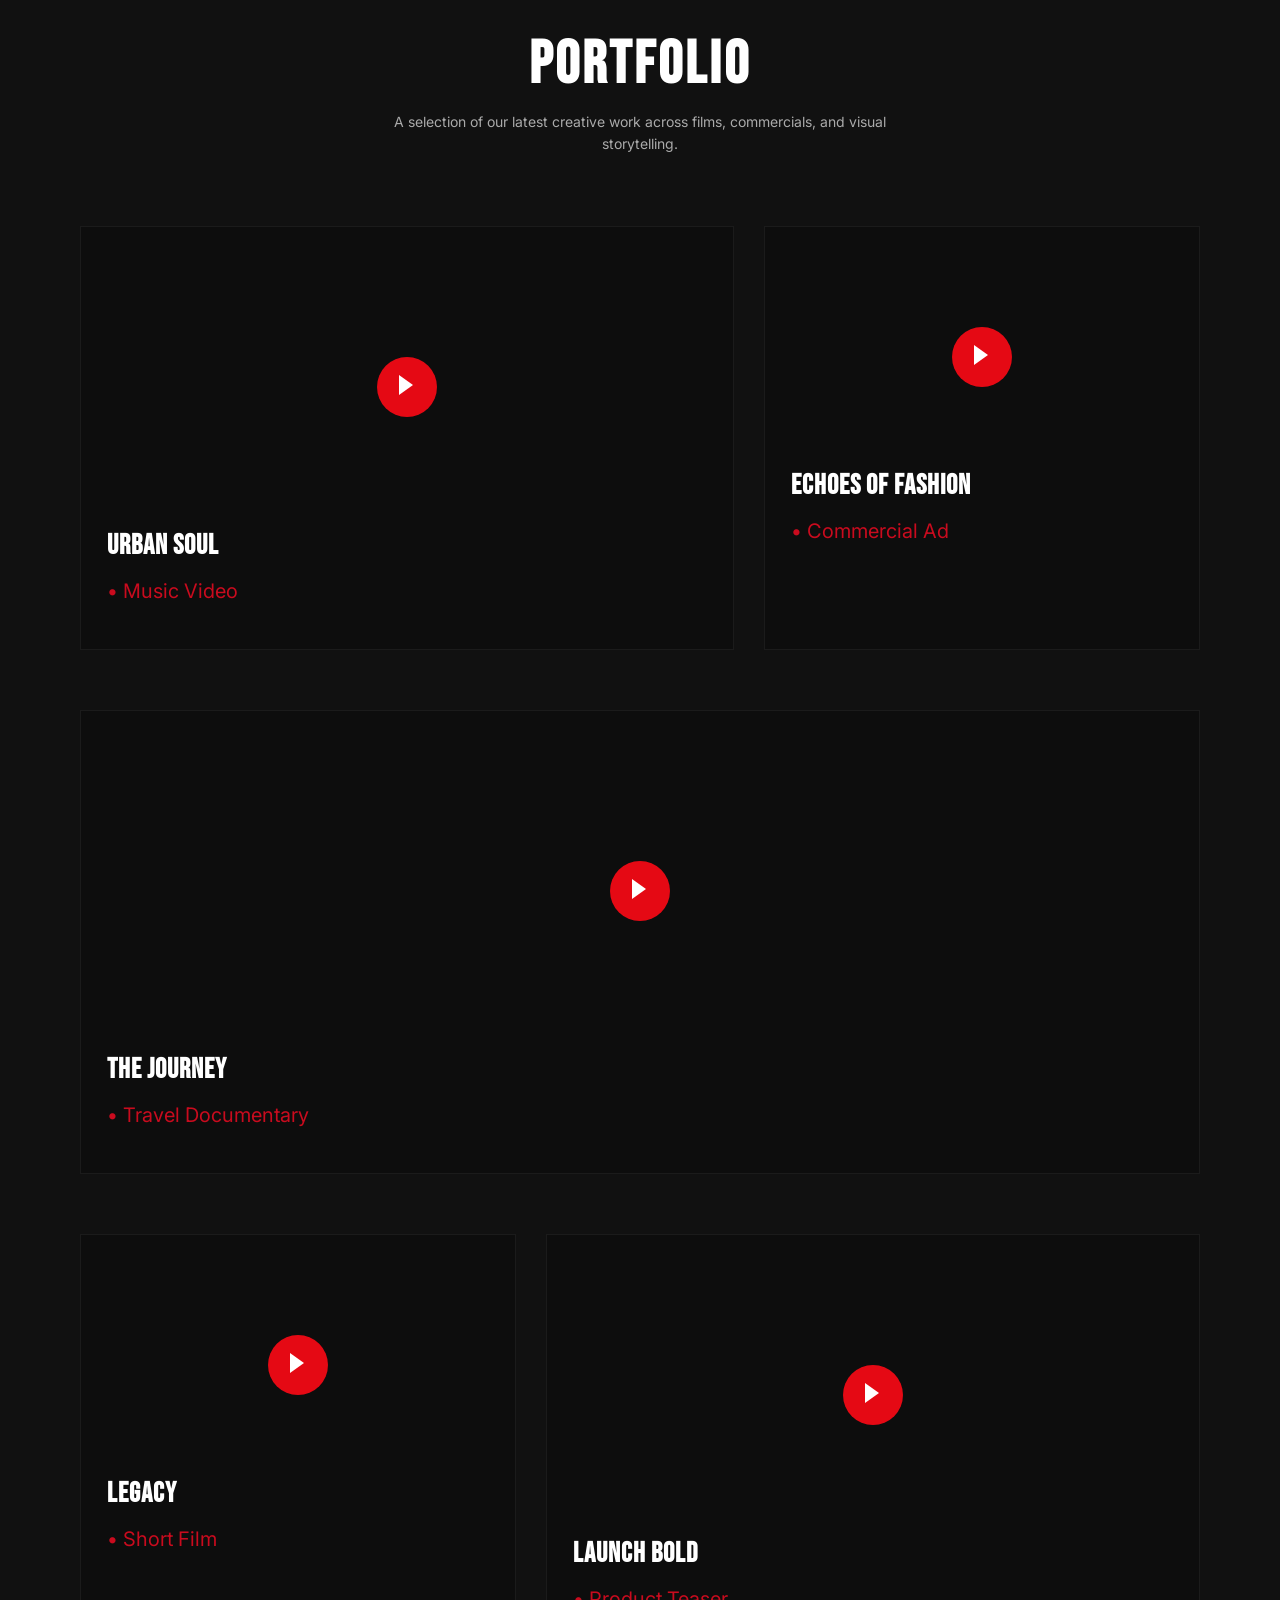
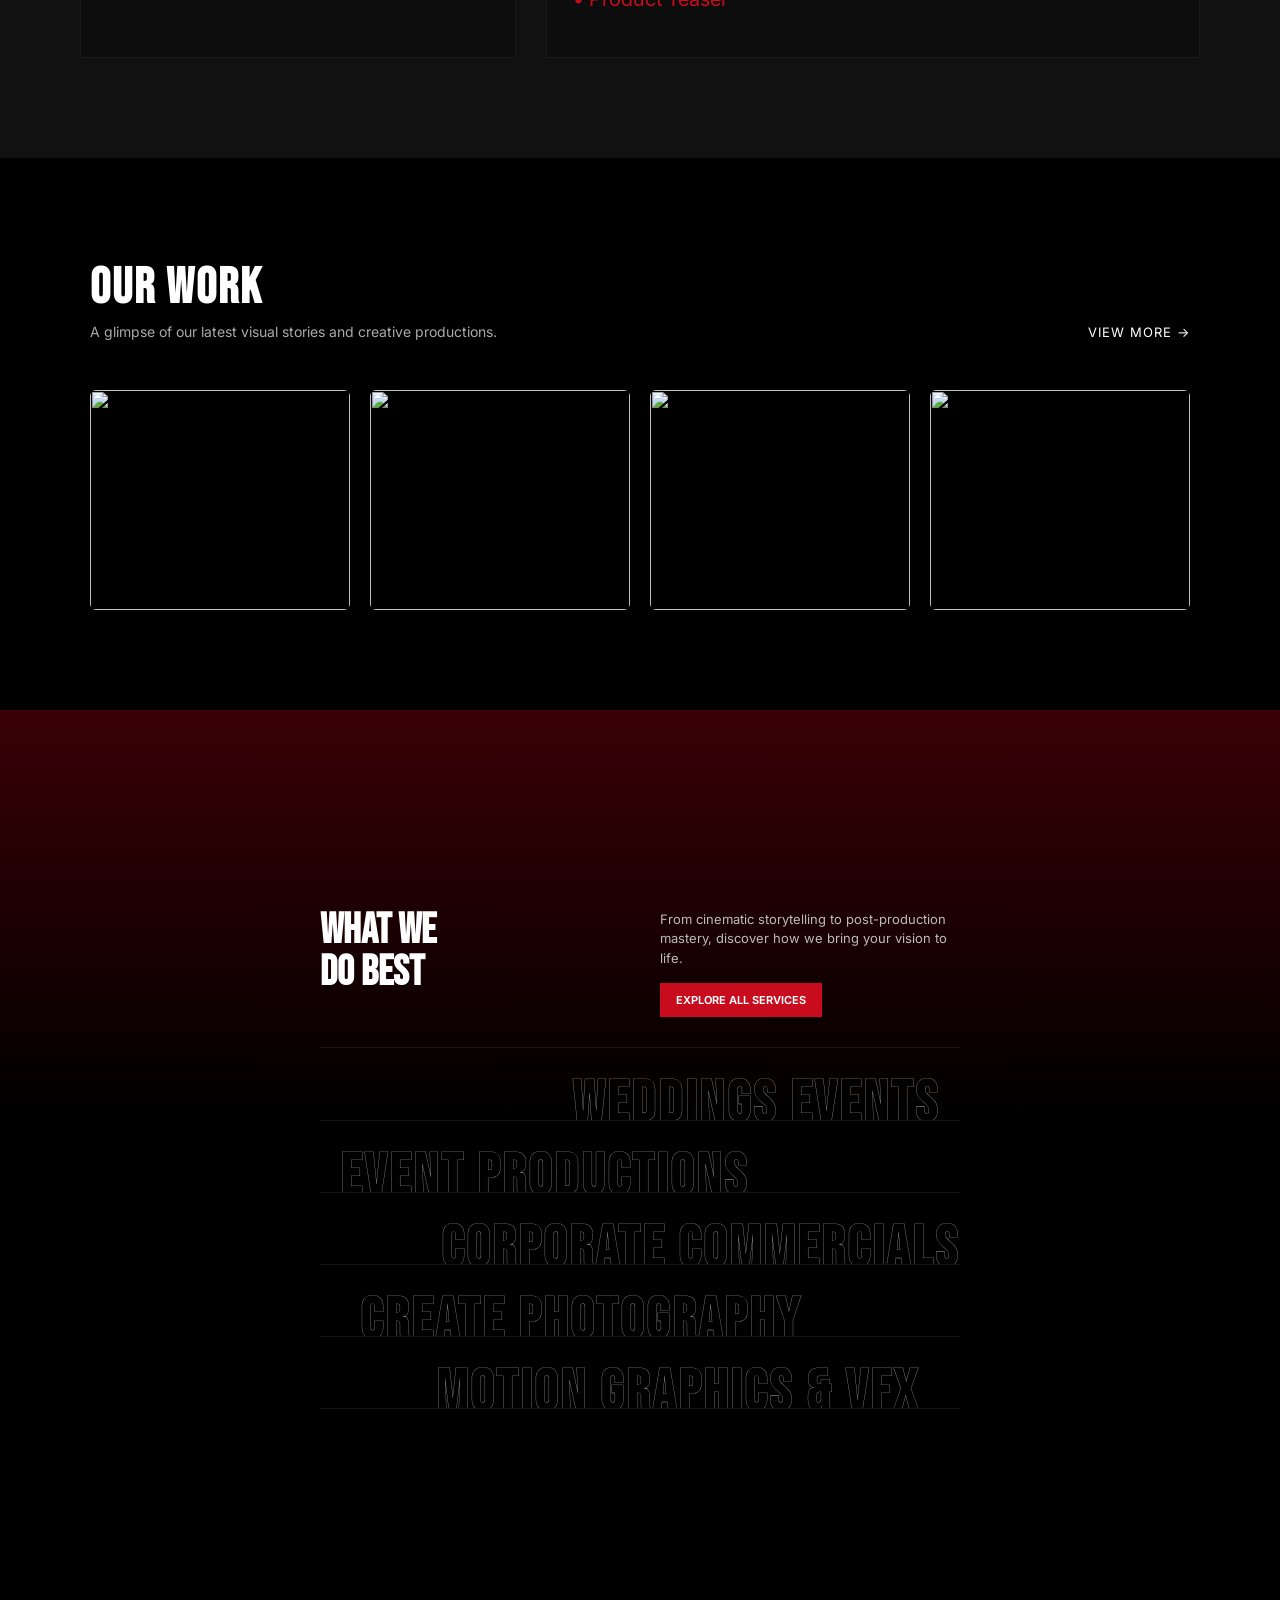
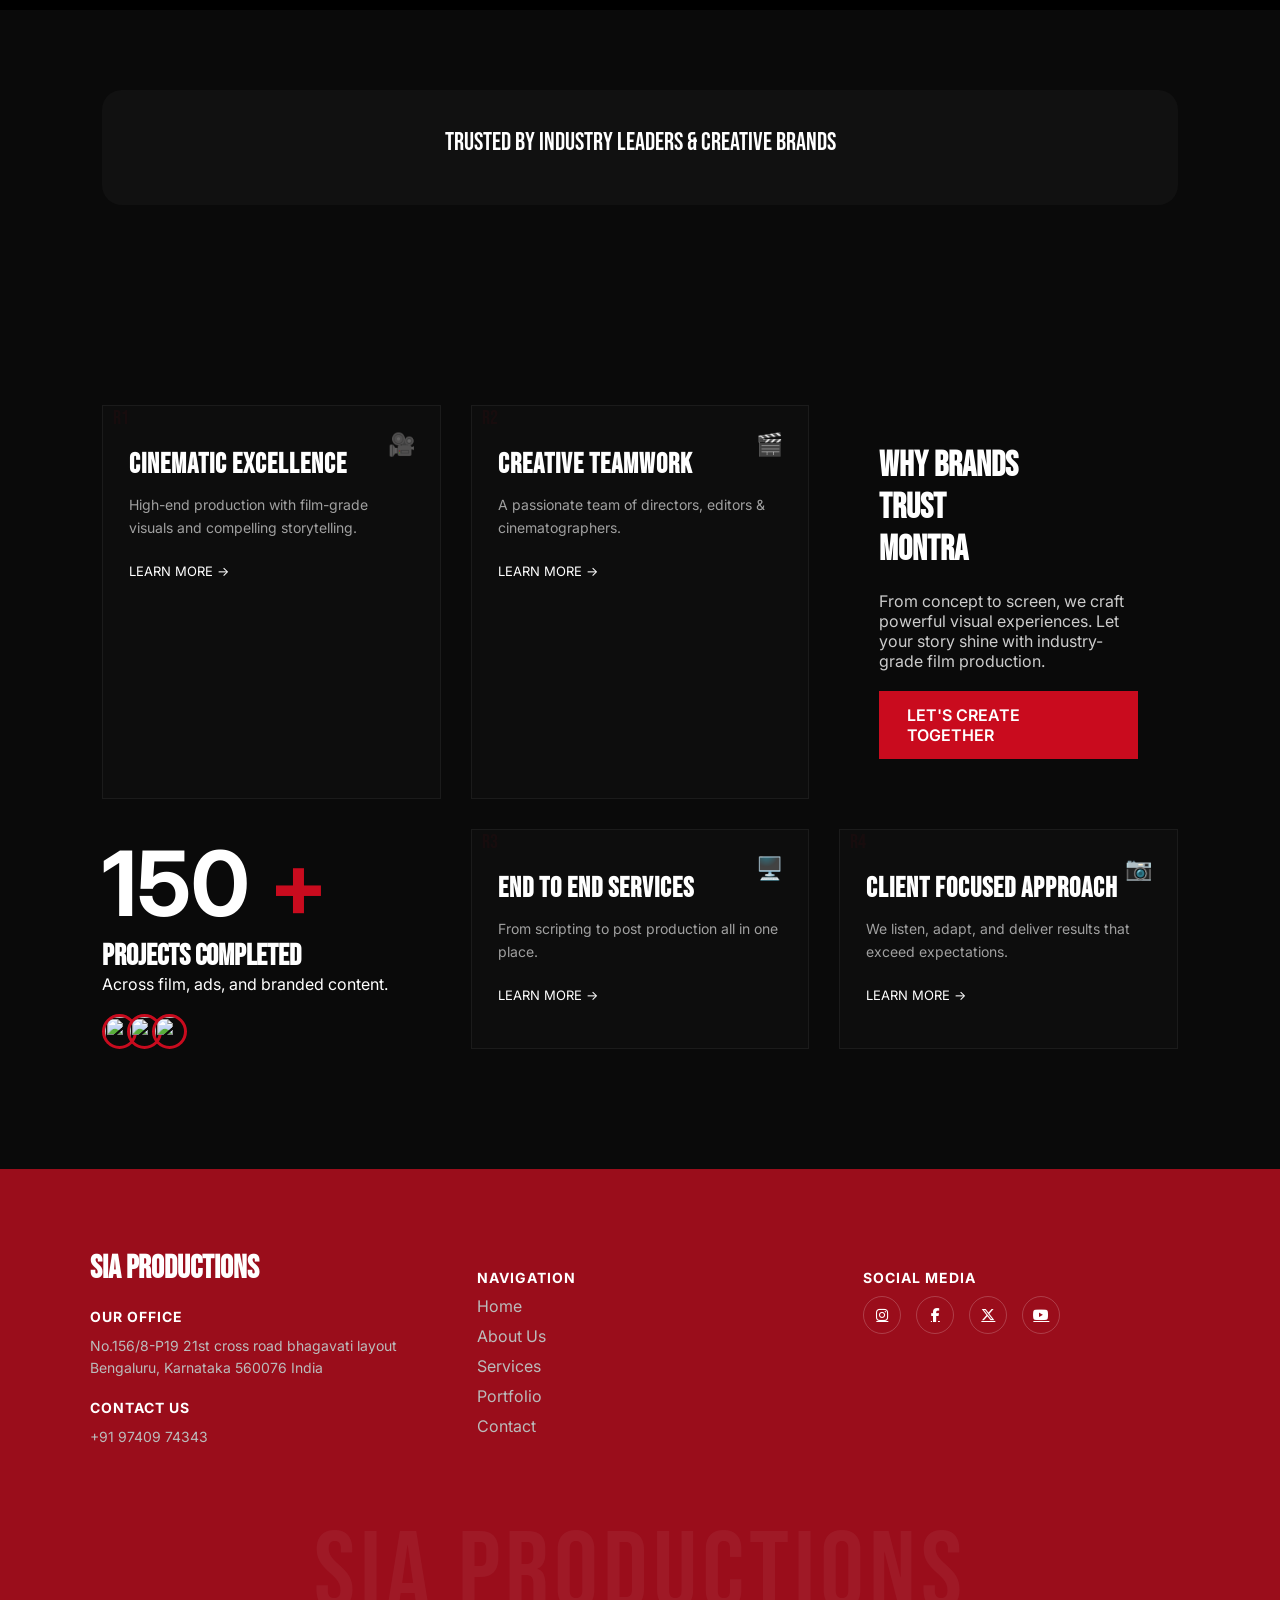
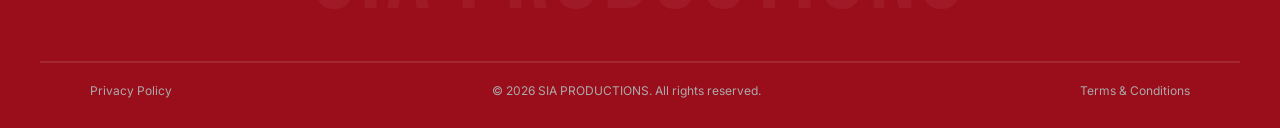
==== commit f3294430: "home page fix" ====
--- a/index.html
+++ b/index.html
@@ -193,6 +193,36 @@
   </div>
 
 </section>
+
+<!-- =========================
+     IMAGE SHOWCASE (🔥 NEW)
+========================== -->
+
+<section class="about-gallery">
+
+  <div class="gallery-header">
+
+    <div class="gallery-text">
+      <h2>OUR WORK</h2>
+      <p>A glimpse of our latest visual stories and creative productions.</p>
+    </div>
+
+    <a href="../pages/portfolio.html" class="view-more">
+      VIEW MORE →
+    </a>
+
+  </div>
+
+  <div class="gallery-grid">
+     <img src="../assets/portfolio/1.JPG">
+    <img src="../assets/portfolio/2.JPG">
+    <img src="../assets/portfolio/3.JPG">
+    <img src="../assets/portfolio/4.JPG">
+
+  </div>
+
+</section>
+
 
 <!-- FULLSCREEN VIDEO MODAL -->
 <div class="video-modal" id="videoModal">
--- a/css/style.css
+++ b/css/style.css
@@ -21,15 +21,16 @@
 ========================= */
 
 .navbar{
-  position:absolute;
+  position:absolute; /* ✅ FIXED (was absolute) */
   top:0;
   left:0;
   width:100%;
   display:flex;
   justify-content:space-between;
   align-items:center;
-  padding:25px 8%;
-  z-index:10;
+  padding:20px 8%;
+  z-index:1000; /* ✅ ensure above everything */
+   background:transparent; /* ✅ prevents overlap issues */
 }
 
 .logo{
@@ -44,6 +45,14 @@
   height:18px;
   border:4px solid #9a0d1b;
   margin:0 6px;
+}
+
+/* =========================
+   DESKTOP NAV
+========================= */
+
+.desktop-nav{
+  display:flex; /* ✅ ensure visible on desktop */
 }
 
 .desktop-nav a{
@@ -67,6 +76,10 @@
   font-size:clamp(16px,1.1vw,20px);
 }
 
+/* =========================
+   BUTTON
+========================= */
+
 .quote-btn{
   background:#9a0d1b;
   padding:12px 26px;
@@ -79,12 +92,17 @@
   background:#6a040f;
 }
 
+/* =========================
+   MENU TOGGLE
+========================= */
+
 .menu-toggle{
   display:none;
   font-size:28px;
   cursor:pointer;
-}
-
+  color:#fff;
+  z-index:1100; /* ✅ above navbar */
+}
 
 /* =========================
    MOBILE MENU
@@ -98,7 +116,7 @@
   height:100vh;
   background:linear-gradient(90deg,#000 0%, #111 60%, #1a1a1a 100%);
   transition:.4s ease;
-  z-index:999;
+  z-index:2000; /* ✅ higher than navbar */
   display:flex;
   flex-direction:column;
   padding:30px 8%;
@@ -108,13 +126,15 @@
   left:0;
 }
 
-/* MOBILE HEADER */
+/* =========================
+   MOBILE HEADER
+========================= */
 
 .mobile-header{
   display:flex;
   justify-content:space-between;
   align-items:center;
-  margin-bottom:80px;
+  margin-bottom:60px;
 }
 
 .close-menu{
@@ -129,13 +149,14 @@
   cursor:pointer;
 }
 
-/* MOBILE NAV ITEMS */
+/* =========================
+   MOBILE NAV
+========================= */
 
 .mobile-nav{
   display:flex;
   flex-direction:column;
-  align-items:left;
-  gap:40px;
+  gap:35px;
 }
 
 .mobile-nav a,
@@ -164,6 +185,22 @@
   font-size:16px;
 }
 
+/* =========================
+   RESPONSIVE FIX (MOST IMPORTANT)
+========================= */
+
+@media(max-width: 768px){
+
+  .desktop-nav,
+  .quote-btn{
+    display:none; /* ✅ hide desktop items */
+  }
+
+  .menu-toggle{
+    display:block; /* ✅ show hamburger */
+  }
+
+}
 
 /* =========================
    HERO SECTION
@@ -270,128 +307,163 @@
 
 
 /* =========================
-   FOOTER
+   FOOTER BASE (KEEP STYLE)
 ========================= */
 
 .footer{
   background:#9a0d1b;
+  padding:80px 0 30px;
   color:#fff;
-  padding:80px 8% 40px;
 }
 
 .footer-container{
-  display:grid;
-  grid-template-columns:2fr 1fr 2fr;
+  max-width:1200px;
+  margin:auto;
+  padding:0 50px;
+
+  display:flex;
+  justify-content:space-between;
   gap:60px;
-  margin-bottom:80px;
+}
+
+.footer-col{
+  flex:1;
 }
 
 .footer-col h2{
   font-family:'Bebas Neue',sans-serif;
-  font-size:48px;
-  margin-bottom:30px;
-}
-
-.footer-col h3{
-  font-family:'Bebas Neue',sans-serif;
-  font-size:28px;
-  margin-bottom:20px;
-}
-
+  font-size:32px;
+  margin-bottom:15px;
+}
+
+.footer-col h3,
 .footer-col h4{
-  margin-top:25px;
+  margin-top:20px;
   margin-bottom:10px;
   font-size:14px;
+  letter-spacing:1px;
 }
 
 .footer-col p{
-  color:#f0f0f0;
-}
+  color:#bbb;
+  font-size:14px;
+  line-height:1.6;
+}
+
+/* NAV */
 
 .footer-col ul{
   list-style:none;
-}
-
-.footer-col li{
-  margin-bottom:14px;
-  cursor:pointer;
-}
-
-.footer-col li:hover{
-  text-decoration:underline;
-}
-
-
-/* BIG TEXT */
+  padding:0;
+}
+
+.footer-col ul li{
+  margin-bottom:10px;
+}
+
+.footer-col ul li a{
+  color:#bbb;
+  text-decoration:none;
+  transition:0.3s;
+}
+
+.footer-col ul li a:hover{
+  color:#fff;
+}
+
+/* =========================
+   SOCIAL ICONS (NEW)
+========================= */
+
+.socials{
+  display:flex;
+  gap:15px;
+  margin-top:10px;
+}
+
+.socials a{
+  width:38px;
+  height:38px;
+  display:flex;
+  align-items:center;
+  justify-content:center;
+
+  border:1px solid rgba(255,255,255,0.2);
+  border-radius:50%;
+
+  color:#fff;
+  font-size:14px;
+  transition:0.3s;
+}
+
+.socials a:hover{
+  color:#c90b1e;
+  border-color:#c90b1e;
+  transform:translateY(-3px);
+}
+
+/* =========================
+   BIG TEXT
+========================= */
 
 .footer-big{
   font-family:'Bebas Neue',sans-serif;
-  font-size:clamp(120px,14vw,260px);
+  font-size:110px;
   text-align:center;
-  color:#e6e6e6;
-  letter-spacing:4px;
-  line-height:.9;
-  margin:80px 0 20px;
-  white-space:nowrap;
-  overflow:hidden;
-}
-
-
-/* DIVIDER */
+  color:rgba(255,255,255,0.05);
+  margin:60px 0 20px;
+  letter-spacing:5px;
+}
+
+/* LINE */
 
 .footer hr{
-  border:none;
-  height:4px;
-  background:#fff;
-  width:100%;
-  margin:0 auto 40px;
-}
-
-
-/* BOTTOM */
+  border:0.5px solid rgba(255,255,255,0.1);
+  margin:20px auto;
+  max-width:1200px;
+}
+
+/* =========================
+   BOTTOM
+========================= */
 
 .footer-bottom{
+  max-width:1200px;
+  margin:auto;
+  padding:0 50px;
+
   display:flex;
   justify-content:space-between;
-  align-items:center;
-  background:#6a040f;
-  padding:20px 30px;
-  border-radius:40px;
-}
-
-
-/* =========================
-   RESPONSIVE
-========================= */
-
-@media(max-width:1000px){
-
-  .hero-content{
+  font-size:12px;
+  color:#aaa;
+}
+
+
+/* =========================
+   MOBILE
+========================= */
+
+@media(max-width:900px){
+
+  .footer-container{
     flex-direction:column;
-    text-align:center;
-  }
-
-  .desktop-nav,
-  .quote-btn{
-    display:none;
-  }
-
-  .menu-toggle{
-    display:block;
-  }
-
-}
-
-@media(max-width:900px){
-
-  .footer-container{
-    grid-template-columns:1fr;
+    padding:0 20px;
+    gap:40px;
+  }
+
+  .footer-big{
+    font-size:50px;
   }
 
   .footer-bottom{
     flex-direction:column;
     gap:10px;
     text-align:center;
+    padding:0 20px;
+  }
+
+  .socials{
+    justify-content:flex-start;
   }
 
 }
@@ -1845,5 +1917,123 @@
     grid-template-columns:1fr 1fr;
     padding:0 20px;
   }
-
+}
+
+
+/* =========================
+   RESET
+========================= */
+*{
+  margin:0;
+  padding:0;
+  box-sizing:border-box;
+}
+
+body{
+  font-family:'Inter',sans-serif;
+  background:#000;
+  color:#fff;
+  overflow-x:hidden;
+}
+
+/* =========================
+   HERO
+========================= */
+.services-hero{
+  padding:140px 20px 80px;
+  text-align:center;
+}
+
+.services-hero h1{
+  font-family:'Bebas Neue',sans-serif;
+  font-size:90px;
+  letter-spacing:2px;
+}
+
+.services-hero p{
+  margin-top:10px;
+  color:#aaa;
+  font-size:16px;
+}
+
+/* =========================
+   SERVICES SECTION
+========================= */
+.services-container{
+  width:90%;
+  max-width:1200px;
+  margin:auto;
+  display:flex;
+  flex-direction:column;
+  gap:100px;
+  padding-bottom:100px;
+}
+
+/* CARD */
+.service-card{
+  display:flex;
+  align-items:center;
+  gap:50px;
+}
+
+/* Reverse layout */
+.service-card.reverse{
+  flex-direction:row-reverse;
+}
+
+/* IMAGE */
+.service-image{
+  flex:1;
+  overflow:hidden;
+  border-radius:12px;
+}
+
+.service-image img{
+  width:100%;
+  height:100%;
+  object-fit:cover;
+  transition:0.5s;
+}
+
+.service-image img:hover{
+  transform:scale(1.05);
+}
+
+/* CONTENT */
+.service-content{
+  flex:1;
+}
+
+.service-content h2{
+  font-family:'Bebas Neue',sans-serif;
+  font-size:42px;
+  margin-bottom:15px;
+}
+
+.service-content p{
+  color:#bbb;
+  line-height:1.7;
+  font-size:16px;
+}
+
+/* =========================
+   RESPONSIVE
+========================= */
+@media(max-width:900px){
+
+  .service-card{
+    flex-direction:column;
+  }
+
+  .service-card.reverse{
+    flex-direction:column;
+  }
+
+  .services-hero h1{
+    font-size:60px;
+  }
+
+  .service-content h2{
+    font-size:32px;
+  }
 }
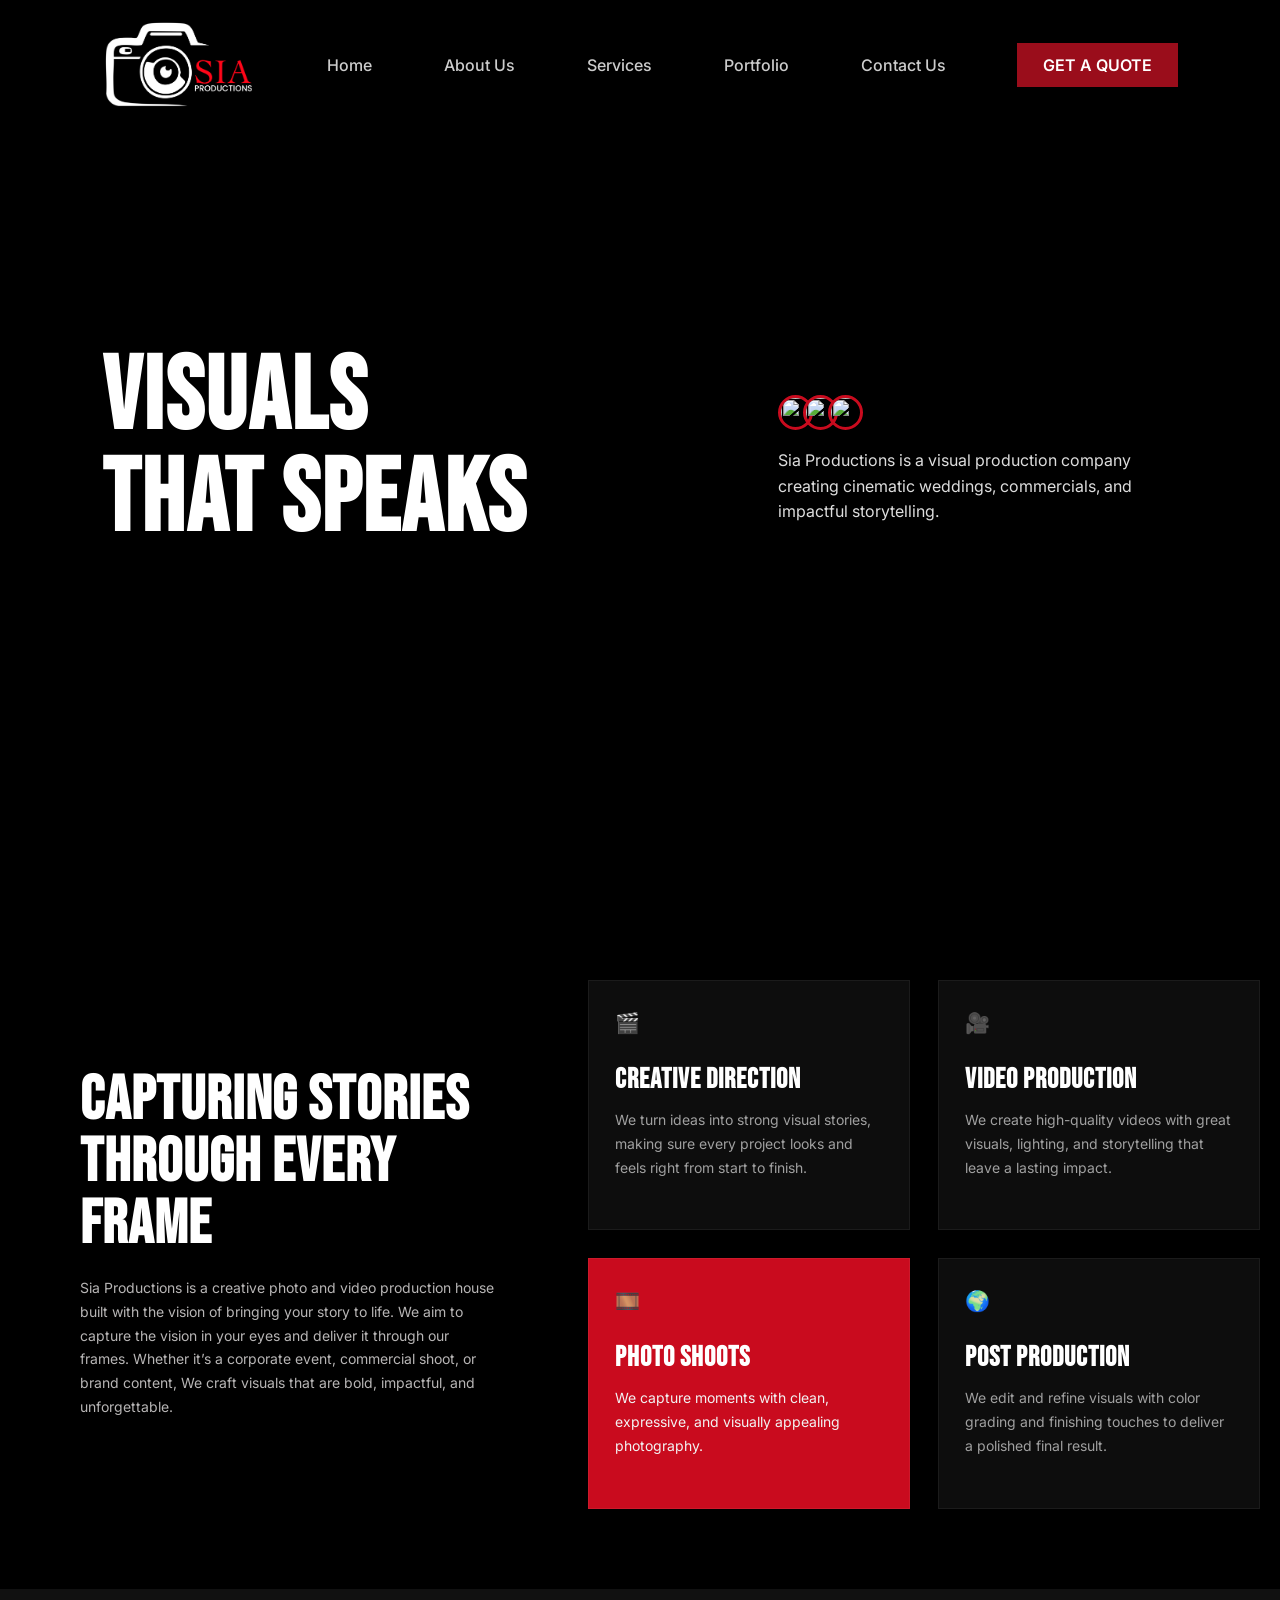
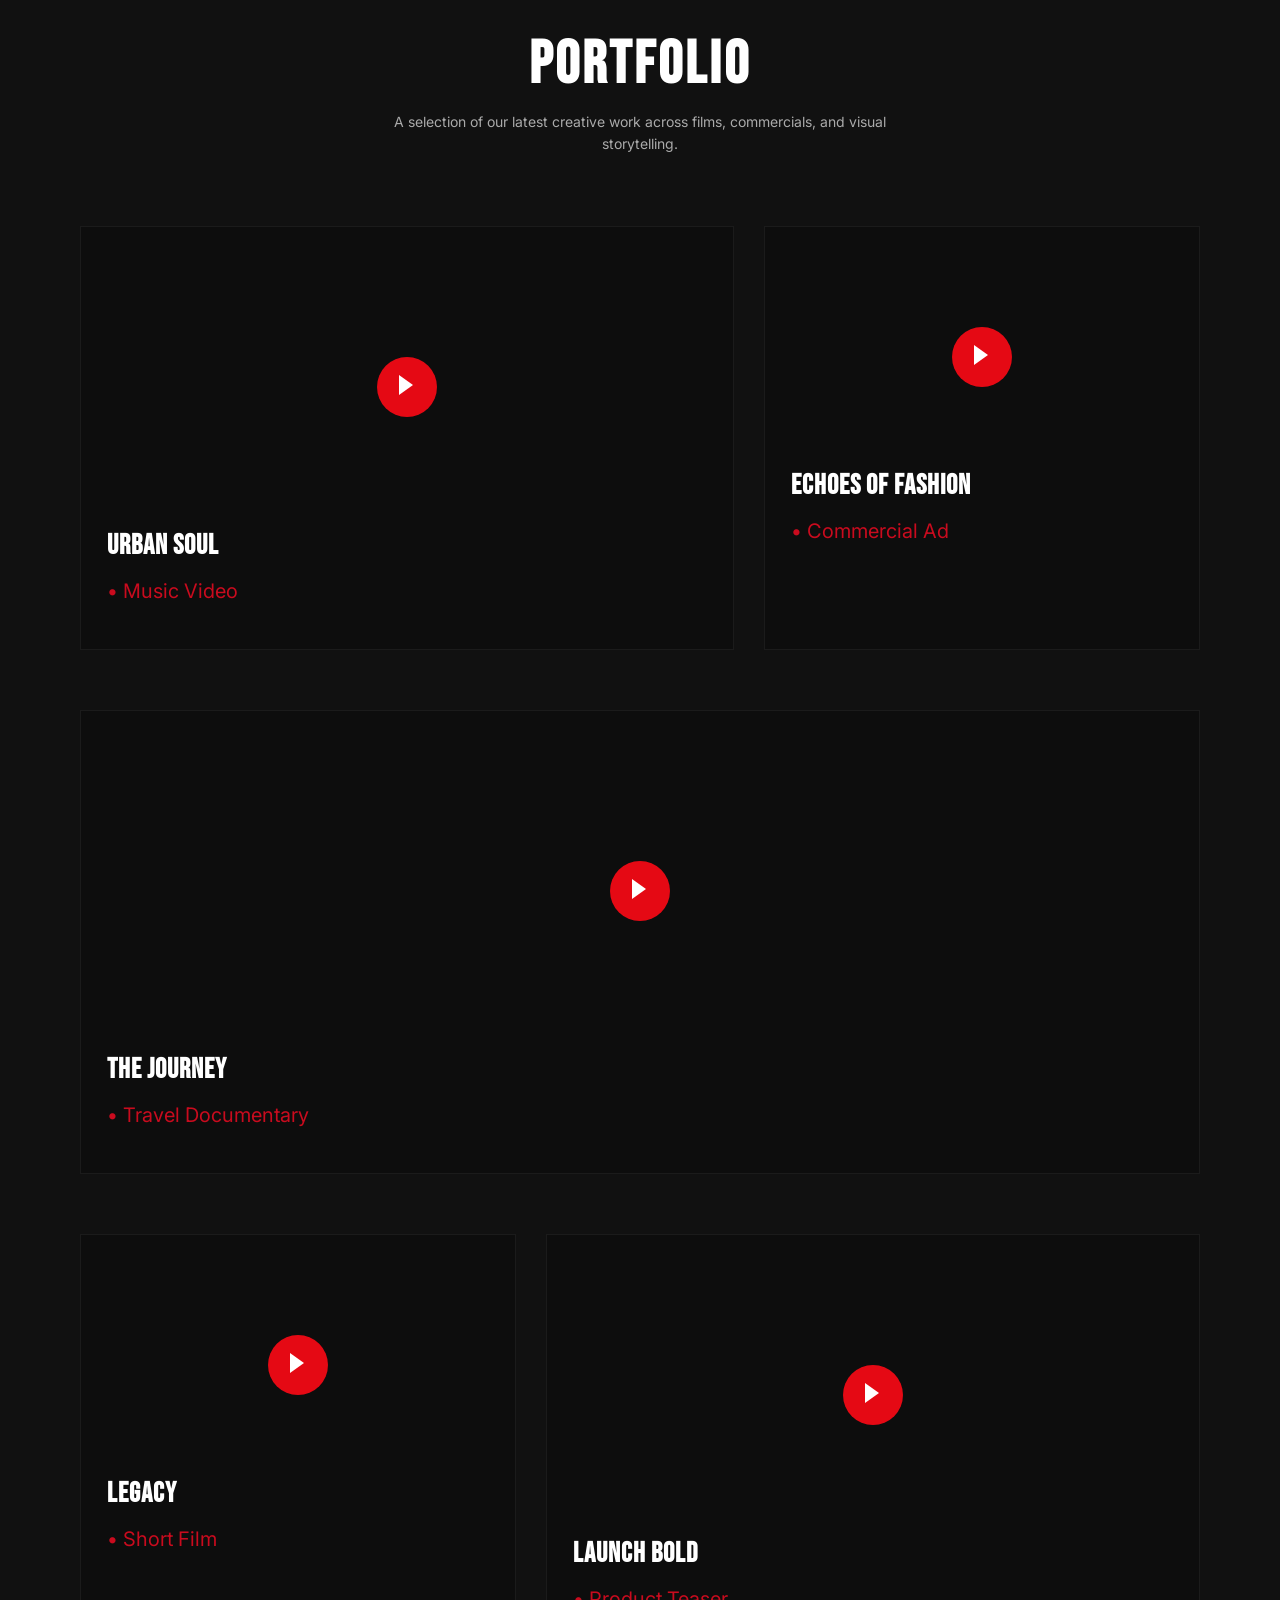
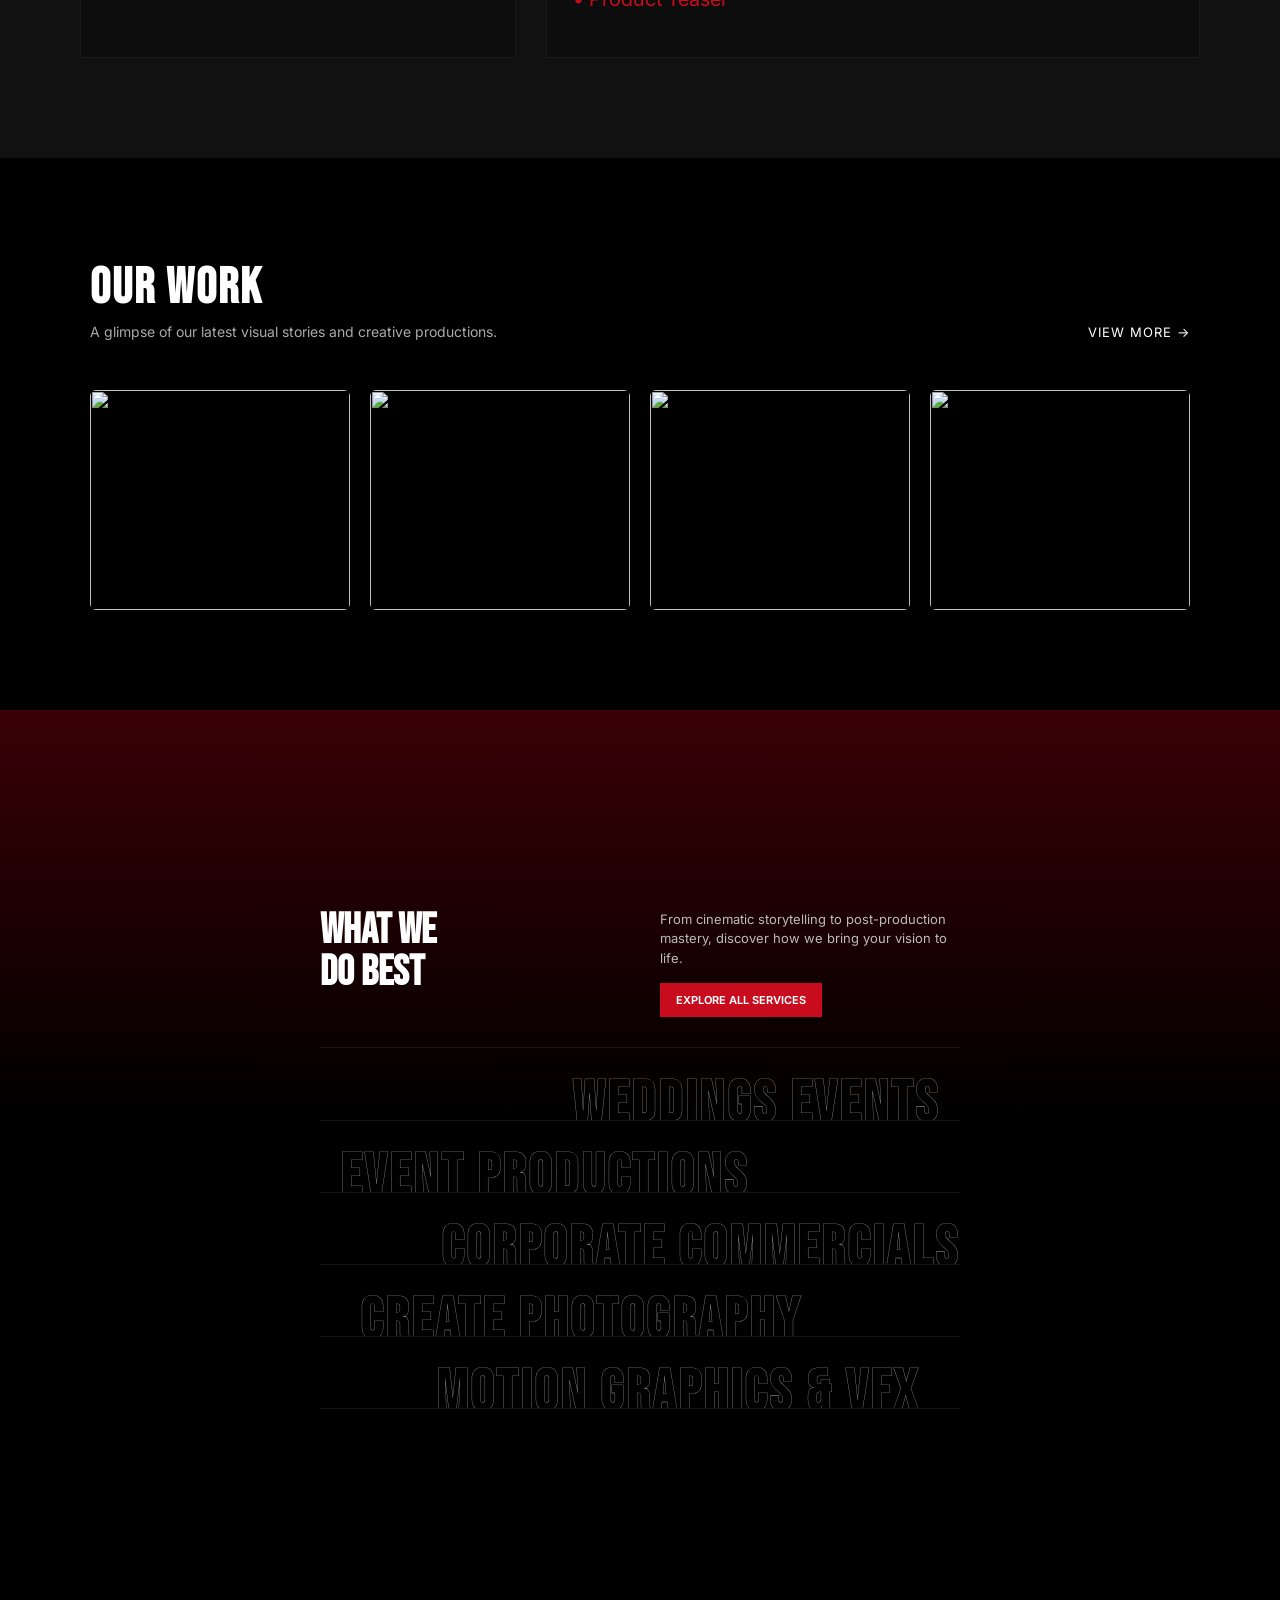
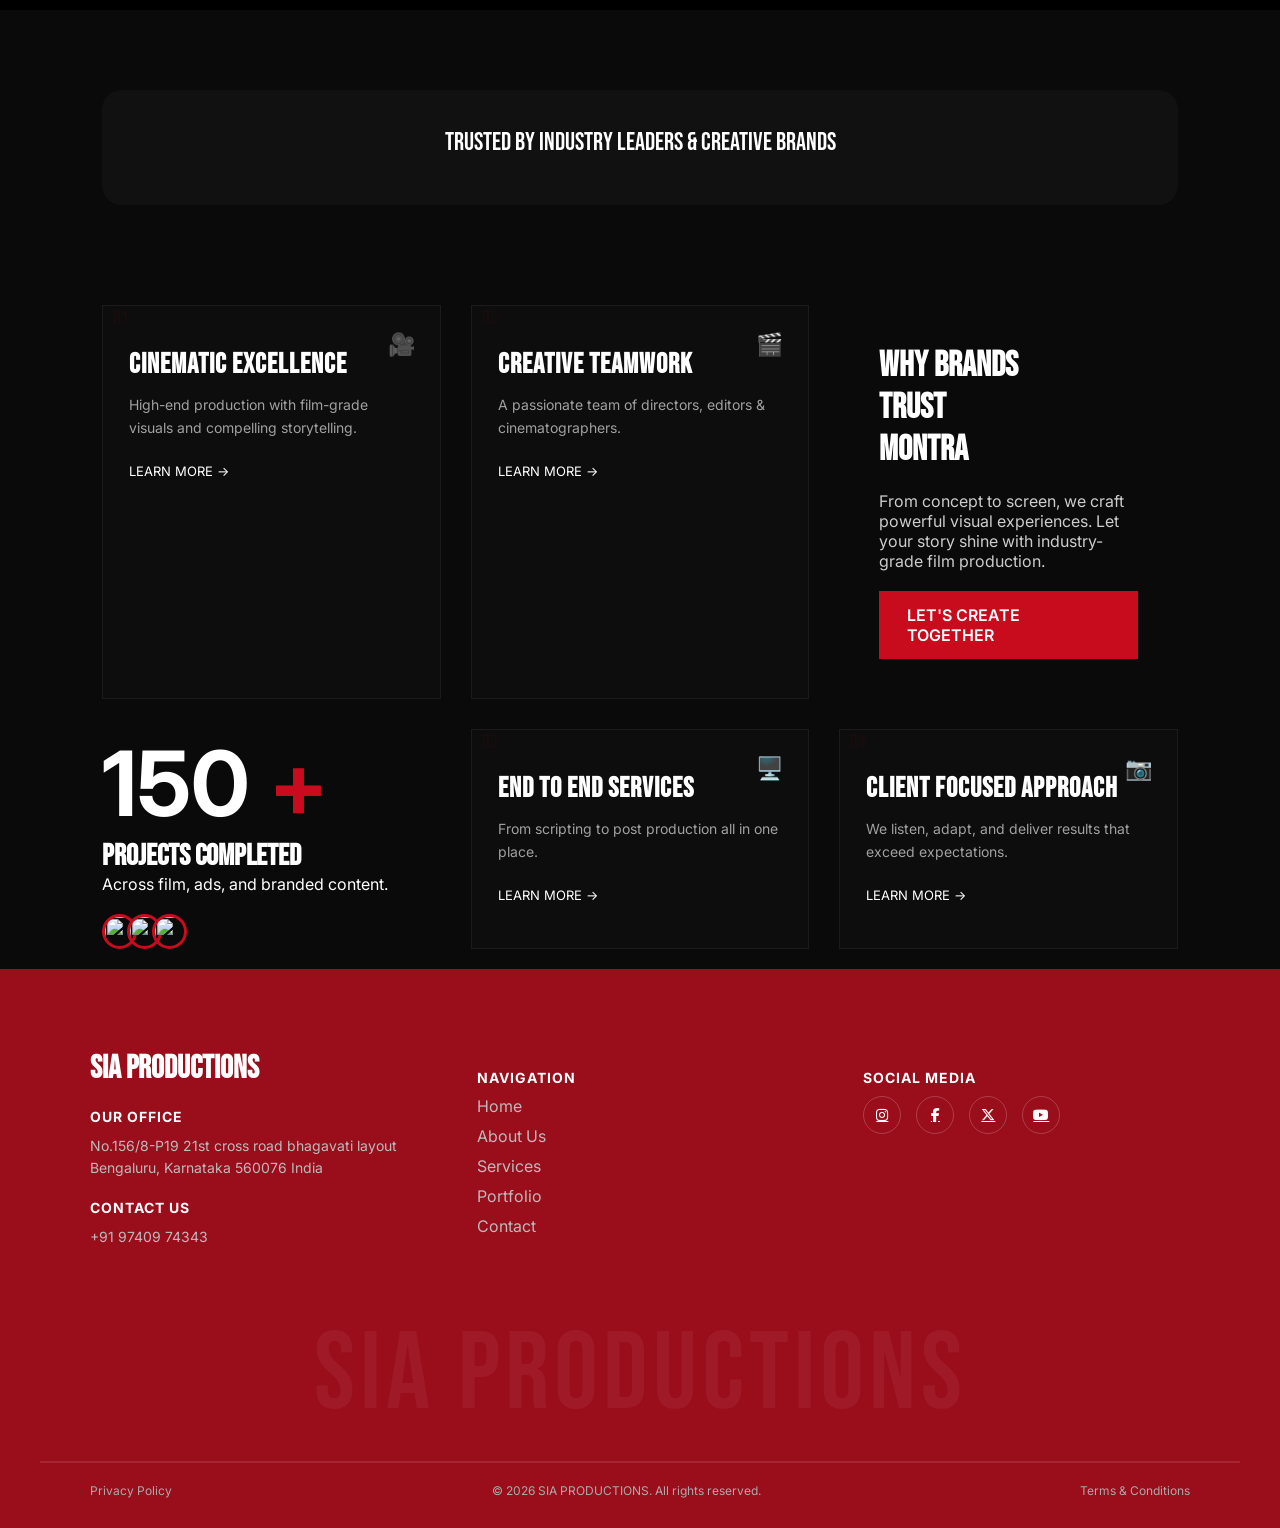
==== commit e13a2c94: "code Formatted" ====
--- a/index.html
+++ b/index.html
@@ -58,7 +58,8 @@
         </div>
 
         <p>
-        Sia Productions is a full-service visual production house, crafting cinematic visuals and impactful stories. From Weddings to Commercials, we turn your vision into unforgettable visual experiences.
+          Sia Productions is a visual production company creating cinematic weddings, commercials, and impactful
+          storytelling.
         </p>
 
       </div>
@@ -70,292 +71,307 @@
 
   <section class="section1">
 
-  <div class="section1-container">
-
-    <!-- LEFT CONTENT -->
-    <div class="section1-left">
-
-      <h2>
-        CAPTURING STORIES <br>
-        THROUGH EVERY FRAME
-      </h2>
-
-      <p>
-        Sia Productions is a creative photo and video production house built with the vision of bringing your story to life. We aim to capture the vision in your eyes and deliver it through our frames. Whether it’s a corporate event, commercial shoot, or brand content, We craft visuals that are bold, impactful, and unforgettable.
-
-      </p>
-
-    </div>
-
-    <!-- RIGHT CARDS -->
-    <div class="section1-right">
-
-      <div class="cards">
-
-        <div class="card">
-          <span>🎬</span>
-          <h3>Creative Direction</h3>
-          <p>We turn ideas into strong visual stories, making sure every project looks and feels right from start to finish.</p>
-        </div>
-
-        <div class="card">
-          <span>🎥</span>
-          <h3>Video Production</h3>
-          <p>We create high-quality videos with great visuals, lighting, and storytelling that leave a lasting impact.</p>
-        </div>
-
-        <div class="card highlight">
-          <span>🎞️</span>
-          <h3>Photo Shoots</h3>
-          <p>We capture moments with clean, expressive, and visually appealing photography.</p>
-        </div>
-
-        <div class="card">
-          <span>🌍</span>
-          <h3>Post Production</h3>
-          <p>We edit and refine visuals with color grading and finishing touches to deliver a polished final result.</p>
-        </div>
-
-      </div>
-
-    </div>
-
-  </div>
-
-</section>
-<section class="section6">
-
-  <div class="section6-container">
-
-    <div class="section6-header">
-  <h2>PORTFOLIO</h2>
-  <p>A selection of our latest creative work across films, commercials, and visual storytelling.</p>
-</div>
-
-    <!-- ROW 1 -->
-    <div class="grid-row row-top">
-
-      <div class="card card-large" onclick="openVideo('./assets/Showreel.mp4')">
-        <div class="video">
-          <video src="./assets/Showreel.mp4" muted loop playsinline></video>
-          <div class="play"></div>
-        </div>
-        <h3>URBAN SOUL</h3>
-        <span class="tag">• Music Video</span>
-      </div>
-
-      <div class="card card-small" onclick="openVideo('./assets/Showreel.mp4')">
-        <div class="video">
-          <video src="./assets/Showreel.mp4" muted loop playsinline></video>
-          <div class="play"></div>
-        </div>
-        <h3>ECHOES OF FASHION</h3>
-        <span class="tag">• Commercial Ad</span>
-      </div>
-
-    </div>
-
-    <!-- ROW 2 -->
-    <div class="grid-row row-full">
-      <div class="card card-full" onclick="openVideo('./assets/Showreel.mp4')">
-        <div class="video">
-          <video src="./assets/Showreel.mp4" muted loop playsinline></video>
-          <div class="play"></div>
-        </div>
-        <h3>THE JOURNEY</h3>
-        <span class="tag">• Travel Documentary</span>
-      </div>
-    </div>
-
-    <!-- ROW 3 -->
-    <div class="grid-row row-bottom">
-
-      <div class="card card-small" onclick="openVideo('./assets/Showreel.mp4')">
-        <div class="video">
-          <video src="./assets/Showreel.mp4" muted loop playsinline></video>
-          <div class="play"></div>
-        </div>
-        <h3>LEGACY</h3>
-        <span class="tag">• Short Film</span>
-      </div>
-
-      <div class="card card-large" onclick="openVideo('./assets/Showreel.mp4')">
-        <div class="video">
-          <video src="./assets/Showreel.mp4" muted loop playsinline></video>
-          <div class="play"></div>
-        </div>
-        <h3>LAUNCH BOLD</h3>
-        <span class="tag">• Product Teaser</span>
-      </div>
-
-    </div>
-
-  </div>
-
-</section>
-
-<!-- =========================
+    <div class="section1-container">
+
+      <!-- LEFT CONTENT -->
+      <div class="section1-left">
+
+        <h2>
+          CAPTURING STORIES <br>
+          THROUGH EVERY FRAME
+        </h2>
+
+        <p>
+          Sia Productions is a creative photo and video production house built with the vision of bringing your story to
+          life. We aim to capture the vision in your eyes and deliver it through our frames. Whether it’s a corporate
+          event, commercial shoot, or brand content, We craft visuals that are bold, impactful, and unforgettable.
+
+        </p>
+
+      </div>
+
+      <!-- RIGHT CARDS -->
+      <div class="section1-right">
+
+        <div class="cards">
+
+          <div class="card">
+            <span>🎬</span>
+            <h3>Creative Direction</h3>
+            <p>We turn ideas into strong visual stories, making sure every project looks and feels right from start to
+              finish.</p>
+          </div>
+
+          <div class="card">
+            <span>🎥</span>
+            <h3>Video Production</h3>
+            <p>We create high-quality videos with great visuals, lighting, and storytelling that leave a lasting impact.
+            </p>
+          </div>
+
+          <div class="card highlight">
+            <span>🎞️</span>
+            <h3>Photo Shoots</h3>
+            <p>We capture moments with clean, expressive, and visually appealing photography.</p>
+          </div>
+
+          <div class="card">
+            <span>🌍</span>
+            <h3>Post Production</h3>
+            <p>We edit and refine visuals with color grading and finishing touches to deliver a polished final result.
+            </p>
+          </div>
+
+        </div>
+
+      </div>
+
+    </div>
+
+  </section>
+  <section class="section6">
+
+    <div class="section6-container">
+
+      <div class="section6-header">
+        <h2>PORTFOLIO</h2>
+        <p>A selection of our latest creative work across films, commercials, and visual storytelling.</p>
+      </div>
+
+      <!-- ROW 1 -->
+      <div class="grid-row row-top">
+
+        <div class="card card-large" onclick="openVideo('./assets/Showreel.mp4')">
+          <div class="video">
+            <video src="./assets/Showreel.mp4" muted loop playsinline></video>
+            <div class="play"></div>
+          </div>
+          <h3>URBAN SOUL</h3>
+          <span class="tag">• Music Video</span>
+        </div>
+
+        <div class="card card-small" onclick="openVideo('./assets/Showreel.mp4')">
+          <div class="video">
+            <video src="./assets/Showreel.mp4" muted loop playsinline></video>
+            <div class="play"></div>
+          </div>
+          <h3>ECHOES OF FASHION</h3>
+          <span class="tag">• Commercial Ad</span>
+        </div>
+
+      </div>
+
+      <!-- ROW 2 -->
+      <div class="grid-row row-full">
+        <div class="card card-full" onclick="openVideo('./assets/Showreel.mp4')">
+          <div class="video">
+            <video src="./assets/Showreel.mp4" muted loop playsinline></video>
+            <div class="play"></div>
+          </div>
+          <h3>THE JOURNEY</h3>
+          <span class="tag">• Travel Documentary</span>
+        </div>
+      </div>
+
+      <!-- ROW 3 -->
+      <div class="grid-row row-bottom">
+
+        <div class="card card-small" onclick="openVideo('./assets/Showreel.mp4')">
+          <div class="video">
+            <video src="./assets/Showreel.mp4" muted loop playsinline></video>
+            <div class="play"></div>
+          </div>
+          <h3>LEGACY</h3>
+          <span class="tag">• Short Film</span>
+        </div>
+
+        <div class="card card-large" onclick="openVideo('./assets/Showreel.mp4')">
+          <div class="video">
+            <video src="./assets/Showreel.mp4" muted loop playsinline></video>
+            <div class="play"></div>
+          </div>
+          <h3>LAUNCH BOLD</h3>
+          <span class="tag">• Product Teaser</span>
+        </div>
+
+      </div>
+
+    </div>
+
+  </section>
+
+  <!-- =========================
      IMAGE SHOWCASE (🔥 NEW)
 ========================== -->
 
-<section class="about-gallery">
-
-  <div class="gallery-header">
-
-    <div class="gallery-text">
-      <h2>OUR WORK</h2>
-      <p>A glimpse of our latest visual stories and creative productions.</p>
-    </div>
-
-    <a href="../pages/portfolio.html" class="view-more">
-      VIEW MORE →
-    </a>
-
+  <section class="about-gallery">
+
+    <div class="gallery-header">
+
+      <div class="gallery-text">
+        <h2>OUR WORK</h2>
+        <p>A glimpse of our latest visual stories and creative productions.</p>
+      </div>
+
+      <a href="../pages/portfolio.html" class="view-more">
+        VIEW MORE →
+      </a>
+
+    </div>
+
+    <div class="gallery-grid">
+      <img src="../assets/portfolio/1.JPG">
+      <img src="../assets/portfolio/2.JPG">
+      <img src="../assets/portfolio/3.JPG">
+      <img src="../assets/portfolio/4.JPG">
+
+    </div>
+
+  </section>
+
+
+  <!-- FULLSCREEN VIDEO MODAL -->
+  <div class="video-modal" id="videoModal">
+    <span class="close" onclick="closeVideo()">×</span>
+    <video id="modalVideo" controls></video>
   </div>
 
-  <div class="gallery-grid">
-     <img src="../assets/portfolio/1.JPG">
-    <img src="../assets/portfolio/2.JPG">
-    <img src="../assets/portfolio/3.JPG">
-    <img src="../assets/portfolio/4.JPG">
-
-  </div>
-
-</section>
-
-
-<!-- FULLSCREEN VIDEO MODAL -->
-<div class="video-modal" id="videoModal">
-  <span class="close" onclick="closeVideo()">×</span>
-  <video id="modalVideo" controls></video>
-</div>
-
   <section class="section2">
 
-  <div class="section2-container">
-
-    <div class="section2-top">
-
-      <div class="section2-left">
-        <h2>WHAT WE <br> DO BEST</h2>
-      </div>
-
-      <div class="section2-right">
+    <div class="section2-container">
+
+      <div class="section2-top">
+
+        <div class="section2-left">
+          <h2>WHAT WE <br> DO BEST</h2>
+        </div>
+
+        <div class="section2-right">
+          <p>
+            From cinematic storytelling to post-production mastery,
+            discover how we bring your vision to life.
+          </p>
+
+          <a class="section2-btn">EXPLORE ALL SERVICES</a>
+        </div>
+
+      </div>
+
+      <!-- SERVICES -->
+      <div class="section2-services">
+
+        <div class="service">
+          <h1>WEDDINGS EVENTS</h1>
+        </div>
+        <div class="service">
+          <h1>EVENT PRODUCTIONS</h1>
+        </div>
+        <div class="service">
+          <h1>CORPORATE COMMERCIALS</h1>
+        </div>
+        <div class="service">
+          <h1>CREATE PHOTOGRAPHY</h1>
+        </div>
+        <div class="service">
+          <h1>MOTION GRAPHICS & VFX</h1>
+        </div>
+
+      </div>
+
+    </div>
+
+  </section>
+
+  <section class="section5">
+
+    <div class="section5-box">
+
+      <p class="section5-title">
+        TRUSTED BY INDUSTRY LEADERS & CREATIVE BRANDS
+      </p>
+
+      <div class="brands">
+
+        <img src="https://dummyimage.com/120x40/777/fff&text=Markon" alt="">
+        <img src="https://dummyimage.com/120x40/777/fff&text=Glovix" alt="">
+        <img src="https://dummyimage.com/120x40/777/fff&text=Nexora" alt="">
+        <img src="https://dummyimage.com/120x40/777/fff&text=Bravix" alt="">
+        <img src="https://dummyimage.com/120x40/777/fff&text=Adstrix" alt="">
+
+      </div>
+
+    </div>
+
+  </section>
+
+
+
+
+  <section class="section4">
+    <div class="section4-grid">
+
+      <!-- 1 -->
+      <div class="card">
+        <span class="bg">R1</span>
+        <div class="icon">🎥</div>
+        <h3>CINEMATIC EXCELLENCE</h3>
+        <p>High-end production with film-grade visuals and compelling storytelling.</p>
+        <a href="#">LEARN MORE →</a>
+      </div>
+
+      <!-- 2 -->
+      <div class="card">
+        <span class="bg">R2</span>
+        <div class="icon">🎬</div>
+        <h3>CREATIVE TEAMWORK</h3>
+        <p>A passionate team of directors, editors & cinematographers.</p>
+        <a href="#">LEARN MORE →</a>
+      </div>
+
+      <!-- 3 -->
+      <div class="trust">
+        <h2>WHY BRANDS<br>TRUST<br>MONTRA</h2>
         <p>
-          From cinematic storytelling to post-production mastery,
-          discover how we bring your vision to life.
+          From concept to screen, we craft powerful visual experiences.
+          Let your story shine with industry-grade film production.
         </p>
-
-        <a class="section2-btn">EXPLORE ALL SERVICES</a>
-      </div>
-
-    </div>
-
-    <!-- SERVICES -->
-    <div class="section2-services">
-
-      <div class="service"><h1>WEDDINGS EVENTS</h1></div>
-      <div class="service"><h1>EVENT PRODUCTIONS</h1></div>
-      <div class="service"><h1>CORPORATE COMMERCIALS</h1></div>
-      <div class="service"><h1>CREATE PHOTOGRAPHY</h1></div>
-      <div class="service"><h1>MOTION GRAPHICS & VFX</h1></div>
-
-    </div>
-
-  </div>
-
-</section>
-
-  <section class="section5">
-
-  <div class="section5-box">
-
-    <p class="section5-title">
-      TRUSTED BY INDUSTRY  LEADERS & CREATIVE BRANDS
-    </p>
-
-    <div class="brands">
-
-      <img src="https://dummyimage.com/120x40/777/fff&text=Markon" alt="">
-      <img src="https://dummyimage.com/120x40/777/fff&text=Glovix" alt="">
-      <img src="https://dummyimage.com/120x40/777/fff&text=Nexora" alt="">
-      <img src="https://dummyimage.com/120x40/777/fff&text=Bravix" alt="">
-      <img src="https://dummyimage.com/120x40/777/fff&text=Adstrix" alt="">
-
-    </div>
-
-  </div>
-
-</section>
-
-
-
-
-  <section class="section4">
-  <div class="section4-grid">
-
-    <!-- 1 -->
-    <div class="card">
-      <span class="bg">R1</span>
-      <div class="icon">🎥</div>
-      <h3>CINEMATIC EXCELLENCE</h3>
-      <p>High-end production with film-grade visuals and compelling storytelling.</p>
-      <a href="#">LEARN MORE →</a>
-    </div>
-
-    <!-- 2 -->
-    <div class="card">
-      <span class="bg">R2</span>
-      <div class="icon">🎬</div>
-      <h3>CREATIVE TEAMWORK</h3>
-      <p>A passionate team of directors, editors & cinematographers.</p>
-      <a href="#">LEARN MORE →</a>
-    </div>
-
-    <!-- 3 -->
-    <div class="trust">
-      <h2>WHY BRANDS<br>TRUST<br>MONTRA</h2>
-      <p>
-        From concept to screen, we craft powerful visual experiences.
-        Let your story shine with industry-grade film production.
-      </p>
-      <a class="cta">LET'S CREATE TOGETHER</a>
-    </div>
-
-    <!-- 4 -->
-    <div class="stat">
-      <h1>150 <span>+</span></h1>
-      <h3>PROJECTS COMPLETED</h3>
-      <p>Across film, ads, and branded content.</p>
-
-      <div class="avatars">
-        <img src="https://randomuser.me/api/portraits/women/44.jpg">
-        <img src="https://randomuser.me/api/portraits/men/32.jpg">
-        <img src="https://randomuser.me/api/portraits/men/12.jpg">
-      </div>
-    </div>
-
-    <!-- 5 -->
-    <div class="card">
-      <span class="bg">R3</span>
-      <div class="icon">🖥️</div>
-      <h3>END TO END SERVICES</h3>
-      <p>From scripting to post production all in one place.</p>
-      <a href="#">LEARN MORE →</a>
-    </div>
-
-    <!-- 6 -->
-    <div class="card">
-      <span class="bg">R4</span>
-      <div class="icon">📷</div>
-      <h3>CLIENT FOCUSED APPROACH</h3>
-      <p>We listen, adapt, and deliver results that exceed expectations.</p>
-      <a href="#">LEARN MORE →</a>
-    </div>
-
-  </div>
-</section>
- 
+        <a class="cta">LET'S CREATE TOGETHER</a>
+      </div>
+
+      <!-- 4 -->
+      <div class="stat">
+        <h1>150 <span>+</span></h1>
+        <h3>PROJECTS COMPLETED</h3>
+        <p>Across film, ads, and branded content.</p>
+
+        <div class="avatars">
+          <img src="https://randomuser.me/api/portraits/women/44.jpg">
+          <img src="https://randomuser.me/api/portraits/men/32.jpg">
+          <img src="https://randomuser.me/api/portraits/men/12.jpg">
+        </div>
+      </div>
+
+      <!-- 5 -->
+      <div class="card">
+        <span class="bg">R3</span>
+        <div class="icon">🖥️</div>
+        <h3>END TO END SERVICES</h3>
+        <p>From scripting to post production all in one place.</p>
+        <a href="#">LEARN MORE →</a>
+      </div>
+
+      <!-- 6 -->
+      <div class="card">
+        <span class="bg">R4</span>
+        <div class="icon">📷</div>
+        <h3>CLIENT FOCUSED APPROACH</h3>
+        <p>We listen, adapt, and deliver results that exceed expectations.</p>
+        <a href="#">LEARN MORE →</a>
+      </div>
+
+    </div>
+  </section>
+
   <!-- FOOTER -->
   <div id="footer"></div>
 
@@ -364,7 +380,7 @@
        MOBILE MENU SCRIPT
   ========================== -->
 
-  
+
   <!-- INCLUDE SCRIPT -->
   <script src="../js/include.js"></script>
 
@@ -375,40 +391,41 @@
   </script>
 
   <script>
-const links = document.querySelectorAll(".desktop-nav a");
-const current = window.location.pathname.split("/").pop();
-
-links.forEach(link => {
-  if(link.getAttribute("href") === current){
-    link.classList.add("active");
-  }
-});
-</script>
-
-<script>
-function openVideo(src){
-  const modal = document.getElementById("videoModal");
-  const video = document.getElementById("modalVideo");
-
-  video.src = src;
-  modal.classList.add("active");
-
-  // play video
-  video.play();
-}
-
-function closeVideo(){
-  const modal = document.getElementById("videoModal");
-  const video = document.getElementById("modalVideo");
-
-  modal.classList.remove("active");
-
-  // stop video
-  video.pause();
-  video.src = "";
-}
-</script>
+    const links = document.querySelectorAll(".desktop-nav a");
+    const current = window.location.pathname.split("/").pop();
+
+    links.forEach(link => {
+      if (link.getAttribute("href") === current) {
+        link.classList.add("active");
+      }
+    });
+  </script>
+
+  <script>
+    function openVideo(src) {
+      const modal = document.getElementById("videoModal");
+      const video = document.getElementById("modalVideo");
+
+      video.src = src;
+      modal.classList.add("active");
+
+      // play video
+      video.play();
+    }
+
+    function closeVideo() {
+      const modal = document.getElementById("videoModal");
+      const video = document.getElementById("modalVideo");
+
+      modal.classList.remove("active");
+
+      // stop video
+      video.pause();
+      video.src = "";
+    }
+  </script>
 
 
 </body>
+
 </html>
--- a/css/style.css
+++ b/css/style.css
@@ -2,17 +2,17 @@
    RESET
 ========================= */
 
-*{
-  margin:0;
-  padding:0;
-  box-sizing:border-box;
-}
-
-body{
-  font-family:'Inter',sans-serif;
-  background:#000;
-  color:#fff;
-  overflow-x:hidden;
+* {
+  margin: 0;
+  padding: 0;
+  box-sizing: border-box;
+}
+
+body {
+  font-family: 'Inter', sans-serif;
+  background: #000;
+  color: #fff;
+  overflow-x: hidden;
 }
 
 
@@ -20,184 +20,192 @@
    NAVBAR
 ========================= */
 
-.navbar{
-  position:absolute; /* ✅ FIXED (was absolute) */
-  top:0;
-  left:0;
-  width:100%;
-  display:flex;
-  justify-content:space-between;
-  align-items:center;
-  padding:20px 8%;
-  z-index:1000; /* ✅ ensure above everything */
-   background:transparent; /* ✅ prevents overlap issues */
-}
-
-.logo{
-  font-family:'Bebas Neue',sans-serif;
-  font-size:30px;
-  letter-spacing:2px;
-}
-
-.logo-box{
-  display:inline-block;
-  width:26px;
-  height:18px;
-  border:4px solid #9a0d1b;
-  margin:0 6px;
+.navbar {
+  position: absolute;
+  /* ✅ FIXED (was absolute) */
+  top: 0;
+  left: 0;
+  width: 100%;
+  display: flex;
+  justify-content: space-between;
+  align-items: center;
+  padding: 20px 8%;
+  z-index: 1000;
+  /* ✅ ensure above everything */
+  background: transparent;
+  /* ✅ prevents overlap issues */
+}
+
+.logo {
+  font-family: 'Bebas Neue', sans-serif;
+  font-size: 30px;
+  letter-spacing: 2px;
+}
+
+.logo-box {
+  display: inline-block;
+  width: 26px;
+  height: 18px;
+  border: 4px solid #9a0d1b;
+  margin: 0 6px;
 }
 
 /* =========================
    DESKTOP NAV
 ========================= */
 
-.desktop-nav{
-  display:flex; /* ✅ ensure visible on desktop */
-}
-
-.desktop-nav a{
-  margin:0 18px;
-  text-decoration:none;
-  color:#fff;
-  font-size:16px;
-  font-weight:500;
-  transition:.3s;
-}
-
-.desktop-nav a:hover{
-  color:#9a0d1b;
-}
-
-.desktop-nav a.active{
-  color:#c90b1e;
-  background:rgba(232, 184, 184, 0.08);
-  padding:10px 14px;
-  border-radius:4px;
-  font-size:clamp(16px,1.1vw,20px);
+.desktop-nav {
+  display: flex;
+  /* ✅ ensure visible on desktop */
+}
+
+.desktop-nav a {
+  margin: 0 18px;
+  text-decoration: none;
+  color: #fff;
+  font-size: 16px;
+  font-weight: 500;
+  transition: .3s;
+}
+
+.desktop-nav a:hover {
+  color: #9a0d1b;
+}
+
+.desktop-nav a.active {
+  color: #c90b1e;
+  background: rgba(232, 184, 184, 0.08);
+  padding: 10px 14px;
+  border-radius: 4px;
+  font-size: clamp(16px, 1.1vw, 20px);
 }
 
 /* =========================
    BUTTON
 ========================= */
 
-.quote-btn{
-  background:#9a0d1b;
-  padding:12px 26px;
-  color:#fff;
-  text-decoration:none;
-  font-weight:600;
-}
-
-.quote-btn:hover{
-  background:#6a040f;
+.quote-btn {
+  background: #9a0d1b;
+  padding: 12px 26px;
+  color: #fff;
+  text-decoration: none;
+  font-weight: 600;
+}
+
+.quote-btn:hover {
+  background: #6a040f;
 }
 
 /* =========================
    MENU TOGGLE
 ========================= */
 
-.menu-toggle{
-  display:none;
-  font-size:28px;
-  cursor:pointer;
-  color:#fff;
-  z-index:1100; /* ✅ above navbar */
+.menu-toggle {
+  display: none;
+  font-size: 28px;
+  cursor: pointer;
+  color: #fff;
+  z-index: 1100;
+  /* ✅ above navbar */
 }
 
 /* =========================
    MOBILE MENU
 ========================= */
 
-.mobile-menu{
-  position:fixed;
-  top:0;
-  left:-100%;
-  width:100%;
-  height:100vh;
-  background:linear-gradient(90deg,#000 0%, #111 60%, #1a1a1a 100%);
-  transition:.4s ease;
-  z-index:2000; /* ✅ higher than navbar */
-  display:flex;
-  flex-direction:column;
-  padding:30px 8%;
-}
-
-.mobile-menu.active{
-  left:0;
+.mobile-menu {
+  position: fixed;
+  top: 0;
+  left: -100%;
+  width: 100%;
+  height: 100vh;
+  background: linear-gradient(90deg, #000 0%, #111 60%, #1a1a1a 100%);
+  transition: .4s ease;
+  z-index: 2000;
+  /* ✅ higher than navbar */
+  display: flex;
+  flex-direction: column;
+  padding: 30px 8%;
+}
+
+.mobile-menu.active {
+  left: 0;
 }
 
 /* =========================
    MOBILE HEADER
 ========================= */
 
-.mobile-header{
-  display:flex;
-  justify-content:space-between;
-  align-items:center;
-  margin-bottom:60px;
-}
-
-.close-menu{
-  background:#9a0d1b;
-  width:50px;
-  height:50px;
-  display:flex;
-  align-items:center;
-  justify-content:center;
-  font-size:22px;
-  color:#fff;
-  cursor:pointer;
+.mobile-header {
+  display: flex;
+  justify-content: space-between;
+  align-items: center;
+  margin-bottom: 60px;
+}
+
+.close-menu {
+  background: #9a0d1b;
+  width: 50px;
+  height: 50px;
+  display: flex;
+  align-items: center;
+  justify-content: center;
+  font-size: 22px;
+  color: #fff;
+  cursor: pointer;
 }
 
 /* =========================
    MOBILE NAV
 ========================= */
 
-.mobile-nav{
-  display:flex;
-  flex-direction:column;
-  gap:35px;
+.mobile-nav {
+  display: flex;
+  flex-direction: column;
+  gap: 35px;
 }
 
 .mobile-nav a,
-.mobile-item{
-  font-family:'Bebas Neue',sans-serif;
-  font-size:34px;
-  letter-spacing:1px;
-  color:#ddd;
-  text-decoration:none;
-  display:flex;
-  align-items:center;
-  gap:10px;
-  cursor:pointer;
-}
-
-.mobile-nav a:hover{
-  color:#9a0d1b;
-}
-
-.mobile-nav .active{
-  color:#9a0d1b;
-}
-
-.mobile-item span{
-  color:#9a0d1b;
-  font-size:16px;
+.mobile-item {
+  font-family: 'Bebas Neue', sans-serif;
+  font-size: 34px;
+  letter-spacing: 1px;
+  color: #ddd;
+  text-decoration: none;
+  display: flex;
+  align-items: center;
+  gap: 10px;
+  cursor: pointer;
+}
+
+.mobile-nav a:hover {
+  color: #9a0d1b;
+}
+
+.mobile-nav .active {
+  color: #9a0d1b;
+}
+
+.mobile-item span {
+  color: #9a0d1b;
+  font-size: 16px;
 }
 
 /* =========================
    RESPONSIVE FIX (MOST IMPORTANT)
 ========================= */
 
-@media(max-width: 768px){
+@media(max-width: 768px) {
 
   .desktop-nav,
-  .quote-btn{
-    display:none; /* ✅ hide desktop items */
-  }
-
-  .menu-toggle{
-    display:block; /* ✅ show hamburger */
+  .quote-btn {
+    display: none;
+    /* ✅ hide desktop items */
+  }
+
+  .menu-toggle {
+    display: block;
+    /* ✅ show hamburger */
   }
 
 }
@@ -206,103 +214,103 @@
    HERO SECTION
 ========================= */
 
-.hero{
-  position:relative;
-  height:100vh;
-  width:100%;
-  display:flex;
-  align-items:center;
-  overflow:hidden;
-}
-
-.hero-video{
-  position:absolute;
-  top:0;
-  left:0;
-  width:100%;
-  height:100%;
-  object-fit:cover;
-  z-index:-2;
-}
-
-.overlay{
-  position:absolute;
-  top:0;
-  left:0;
-  width:100%;
-  height:100%;
-  background:rgba(0,0,0,.6);
-  z-index:-1;
-}
-
-.hero-content{
-  position:relative;
-  width:100%;
-  display:flex;
-  justify-content:space-between;
-  align-items:center;
-  padding:0 8%;
-  gap:40px;
+.hero {
+  position: relative;
+  height: 100vh;
+  width: 100%;
+  display: flex;
+  align-items: center;
+  overflow: hidden;
+}
+
+.hero-video {
+  position: absolute;
+  top: 0;
+  left: 0;
+  width: 100%;
+  height: 100%;
+  object-fit: cover;
+  z-index: -2;
+}
+
+.overlay {
+  position: absolute;
+  top: 0;
+  left: 0;
+  width: 100%;
+  height: 100%;
+  background: rgba(0, 0, 0, .6);
+  z-index: -1;
+}
+
+.hero-content {
+  position: relative;
+  width: 100%;
+  display: flex;
+  justify-content: space-between;
+  align-items: center;
+  padding: 0 8%;
+  gap: 40px;
 }
 
 
 /* HERO TEXT */
 
-.hero-left h1{
-  font-family:'Bebas Neue',sans-serif;
-  font-size:clamp(50px,8vw,130px);
-  line-height:1;
-  letter-spacing:2px;
-}
-
-.outline{
-  display:inline-block;
-  width:clamp(120px,12vw,200px);
-  height:clamp(30px,4vw,50px);
-  border:6px solid #9a0d1b;
-  margin:0 10px;
-}
-
-.showreel{
-  display:inline-block;
-  margin-top:35px;
-  background:#9a0d1b;
-  padding:15px 30px;
-  color:#fff;
-  text-decoration:none;
-  font-weight:600;
-}
-
-.showreel:hover{
-  background:#6a040f;
+.hero-left h1 {
+  font-family: 'Bebas Neue', sans-serif;
+  font-size: clamp(50px, 8vw, 130px);
+  line-height: 1;
+  letter-spacing: 2px;
+}
+
+.outline {
+  display: inline-block;
+  width: clamp(120px, 12vw, 200px);
+  height: clamp(30px, 4vw, 50px);
+  border: 6px solid #9a0d1b;
+  margin: 0 10px;
+}
+
+.showreel {
+  display: inline-block;
+  margin-top: 35px;
+  background: #9a0d1b;
+  padding: 15px 30px;
+  color: #fff;
+  text-decoration: none;
+  font-weight: 600;
+}
+
+.showreel:hover {
+  background: #6a040f;
 }
 
 
 /* HERO RIGHT */
 
-.hero-right{
-  max-width:400px;
-}
-
-.hero-right p{
-  margin-top:18px;
-  color:#ddd;
-  line-height:1.6;
+.hero-right {
+  max-width: 400px;
+}
+
+.hero-right p {
+  margin-top: 18px;
+  color: #ddd;
+  line-height: 1.6;
 }
 
 
 /* AVATAR */
 
-.avatars{
-  display:flex;
-}
-
-.avatars img{
-  width:45px;
-  height:45px;
-  border-radius:50%;
-  border:3px solid #9a0d1b;
-  margin-right:-12px;
+.avatars {
+  display: flex;
+}
+
+.avatars img {
+  width: 45px;
+  height: 45px;
+  border-radius: 50%;
+  border: 3px solid #9a0d1b;
+  margin-right: -12px;
 }
 
 
@@ -310,132 +318,132 @@
    FOOTER BASE (KEEP STYLE)
 ========================= */
 
-.footer{
-  background:#9a0d1b;
-  padding:80px 0 30px;
-  color:#fff;
-}
-
-.footer-container{
-  max-width:1200px;
-  margin:auto;
-  padding:0 50px;
-
-  display:flex;
-  justify-content:space-between;
-  gap:60px;
-}
-
-.footer-col{
-  flex:1;
-}
-
-.footer-col h2{
-  font-family:'Bebas Neue',sans-serif;
-  font-size:32px;
-  margin-bottom:15px;
+.footer {
+  background: #9a0d1b;
+  padding: 80px 0 30px;
+  color: #fff;
+}
+
+.footer-container {
+  max-width: 1200px;
+  margin: auto;
+  padding: 0 50px;
+
+  display: flex;
+  justify-content: space-between;
+  gap: 60px;
+}
+
+.footer-col {
+  flex: 1;
+}
+
+.footer-col h2 {
+  font-family: 'Bebas Neue', sans-serif;
+  font-size: 32px;
+  margin-bottom: 15px;
 }
 
 .footer-col h3,
-.footer-col h4{
-  margin-top:20px;
-  margin-bottom:10px;
-  font-size:14px;
-  letter-spacing:1px;
-}
-
-.footer-col p{
-  color:#bbb;
-  font-size:14px;
-  line-height:1.6;
+.footer-col h4 {
+  margin-top: 20px;
+  margin-bottom: 10px;
+  font-size: 14px;
+  letter-spacing: 1px;
+}
+
+.footer-col p {
+  color: #bbb;
+  font-size: 14px;
+  line-height: 1.6;
 }
 
 /* NAV */
 
-.footer-col ul{
-  list-style:none;
-  padding:0;
-}
-
-.footer-col ul li{
-  margin-bottom:10px;
-}
-
-.footer-col ul li a{
-  color:#bbb;
-  text-decoration:none;
-  transition:0.3s;
-}
-
-.footer-col ul li a:hover{
-  color:#fff;
+.footer-col ul {
+  list-style: none;
+  padding: 0;
+}
+
+.footer-col ul li {
+  margin-bottom: 10px;
+}
+
+.footer-col ul li a {
+  color: #bbb;
+  text-decoration: none;
+  transition: 0.3s;
+}
+
+.footer-col ul li a:hover {
+  color: #fff;
 }
 
 /* =========================
    SOCIAL ICONS (NEW)
 ========================= */
 
-.socials{
-  display:flex;
-  gap:15px;
-  margin-top:10px;
-}
-
-.socials a{
-  width:38px;
-  height:38px;
-  display:flex;
-  align-items:center;
-  justify-content:center;
-
-  border:1px solid rgba(255,255,255,0.2);
-  border-radius:50%;
-
-  color:#fff;
-  font-size:14px;
-  transition:0.3s;
-}
-
-.socials a:hover{
-  color:#c90b1e;
-  border-color:#c90b1e;
-  transform:translateY(-3px);
+.socials {
+  display: flex;
+  gap: 15px;
+  margin-top: 10px;
+}
+
+.socials a {
+  width: 38px;
+  height: 38px;
+  display: flex;
+  align-items: center;
+  justify-content: center;
+
+  border: 1px solid rgba(255, 255, 255, 0.2);
+  border-radius: 50%;
+
+  color: #fff;
+  font-size: 14px;
+  transition: 0.3s;
+}
+
+.socials a:hover {
+  color: #c90b1e;
+  border-color: #c90b1e;
+  transform: translateY(-3px);
 }
 
 /* =========================
    BIG TEXT
 ========================= */
 
-.footer-big{
-  font-family:'Bebas Neue',sans-serif;
-  font-size:110px;
-  text-align:center;
-  color:rgba(255,255,255,0.05);
-  margin:60px 0 20px;
-  letter-spacing:5px;
+.footer-big {
+  font-family: 'Bebas Neue', sans-serif;
+  font-size: 110px;
+  text-align: center;
+  color: rgba(255, 255, 255, 0.05);
+  margin: 60px 0 20px;
+  letter-spacing: 5px;
 }
 
 /* LINE */
 
-.footer hr{
-  border:0.5px solid rgba(255,255,255,0.1);
-  margin:20px auto;
-  max-width:1200px;
+.footer hr {
+  border: 0.5px solid rgba(255, 255, 255, 0.1);
+  margin: 20px auto;
+  max-width: 1200px;
 }
 
 /* =========================
    BOTTOM
 ========================= */
 
-.footer-bottom{
-  max-width:1200px;
-  margin:auto;
-  padding:0 50px;
-
-  display:flex;
-  justify-content:space-between;
-  font-size:12px;
-  color:#aaa;
+.footer-bottom {
+  max-width: 1200px;
+  margin: auto;
+  padding: 0 50px;
+
+  display: flex;
+  justify-content: space-between;
+  font-size: 12px;
+  color: #aaa;
 }
 
 
@@ -443,36 +451,36 @@
    MOBILE
 ========================= */
 
-@media(max-width:900px){
-
-  .footer-container{
-    flex-direction:column;
-    padding:0 20px;
-    gap:40px;
-  }
-
-  .footer-big{
-    font-size:50px;
-  }
-
-  .footer-bottom{
-    flex-direction:column;
-    gap:10px;
-    text-align:center;
-    padding:0 20px;
-  }
-
-  .socials{
-    justify-content:flex-start;
-  }
-
-}
-
-@media(max-width:500px){
+@media(max-width:900px) {
+
+  .footer-container {
+    flex-direction: column;
+    padding: 0 20px;
+    gap: 40px;
+  }
+
+  .footer-big {
+    font-size: 50px;
+  }
+
+  .footer-bottom {
+    flex-direction: column;
+    gap: 10px;
+    text-align: center;
+    padding: 0 20px;
+  }
+
+  .socials {
+    justify-content: flex-start;
+  }
+
+}
+
+@media(max-width:500px) {
 
   .mobile-nav a,
-  .mobile-item{
-    font-size:28px;
+  .mobile-item {
+    font-size: 28px;
   }
 
 }
@@ -493,7 +501,7 @@
 .card {
   background: #0a0a0a;
   padding: 40px;
-  border: 1px solid rgba(255,255,255,0.05);
+  border: 1px solid rgba(255, 255, 255, 0.05);
   position: relative;
 }
 
@@ -592,369 +600,188 @@
   }
 }
 
-
-/* =========================
-   SECTION 7
-========================= */
-
-.section7{
-background:#0a0a0a;
-padding:120px 8%;
-}
-
-.section7-container{
-max-width:1400px;
-margin:auto;
-}
-
-.section7-title{
-font-family:'Bebas Neue',sans-serif;
-font-size:70px;
-text-align:center;
-line-height:1;
-margin-bottom:80px;
-}
-
-
-/* GRID */
-
-.blog-grid{
-display:grid;
-grid-template-columns:repeat(3,1fr);
-gap:40px;
-}
-
-
-/* BLOG CARD */
-
-.blog-card{
-background:#111;
-overflow:hidden;
-transition:.4s;
-}
-
-.blog-card img{
-width:100%;
-height:220px;
-object-fit:cover;
-}
-
-.blog-content{
-padding:25px;
-}
-
-
-/* META */
-
-.blog-meta{
-display:flex;
-gap:20px;
-font-size:12px;
-color:#aaa;
-margin-bottom:15px;
-}
-
-
-/* TITLE */
-
-.blog-card h3{
-font-family:'Bebas Neue',sans-serif;
-font-size:26px;
-line-height:1.1;
-margin-bottom:12px;
-}
-
-
-/* TEXT */
-
-.blog-card p{
-color:#bbb;
-font-size:14px;
-line-height:1.6;
-}
-
-
-/* HOVER EFFECT */
-
-.blog-card:hover{
-transform:translateY(-10px);
+/* =========================
+   SECTION 5
+========================= */
+
+.section5 {
+  padding: 80px 8%;
+  background: #0a0a0a;
+  display: flex;
+  justify-content: center;
+}
+
+.section5-box {
+  background: #111;
+  border-radius: 20px;
+  padding: 40px 60px;
+  text-align: center;
+  width: 100%;
+  max-width: 1300px;
+}
+
+.section5-title {
+  font-family: 'Bebas Neue', sans-serif;
+  font-size: 25px;
+  text-align: center;
+  line-height: 1;
+  margin-bottom: 10px;
+}
+
+
+/* BRAND LOGOS */
+
+.brands {
+  display: flex;
+  justify-content: space-between;
+  align-items: center;
+  gap: 40px;
+  flex-wrap: wrap;
+}
+
+.brands img {
+  opacity: .6;
+  filter: grayscale(100%);
+  transition: .3s;
+}
+
+.brands img:hover {
+  opacity: 1;
+  filter: grayscale(0%);
 }
 
 
 /* RESPONSIVE */
 
-@media(max-width:1000px){
-
-.blog-grid{
-grid-template-columns:1fr 1fr;
-}
-
-.section7-title{
-font-size:50px;
-}
-
-}
-
-@media(max-width:600px){
-
-.blog-grid{
-grid-template-columns:1fr;
-}
-
-.section7-title{
-font-size:40px;
-}
-
-}
-
-
-/* =========================
-   SECTION 5
-========================= */
-
-.section5{
-padding:80px 8%;
-background:#0a0a0a;
-display:flex;
-justify-content:center;
-}
-
-.section5-box{
-background:#111;
-border-radius:20px;
-padding:40px 60px;
-text-align:center;
-width:100%;
-max-width:1300px;
-}
-
-.section5-title{
-font-family:'Bebas Neue',sans-serif;
-font-size:25px;
-text-align:center;
-line-height:1;
-margin-bottom:10px;
-}
-
-
-/* BRAND LOGOS */
-
-.brands{
-display:flex;
-justify-content:space-between;
-align-items:center;
-gap:40px;
-flex-wrap:wrap;
-}
-
-.brands img{
-opacity:.6;
-filter:grayscale(100%);
-transition:.3s;
-}
-
-.brands img:hover{
-opacity:1;
-filter:grayscale(0%);
+@media(max-width:900px) {
+
+  .brands {
+    justify-content: center;
+    gap: 30px;
+  }
+
+}
+
+
+/* =========================
+   SECTION 4 TEAM
+========================= */
+
+.section4 {
+  background: #0a0a0a;
+  padding: 20px 8%;
+}
+
+.section4-container {
+  display: grid;
+  grid-template-columns: 1fr 2fr;
+  gap: 60px;
+  align-items: start;
+}
+
+
+/* LEFT INTRO */
+
+.team-intro h2 {
+  font-family: 'Bebas Neue', sans-serif;
+  font-size: 30px;
+  line-height: .95;
+  margin-bottom: 20px;
+}
+
+.team-intro p {
+  color: #aaa;
+  line-height: 1.6;
+  margin-bottom: 16px;
+  max-width: 350px;
+}
+
+.team-btn {
+  background: #c90b1e;
+  padding: 14px 26px;
+  font-weight: 600;
+  display: inline-block;
+  cursor: pointer;
+}
+
+
+/* TEAM GRID */
+
+.team-grid {
+  display: grid;
+  grid-template-columns: repeat(2, 1fr);
+  gap: 40px;
+}
+
+
+/* TEAM CARD */
+
+.team-card img {
+  width: 100%;
+  height: 320px;
+  object-fit: cover;
+  display: block;
+}
+
+.team-info {
+  display: flex;
+  justify-content: space-between;
+  align-items: center;
+  padding-top: 12px;
+}
+
+.team-info h3 {
+  font-family: 'Bebas Neue';
+  font-size: 16px;
+}
+
+.team-info span {
+  font-size: 16px;
+  color: #aaa;
+}
+
+
+/* SOCIAL ICONS */
+
+.team-social {
+  display: flex;
+  gap: 8px;
+}
+
+.team-social a {
+  width: 32px;
+  height: 32px;
+  background: #c90b1e;
+  border-radius: 50%;
+  display: flex;
+  align-items: center;
+  justify-content: center;
+  font-size: 10px;
 }
 
 
 /* RESPONSIVE */
 
-@media(max-width:900px){
-
-.brands{
-justify-content:center;
-gap:30px;
-}
-
-}
-
-
-/* =========================
-   SECTION 4 TEAM
-========================= */
-
-.section4{
-background:#0a0a0a;
-padding:120px 8%;
-}
-
-.section4-container{
-display:grid;
-grid-template-columns:1fr 2fr;
-gap:60px;
-align-items:start;
-}
-
-
-/* LEFT INTRO */
-
-.team-intro h2{
-font-family:'Bebas Neue',sans-serif;
-font-size:70px;
-line-height:.95;
-margin-bottom:20px;
-}
-
-.team-intro p{
-color:#aaa;
-line-height:1.6;
-margin-bottom:30px;
-max-width:350px;
-}
-
-.team-btn{
-background:#c90b1e;
-padding:14px 26px;
-font-weight:600;
-display:inline-block;
-cursor:pointer;
-}
-
-
-/* TEAM GRID */
-
-.team-grid{
-display:grid;
-grid-template-columns:repeat(2,1fr);
-gap:40px;
-}
-
-
-/* TEAM CARD */
-
-.team-card img{
-width:100%;
-height:320px;
-object-fit:cover;
-display:block;
-}
-
-.team-info{
-display:flex;
-justify-content:space-between;
-align-items:center;
-padding-top:12px;
-}
-
-.team-info h3{
-font-family:'Bebas Neue';
-font-size:22px;
-}
-
-.team-info span{
-font-size:13px;
-color:#aaa;
-}
-
-
-/* SOCIAL ICONS */
-
-.team-social{
-display:flex;
-gap:8px;
-}
-
-.team-social a{
-width:32px;
-height:32px;
-background:#c90b1e;
-border-radius:50%;
-display:flex;
-align-items:center;
-justify-content:center;
-font-size:10px;
-}
-
-
-/* RESPONSIVE */
-
-@media(max-width:1000px){
-
-.section4-container{
-grid-template-columns:1fr;
-}
-
-.team-intro h2{
-font-size:50px;
-}
-
-.team-grid{
-grid-template-columns:1fr;
-}
-
-}
-
-/* =========================
-   SECTION 3 CTA
-========================= */
-
-.section3{
-padding:120px 8%;
-background:#0a0a0a;
-display:flex;
-justify-content:center;
-}
-
-.section3-box{
-background:#c90b1e;
-border-radius:90px 0 90px 0;
-padding:50px 50px;
-max-width:1100px;
-width:100%;
-display:flex;
-}
-
-.section3-content{
-max-width:1100px;
-color:white;
-}
-
-.section3-content h2{
-font-family:'Bebas Neue',sans-serif;
-font-size:50px;
-line-height:.95;
-margin-bottom:25px;
-}
-
-.section3-content p{
-font-size:14px;
-line-height:1.6;
-margin-bottom:25px;
-display:flex;
-justify-content:flex-end;
-}
-
-.cta-btn{
-background:white;
-color:black;
-padding:12px 24px;
-font-size:12px;
-font-weight:600;
-display:inline-block;
-cursor:pointer;
-}
-
-
-/* RESPONSIVE */
-
-@media(max-width:900px){
-
-.section3-box{
-justify-content:center;
-text-align:center;
-border-radius:40px;
-}
-
-.section3-content h2{
-font-size:50px;
-}
-
-}
+@media(max-width:1000px) {
+
+  .section4-container {
+    grid-template-columns: 1fr;
+  }
+
+  .team-intro h2 {
+    font-size: 50px;
+  }
+
+  .team-grid {
+    grid-template-columns: 1fr;
+  }
+
+}
+
 
 .logo img {
-  height: 90px;   /* adjust size */
+  height: 90px;
+  /* adjust size */
   width: auto;
   display: block;
 }
@@ -963,22 +790,22 @@
    SECTION 2 (FINAL CLEAN + KEEP EFFECT)
 ========================= */
 
-.section2{
+.section2 {
   background: linear-gradient(180deg, #3a0005 0%, #000 45%);
-  min-height:100vh;
-  display:flex;
-  align-items:center;
-  padding:80px 0;
-  color:#fff;
+  min-height: 100vh;
+  display: flex;
+  align-items: center;
+  padding: 80px 0;
+  color: #fff;
 }
 
 /* CONTAINER */
 
-.section2-container{
-  max-width:700px;
-  margin:0 auto;
-  padding:0 30px;
-  width:100%;
+.section2-container {
+  max-width: 700px;
+  margin: 0 auto;
+  padding: 0 30px;
+  width: 100%;
 }
 
 
@@ -986,40 +813,40 @@
    TOP AREA
 ========================= */
 
-.section2-top{
-  display:flex;
-  justify-content:space-between;
-  align-items:flex-start;
-  gap:20px;
-  margin-bottom:30px;
-}
-
-.section2-left h2{
-  font-family:'Bebas Neue',sans-serif;
-  font-size:42px;
-  line-height:1;
+.section2-top {
+  display: flex;
+  justify-content: space-between;
+  align-items: flex-start;
+  gap: 20px;
+  margin-bottom: 30px;
+}
+
+.section2-left h2 {
+  font-family: 'Bebas Neue', sans-serif;
+  font-size: 42px;
+  line-height: 1;
 }
 
 /* RIGHT */
 
-.section2-right{
-  max-width:300px;
-}
-
-.section2-right p{
-  color:#bbb;
-  font-size:13px;
-  line-height:1.5;
-  margin-bottom:15px;
-}
-
-.section2-btn{
-  background:#c90b1e;
-  padding:10px 16px;
-  font-size:11px;
-  font-weight:650;
-  display:inline-block;
-  cursor:pointer;
+.section2-right {
+  max-width: 300px;
+}
+
+.section2-right p {
+  color: #bbb;
+  font-size: 13px;
+  line-height: 1.5;
+  margin-bottom: 15px;
+}
+
+.section2-btn {
+  background: #c90b1e;
+  padding: 10px 16px;
+  font-size: 11px;
+  font-weight: 650;
+  display: inline-block;
+  cursor: pointer;
 }
 
 
@@ -1028,16 +855,16 @@
 ========================= */
 
 /* ✅ KEEPING overflow hidden (cut effect) */
-.service{
-  border-top:1px solid rgba(255,255,255,0.08);
-  padding:14px 0;
-  display:flex;
-  align-items:center;
-  overflow:hidden;
-}
-
-.service:last-child{
-  border-bottom:1px solid rgba(255,255,255,0.08);
+.service {
+  border-top: 1px solid rgba(255, 255, 255, 0.08);
+  padding: 14px 0;
+  display: flex;
+  align-items: center;
+  overflow: hidden;
+}
+
+.service:last-child {
+  border-bottom: 1px solid rgba(255, 255, 255, 0.08);
 }
 
 
@@ -1045,17 +872,18 @@
    TEXT STYLE (KEEP CUT EFFECT)
 ========================= */
 
-.service h1{
-  font-family:'Bebas Neue',sans-serif;
-  font-size:clamp(25px,4.5vw,65px);
-  line-height:0.75;   /* ✅ KEPT */
-  letter-spacing:3px;
-
-  color:transparent;
-  -webkit-text-stroke:0.3px rgba(255,255,255,0.7);
-
-  transform:translateY(20px);
-  transition:.3s;
+.service h1 {
+  font-family: 'Bebas Neue', sans-serif;
+  font-size: clamp(25px, 4.5vw, 65px);
+  line-height: 0.75;
+  /* ✅ KEPT */
+  letter-spacing: 3px;
+
+  color: transparent;
+  -webkit-text-stroke: 0.3px rgba(255, 255, 255, 0.7);
+
+  transform: translateY(20px);
+  transition: .3s;
 }
 
 
@@ -1063,28 +891,53 @@
    ZIG-ZAG ALIGNMENT (DESKTOP)
 ========================= */
 
-.service:nth-child(1){ justify-content:flex-end; }
-.service:nth-child(2){ justify-content:flex-start; }
-.service:nth-child(3){ justify-content:flex-end; }
-.service:nth-child(4){ justify-content:flex-start; }
-.service:nth-child(5){ justify-content:flex-end; }
+.service:nth-child(1) {
+  justify-content: flex-end;
+}
+
+.service:nth-child(2) {
+  justify-content: flex-start;
+}
+
+.service:nth-child(3) {
+  justify-content: flex-end;
+}
+
+.service:nth-child(4) {
+  justify-content: flex-start;
+}
+
+.service:nth-child(5) {
+  justify-content: flex-end;
+}
 
 /* OFFSET */
 
-.service:nth-child(1) h1{ margin-right:20px; }
-.service:nth-child(2) h1{ margin-left:20px; }
-.service:nth-child(4) h1{ margin-left:40px; }
-.service:nth-child(5) h1{ margin-right:40px; }
+.service:nth-child(1) h1 {
+  margin-right: 20px;
+}
+
+.service:nth-child(2) h1 {
+  margin-left: 20px;
+}
+
+.service:nth-child(4) h1 {
+  margin-left: 40px;
+}
+
+.service:nth-child(5) h1 {
+  margin-right: 40px;
+}
 
 
 /* =========================
    HOVER EFFECT
 ========================= */
 
-.service:hover h1{
-  color:#fff;
-  -webkit-text-stroke:0;
-  transform:translateY(0);
+.service:hover h1 {
+  color: #fff;
+  -webkit-text-stroke: 0;
+  transform: translateY(0);
 }
 
 
@@ -1092,45 +945,47 @@
    MOBILE RESPONSIVE (CENTERED + CLEAN)
 ========================= */
 
-@media(max-width:900px){
-
-  .section2{
-    min-height:auto;
-    padding:60px 0;
-  }
-
-  .section2-top{
-    flex-direction:column;
-    align-items:center;       /* ✅ center everything */
-    text-align:center;
-    gap:15px;
-  }
-
-  .section2-left h2{
-    font-size:34px;
-    text-align:center;
-  }
-
-  .section2-right{
-    max-width:100%;
-    text-align:center;
-  }
-
-  .section2-btn{
-    margin:0 auto;
+@media(max-width:900px) {
+
+  .section2 {
+    min-height: auto;
+    padding: 60px 0;
+  }
+
+  .section2-top {
+    flex-direction: column;
+    align-items: center;
+    /* ✅ center everything */
+    text-align: center;
+    gap: 15px;
+  }
+
+  .section2-left h2 {
+    font-size: 34px;
+    text-align: center;
+  }
+
+  .section2-right {
+    max-width: 100%;
+    text-align: center;
+  }
+
+  .section2-btn {
+    margin: 0 auto;
   }
 
   /* SERVICES */
 
-  .service{
-    justify-content:center !important;
-  }
-
-  .service h1{
-    margin:0 !important;
-    text-align:center;
-    font-size:30px;      /* better mobile size */
-    letter-spacing:2px;
+  .service {
+    justify-content: center !important;
+  }
+
+  .service h1 {
+    margin: 0 !important;
+    text-align: center;
+    font-size: 30px;
+    /* better mobile size */
+    letter-spacing: 2px;
   }
 
 }
@@ -1139,31 +994,32 @@
    SECTION 1 (FINAL PRO CLEAN)
 ========================= */
 
-.section1{
-  position:relative;
-  background:#000;
-
-  padding:80px 0;   /* 🔥 reduced top & bottom space */
-  overflow:hidden;
+.section1 {
+  position: relative;
+  background: #000;
+
+  padding: 80px 0;
+  /* 🔥 reduced top & bottom space */
+  overflow: hidden;
 }
 
 /* =========================
    BACKGROUND IMAGE (LEFT SIDE)
 ========================= */
 
-.section1::before{
-  content:"";
-  position:absolute;
-  top:0;
-  left:0;
-  width:32%;
-  height:100%;
-
-  background:url("./assets/young-guy-enjoying-taking-photos-3UJ8HB8.png") no-repeat left center;
-  background-size:100%;
-
-  opacity:0.62;
-  pointer-events:none;
+.section1::before {
+  content: "";
+  position: absolute;
+  top: 0;
+  left: 0;
+  width: 32%;
+  height: 100%;
+
+  background: url("./assets/young-guy-enjoying-taking-photos-3UJ8HB8.png") no-repeat left center;
+  background-size: 100%;
+
+  opacity: 0.62;
+  pointer-events: none;
 }
 
 
@@ -1171,19 +1027,20 @@
    CONTAINER (SIDE SPACING FIX)
 ========================= */
 
-.section1-container{
-  max-width:1200px;
-  margin:0 auto;
-
-  padding:0 40px;   /* 🔥 LEFT & RIGHT SPACE FIX */
-
-  display:grid;
+.section1-container {
+  max-width: 1200px;
+  margin: 0 auto;
+
+  padding: 0 40px;
+  /* 🔥 LEFT & RIGHT SPACE FIX */
+
+  display: grid;
   grid-template-columns: 40% 60%;
-  gap:60px;
-  align-items:center;
-
-  position:relative;
-  z-index:2;
+  gap: 60px;
+  align-items: center;
+
+  position: relative;
+  z-index: 2;
 }
 
 
@@ -1191,22 +1048,22 @@
    LEFT CONTENT
 ========================= */
 
-.section1-left{
-  max-width:420px;
-}
-
-.section1-left h2{
-  font-family:'Bebas Neue',sans-serif;
-  font-size:clamp(40px,5vw,62px);
-  line-height:1;
-  margin-bottom:20px;
-  letter-spacing:1px;
-}
-
-.section1-left p{
-  color:#b7b5b5;
-  font-size:14px;
-  line-height:1.7;
+.section1-left {
+  max-width: 420px;
+}
+
+.section1-left h2 {
+  font-family: 'Bebas Neue', sans-serif;
+  font-size: clamp(40px, 5vw, 62px);
+  line-height: 1;
+  margin-bottom: 20px;
+  letter-spacing: 1px;
+}
+
+.section1-left p {
+  color: #b7b5b5;
+  font-size: 14px;
+  line-height: 1.7;
 }
 
 
@@ -1214,14 +1071,14 @@
    RIGHT CARDS
 ========================= */
 
-.section1-right{
-  width:100%;
-}
-
-.cards{
-  display:grid;
-  grid-template-columns:repeat(2, 1fr);
-  gap:28px;
+.section1-right {
+  width: 100%;
+}
+
+.cards {
+  display: grid;
+  grid-template-columns: repeat(2, 1fr);
+  gap: 28px;
 }
 
 
@@ -1229,40 +1086,40 @@
    CARD
 ========================= */
 
-.card{
-  background:#0d0d0d;
-  padding:30px 26px;
-
-  border:1px solid rgba(255,255,255,0.06);
-  transition:.3s;
-  width:100%;
+.card {
+  background: #0d0d0d;
+  padding: 30px 26px;
+
+  border: 1px solid rgba(255, 255, 255, 0.06);
+  transition: .3s;
+  width: 100%;
 }
 
 /* ICON */
 
-.card span{
-  display:inline-block;
-  font-size:20px;
-  margin-bottom:16px;
-  color:#c90b1e;
+.card span {
+  display: inline-block;
+  font-size: 20px;
+  margin-bottom: 16px;
+  color: #c90b1e;
 }
 
 /* TITLE */
 
-.card h3{
-  font-family:'Bebas Neue', sans-serif;
-  font-size:21px;
-  letter-spacing:1.2px;
-  margin-bottom:12px;
+.card h3 {
+  font-family: 'Bebas Neue', sans-serif;
+  font-size: 21px;
+  letter-spacing: 1.2px;
+  margin-bottom: 12px;
 }
 
 /* TEXT */
 
-.card p{
-  font-size:14px;
-  color:#a0a0a0;
-  line-height:1.7;
-  max-width:300px;
+.card p {
+  font-size: 14px;
+  color: #a0a0a0;
+  line-height: 1.7;
+  max-width: 300px;
 }
 
 
@@ -1270,12 +1127,12 @@
    HIGHLIGHT CARD
 ========================= */
 
-.card.highlight{
-  background:#c90b1e;
-}
-
-.card.highlight p{
-  color:#f2f2f2;
+.card.highlight {
+  background: #c90b1e;
+}
+
+.card.highlight p {
+  color: #f2f2f2;
 }
 
 
@@ -1283,10 +1140,10 @@
    HOVER
 ========================= */
 
-.card:hover{
-  transform:translateY(-5px);
-  border-color:rgba(255,255,255,0.12);
-  background:#111;
+.card:hover {
+  transform: translateY(-5px);
+  border-color: rgba(255, 255, 255, 0.12);
+  background: #111;
 }
 
 
@@ -1294,49 +1151,51 @@
    RESPONSIVE
 ========================= */
 
-@media(max-width:900px){
-
-   .service h1{
-    margin:0 !important;
-    text-align:center;
-    font-size:34px;
-    letter-spacing:2px;
-
-    line-height:0.9;   /* ✅ FIX: better readability only on mobile */
-  }
-
-  .section1{
-    padding:60px 0;   /* smaller on mobile */
-  }
-
-  .section1-container{
-    grid-template-columns:1fr;
-    gap:40px;
-    padding:0 20px;
-  }
-
-  .section1-left{
-    max-width:100%;
-    text-align:center;
-  }
-
-  .section1-left p{
-    margin:auto;
-  }
-
-  .cards{
-    grid-template-columns:1fr;
+@media(max-width:900px) {
+
+  .service h1 {
+    margin: 0 !important;
+    text-align: center;
+    font-size: 34px;
+    letter-spacing: 2px;
+
+    line-height: 0.9;
+    /* ✅ FIX: better readability only on mobile */
+  }
+
+  .section1 {
+    padding: 60px 0;
+    /* smaller on mobile */
+  }
+
+  .section1-container {
+    grid-template-columns: 1fr;
+    gap: 40px;
+    padding: 0 20px;
+  }
+
+  .section1-left {
+    max-width: 100%;
+    text-align: center;
+  }
+
+  .section1-left p {
+    margin: auto;
+  }
+
+  .cards {
+    grid-template-columns: 1fr;
   }
 
   /* MOBILE BACKGROUND IMAGE */
 
-  .section1::before{
-    width:100%;
-    height:100%;
-    opacity:0.48;
-
-    background-size:cover;
-    background-position:center;
+  .section1::before {
+    width: 100%;
+    height: 100%;
+    opacity: 0.48;
+
+    background-size: cover;
+    background-position: center;
   }
 
 }
@@ -1345,38 +1204,38 @@
    SECTION 6
 ========================= */
 
-.section6{
-  background:#111;
-  padding:40px 0;
+.section6 {
+  background: #111;
+  padding: 40px 0;
 }
 
 /* CONTAINER */
 
-.section6-container{
-  max-width:1200px;
-  margin:0 auto;
-  padding:0 40px;
+.section6-container {
+  max-width: 1200px;
+  margin: 0 auto;
+  padding: 0 40px;
 }
 
 /* GRID ROWS */
 
-.grid-row{
-  display:grid;
-  gap:30px;
-  margin-bottom:60px;
+.grid-row {
+  display: grid;
+  gap: 30px;
+  margin-bottom: 60px;
 }
 
 /* UNEVEN LAYOUT */
 
-.row-top{
+.row-top {
   grid-template-columns: 1.2fr 0.8fr;
 }
 
-.row-bottom{
+.row-bottom {
   grid-template-columns: 0.8fr 1.2fr;
 }
 
-.row-full{
+.row-full {
   grid-template-columns: 1fr;
 }
 
@@ -1385,61 +1244,61 @@
    CARD
 ========================= */
 
-.card{
-  position:relative;
-}
-
-.video{
-  position:relative;
-  overflow:hidden;
-}
-
-.video img{
-  width:100%;
-  height:100%;
-  object-fit:cover;
-  display:block;
-  transition:0.4s ease;
+.card {
+  position: relative;
+}
+
+.video {
+  position: relative;
+  overflow: hidden;
+}
+
+.video img {
+  width: 100%;
+  height: 100%;
+  object-fit: cover;
+  display: block;
+  transition: 0.4s ease;
 }
 
 /* PLAY BUTTON */
 
-.play{
-  position:absolute;
-  top:50%;
-  left:50%;
-  transform:translate(-50%, -50%);
-  width:60px;
-  height:60px;
-  background:#e50914;
-  border-radius:50%;
-}
-
-.play::before{
-  content:"";
-  position:absolute;
-  left:22px;
-  top:18px;
-  border-left:14px solid #fff;
-  border-top:10px solid transparent;
-  border-bottom:10px solid transparent;
+.play {
+  position: absolute;
+  top: 50%;
+  left: 50%;
+  transform: translate(-50%, -50%);
+  width: 60px;
+  height: 60px;
+  background: #e50914;
+  border-radius: 50%;
+}
+
+.play::before {
+  content: "";
+  position: absolute;
+  left: 22px;
+  top: 18px;
+  border-left: 14px solid #fff;
+  border-top: 10px solid transparent;
+  border-bottom: 10px solid transparent;
 }
 
 /* TEXT */
 
-.card h3{
-  font-family:'Bebas Neue', sans-serif;
-  font-size:28px;
-  margin-top:12px;
-  color:#fff;
-  letter-spacing:1px;
-}
-
-.tag{
-  font-size:12px;
-  color:#bbb;
-  display:block;
-  margin-top:5px;
+.card h3 {
+  font-family: 'Bebas Neue', sans-serif;
+  font-size: 28px;
+  margin-top: 12px;
+  color: #fff;
+  letter-spacing: 1px;
+}
+
+.tag {
+  font-size: 12px;
+  color: #bbb;
+  display: block;
+  margin-top: 5px;
 }
 
 
@@ -1447,16 +1306,16 @@
    SIZES
 ========================= */
 
-.card-large .video{
-  height:260px;
-}
-
-.card-small .video{
-  height:200px;
-}
-
-.card-full .video{
-  height:300px;
+.card-large .video {
+  height: 260px;
+}
+
+.card-small .video {
+  height: 200px;
+}
+
+.card-full .video {
+  height: 300px;
 }
 
 
@@ -1464,8 +1323,8 @@
    HOVER EFFECT
 ========================= */
 
-.card:hover img{
-  transform:scale(1.05);
+.card:hover img {
+  transform: scale(1.05);
 }
 
 
@@ -1473,44 +1332,45 @@
    MOBILE
 ========================= */
 
-@media(max-width:900px){
-
-  .section6{
-    padding:70px 0;
-  }
-
-  .section6-container{
-    padding:0 20px;
-  }
-
-  .grid-row{
-    grid-template-columns:1fr !important;
-    gap:25px;
-    margin-bottom:40px;
-  }
-
-  .video{
-    height:220px !important;
-  }
-
-  .card h3{
-    font-size:22px;
-  }
-
-}
+@media(max-width:900px) {
+
+  .section6 {
+    padding: 70px 0;
+  }
+
+  .section6-container {
+    padding: 0 20px;
+  }
+
+  .grid-row {
+    grid-template-columns: 1fr !important;
+    gap: 25px;
+    margin-bottom: 40px;
+  }
+
+  .video {
+    height: 220px !important;
+  }
+
+  .card h3 {
+    font-size: 22px;
+  }
+
+}
+
 /* VIDEO PREVIEW */
 
-.video video{
-  width:100%;
-  height:100%;
-  object-fit:cover;
-  transition:0.4s ease;
+.video video {
+  width: 100%;
+  height: 100%;
+  object-fit: cover;
+  transition: 0.4s ease;
 }
 
 /* HOVER */
 
-.card:hover video{
-  transform:scale(1.05);
+.card:hover video {
+  transform: scale(1.05);
 }
 
 
@@ -1518,99 +1378,100 @@
    FULLSCREEN MODAL
 ========================= */
 
-.video-modal{
-  position:fixed;
-  top:0;
-  left:0;
-  width:100%;
-  height:100%;
-  background:rgba(0,0,0,0.96);
-  display:flex;
-  justify-content:center;
-  align-items:center;
-  z-index:9999;
-
-  opacity:0;
-  visibility:hidden;
-  transition:0.3s ease;
-}
-
-.video-modal.active{
-  opacity:1;
-  visibility:visible;
-}
-
-.video-modal video{
-  width:85%;
-  max-width:1100px;
-  border-radius:8px;
+.video-modal {
+  position: fixed;
+  top: 0;
+  left: 0;
+  width: 100%;
+  height: 100%;
+  background: rgba(0, 0, 0, 0.96);
+  display: flex;
+  justify-content: center;
+  align-items: center;
+  z-index: 9999;
+
+  opacity: 0;
+  visibility: hidden;
+  transition: 0.3s ease;
+}
+
+.video-modal.active {
+  opacity: 1;
+  visibility: visible;
+}
+
+.video-modal video {
+  width: 85%;
+  max-width: 1100px;
+  border-radius: 8px;
 }
 
 /* CLOSE BUTTON */
 
-.video-modal .close{
-  position:absolute;
-  top:25px;
-  right:35px;
-  font-size:40px;
-  color:#fff;
-  cursor:pointer;
+.video-modal .close {
+  position: absolute;
+  top: 25px;
+  right: 35px;
+  font-size: 40px;
+  color: #fff;
+  cursor: pointer;
 }
 
 /* =========================
    SECTION HEADER
 ========================= */
 
-.section6-header{
-  text-align:center;
-  margin-bottom:70px;
-}
-
-.section6-header h2{
-  font-family:'Bebas Neue', sans-serif;
-  font-size:60px;
-  letter-spacing:3px;
-  color:#fff;
-  margin-bottom:10px;
-}
-
-.section6-header p{
-  max-width:500px;
-  margin:0 auto;
-  font-size:14px;
-  color:#aaa;
-  line-height:1.6;
-}
-@media(max-width:900px){
-
-  .section6-header{
-    margin-bottom:40px;
-  }
-
-  .section6-header h2{
-    font-size:36px;
-  }
-
-  .section6-header p{
-    font-size:13px;
-    padding:0 10px;
-  }
-
-}
-
-
-
-.desktop-nav a{
-  padding:10px 18px;
-  border-radius:6px;
-  color:#ccc;
-  transition:0.3s;
-}
-
-.desktop-nav a.active{
-  color:#ff2a2a;
-  background:rgba(255,255,255,0.08);
-  backdrop-filter:blur(6px);
+.section6-header {
+  text-align: center;
+  margin-bottom: 70px;
+}
+
+.section6-header h2 {
+  font-family: 'Bebas Neue', sans-serif;
+  font-size: 60px;
+  letter-spacing: 3px;
+  color: #fff;
+  margin-bottom: 10px;
+}
+
+.section6-header p {
+  max-width: 500px;
+  margin: 0 auto;
+  font-size: 14px;
+  color: #aaa;
+  line-height: 1.6;
+}
+
+@media(max-width:900px) {
+
+  .section6-header {
+    margin-bottom: 40px;
+  }
+
+  .section6-header h2 {
+    font-size: 36px;
+  }
+
+  .section6-header p {
+    font-size: 13px;
+    padding: 0 10px;
+  }
+
+}
+
+
+
+.desktop-nav a {
+  padding: 10px 18px;
+  border-radius: 6px;
+  color: #ccc;
+  transition: 0.3s;
+}
+
+.desktop-nav a.active {
+  color: #ff2a2a;
+  background: rgba(255, 255, 255, 0.08);
+  backdrop-filter: blur(6px);
 }
 
 /* about us */
@@ -1622,8 +1483,8 @@
 .about-hero,
 .about-intro,
 .about-values,
-.about-gallery{
-  width:100%;
+.about-gallery {
+  width: 100%;
 }
 
 
@@ -1631,30 +1492,31 @@
    HERO SECTION
 ========================= */
 
-.about-hero{
-  background:#000;
-  padding:150px 20px 30px;
-  text-align:center;
+.about-hero {
+  background: #000;
+  padding: 150px 20px 30px;
+  text-align: center;
 }
 
 .about-bg,
-.about-overlay{
-  display:none; /* remove image effect */
-}
-
-.about-content h1{
-  font-family:'Bebas Neue',sans-serif;
-  font-size:60px;
-  letter-spacing:3px;
-  color:#fff;
-}
-
-.about-content p{
-  max-width:900px;
-  margin:20px auto 0;
-  color:#ccc;
-  font-size:16px;
-  line-height:1.3;
+.about-overlay {
+  display: none;
+  /* remove image effect */
+}
+
+.about-content h1 {
+  font-family: 'Bebas Neue', sans-serif;
+  font-size: 60px;
+  letter-spacing: 3px;
+  color: #fff;
+}
+
+.about-content p {
+  max-width: 900px;
+  margin: 20px auto 0;
+  color: #ccc;
+  font-size: 16px;
+  line-height: 1.3;
 }
 
 
@@ -1662,55 +1524,55 @@
    INTRO SECTION
 ========================= */
 
-.about-intro{
-  padding:30px 0;
-  background:#000;
-}
-
-.about-intro-container{
-  max-width:1200px;
-  margin:auto;
-  padding:0 50px;
-
-  display:flex;
-  align-items:center;
-  justify-content:space-between;
-  gap:10px;
+.about-intro {
+  padding: 30px 0;
+  background: #000;
+}
+
+.about-intro-container {
+  max-width: 1200px;
+  margin: auto;
+  padding: 0 50px;
+
+  display: flex;
+  align-items: center;
+  justify-content: space-between;
+  gap: 10px;
 }
 
 /* IMAGE */
 
-.about-image{
-  flex:1;
-  display:flex;
-  justify-content:center;
-}
-
-.about-image img{
-  max-width:100%;
-  height:auto;
-  object-fit:contain;
+.about-image {
+  flex: 1;
+  display: flex;
+  justify-content: center;
+}
+
+.about-image img {
+  max-width: 100%;
+  height: auto;
+  object-fit: contain;
 }
 
 /* TEXT */
 
-.about-text{
-  flex:1;
-}
-
-.about-text h2{
-  font-family:'Bebas Neue',sans-serif;
-  font-size:60px;
-  line-height:1.1;
-  color:#fff;
-  margin-bottom:20px;
-}
-
-.about-text p{
-  color:#bbb;
-  font-size:16px;
-  line-height:1.6;
-  max-width:450px;
+.about-text {
+  flex: 1;
+}
+
+.about-text h2 {
+  font-family: 'Bebas Neue', sans-serif;
+  font-size: 60px;
+  line-height: 1.1;
+  color: #fff;
+  margin-bottom: 20px;
+}
+
+.about-text p {
+  color: #bbb;
+  font-size: 16px;
+  line-height: 1.6;
+  max-width: 450px;
 }
 
 
@@ -1718,50 +1580,50 @@
    VALUES SECTION
 ========================= */
 
-.about-values{
-  padding:100px 0;
-  background:#111;
-}
-
-.about-values .container{
-  max-width:1200px;
-  margin:auto;
-  padding:0 50px;
-
-  display:flex;
-  gap:40px;
-  justify-content:space-between;
-}
-
-.value{
-  flex:1;
-  background:#181818;
-  padding:20px;
-  border-radius:8px;
-  transition:0.3s;
-}
-
-.value:hover{
-  transform:translateY(-5px);
-  background:#1f1f1f;
-}
-
-.value img{
-  width:100%;
-  height:180px;
-  object-fit:cover;
-  border-radius:6px;
-  margin-bottom:15px;
-}
-
-.value h3{
-  font-family:'Bebas Neue',sans-serif;
-  color:#fff;
-  margin-bottom:10px;
-}
-
-.value p{
-  color:#aaa;
+.about-values {
+  padding: 100px 0;
+  background: #111;
+}
+
+.about-values .container {
+  max-width: 1200px;
+  margin: auto;
+  padding: 0 50px;
+
+  display: flex;
+  gap: 40px;
+  justify-content: space-between;
+}
+
+.value {
+  flex: 1;
+  background: #181818;
+  padding: 20px;
+  border-radius: 8px;
+  transition: 0.3s;
+}
+
+.value:hover {
+  transform: translateY(-5px);
+  background: #1f1f1f;
+}
+
+.value img {
+  width: 100%;
+  height: 180px;
+  object-fit: cover;
+  border-radius: 6px;
+  margin-bottom: 15px;
+}
+
+.value h3 {
+  font-family: 'Bebas Neue', sans-serif;
+  color: #fff;
+  margin-bottom: 10px;
+}
+
+.value p {
+  color: #aaa;
 }
 
 
@@ -1769,153 +1631,153 @@
    GALLERY SECTION
 ========================= */
 
-.about-gallery{
-  padding:100px 0;
-  background:#000;
-}
-
-.gallery-grid{
-  max-width:1200px;
-  margin:auto;
-  padding:0 50px;
-
-  display:grid;
-  grid-template-columns:repeat(4,1fr);
-  gap:20px;
-}
-
-.gallery-grid img{
-  width:100%;
-  height:220px;
-  object-fit:cover;
-  border-radius:6px;
-  transition:0.3s;
-}
-
-.gallery-grid img:hover{
-  transform:scale(1.05);
+.about-gallery {
+  padding: 100px 0;
+  background: #000;
+}
+
+.gallery-grid {
+  max-width: 1200px;
+  margin: auto;
+  padding: 0 50px;
+
+  display: grid;
+  grid-template-columns: repeat(4, 1fr);
+  gap: 20px;
+}
+
+.gallery-grid img {
+  width: 100%;
+  height: 220px;
+  object-fit: cover;
+  border-radius: 6px;
+  transition: 0.3s;
+}
+
+.gallery-grid img:hover {
+  transform: scale(1.05);
 }
 
 /* =========================
    GALLERY HEADER
 ========================= */
 
-.gallery-header{
-  max-width:1200px;
-  margin:0 auto 50px;
-  padding:0 50px;
-
-  display:flex;
-  justify-content:space-between;
-  align-items:flex-end;
-  gap:20px;
+.gallery-header {
+  max-width: 1200px;
+  margin: 0 auto 50px;
+  padding: 0 50px;
+
+  display: flex;
+  justify-content: space-between;
+  align-items: flex-end;
+  gap: 20px;
 }
 
 /* TEXT */
 
-.gallery-text h2{
-  font-family:'Bebas Neue',sans-serif;
-  font-size:50px;
-  color:#fff;
-  letter-spacing:2px;
-}
-
-.gallery-text p{
-  color:#aaa;
-  font-size:14px;
-  margin-top:5px;
+.gallery-text h2 {
+  font-family: 'Bebas Neue', sans-serif;
+  font-size: 50px;
+  color: #fff;
+  letter-spacing: 2px;
+}
+
+.gallery-text p {
+  color: #aaa;
+  font-size: 14px;
+  margin-top: 5px;
 }
 
 /* LINK */
 
-.view-more{
-  color:#fff;
-  font-size:13px;
-  text-decoration:none;
-  letter-spacing:1px;
-  transition:0.3s;
-  position:relative;
-}
-
-.view-more::after{
-  content:"";
-  position:absolute;
-  left:0;
-  bottom:-3px;
-  width:0;
-  height:1px;
-  background:#c90b1e;
-  transition:0.3s;
-}
-
-.view-more:hover{
-  color:#c90b1e;
-}
-
-.view-more:hover::after{
-  width:100%;
+.view-more {
+  color: #fff;
+  font-size: 13px;
+  text-decoration: none;
+  letter-spacing: 1px;
+  transition: 0.3s;
+  position: relative;
+}
+
+.view-more::after {
+  content: "";
+  position: absolute;
+  left: 0;
+  bottom: -3px;
+  width: 0;
+  height: 1px;
+  background: #c90b1e;
+  transition: 0.3s;
+}
+
+.view-more:hover {
+  color: #c90b1e;
+}
+
+.view-more:hover::after {
+  width: 100%;
 }
 
 
 /* =========================
    RESPONSIVE (MOBILE)
 ========================= */
-@media(max-width:900px){
-
-  .gallery-header{
-    flex-direction:column;
-    align-items:center;
-    text-align:center;
-    padding:0 20px;
-  }
-
-  .gallery-text h2{
-    font-size:34px;
-  }
-
-  .view-more{
-    margin-top:15px;
-  }
-
-}
-
-@media(max-width:900px){
-
-  .about-hero{
-    padding:110px 20px 60px;
-  }
-
-  .about-content h1{
-    font-size:42px;
-  }
-
-  .about-content p{
-    font-size:15px;
-    padding:0 10px;
-  }
-
-  .about-intro-container{
-    flex-direction:column;
-    text-align:center;
-    padding:0 20px;
-  }
-
-  .about-text h2{
-    font-size:32px;
-  }
-
-  .about-text p{
-    max-width:100%;
-  }
-
-  .about-values .container{
-    flex-direction:column;
-    padding:0 20px;
-  }
-
-  .gallery-grid{
-    grid-template-columns:1fr 1fr;
-    padding:0 20px;
+@media(max-width:900px) {
+
+  .gallery-header {
+    flex-direction: column;
+    align-items: center;
+    text-align: center;
+    padding: 0 20px;
+  }
+
+  .gallery-text h2 {
+    font-size: 34px;
+  }
+
+  .view-more {
+    margin-top: 15px;
+  }
+
+}
+
+@media(max-width:900px) {
+
+  .about-hero {
+    padding: 110px 20px 60px;
+  }
+
+  .about-content h1 {
+    font-size: 42px;
+  }
+
+  .about-content p {
+    font-size: 15px;
+    padding: 0 10px;
+  }
+
+  .about-intro-container {
+    flex-direction: column;
+    text-align: center;
+    padding: 0 20px;
+  }
+
+  .about-text h2 {
+    font-size: 32px;
+  }
+
+  .about-text p {
+    max-width: 100%;
+  }
+
+  .about-values .container {
+    flex-direction: column;
+    padding: 0 20px;
+  }
+
+  .gallery-grid {
+    grid-template-columns: 1fr 1fr;
+    padding: 0 20px;
   }
 }
 
@@ -1923,117 +1785,117 @@
 /* =========================
    RESET
 ========================= */
-*{
-  margin:0;
-  padding:0;
-  box-sizing:border-box;
-}
-
-body{
-  font-family:'Inter',sans-serif;
-  background:#000;
-  color:#fff;
-  overflow-x:hidden;
+* {
+  margin: 0;
+  padding: 0;
+  box-sizing: border-box;
+}
+
+body {
+  font-family: 'Inter', sans-serif;
+  background: #000;
+  color: #fff;
+  overflow-x: hidden;
 }
 
 /* =========================
    HERO
 ========================= */
-.services-hero{
-  padding:140px 20px 80px;
-  text-align:center;
-}
-
-.services-hero h1{
-  font-family:'Bebas Neue',sans-serif;
-  font-size:90px;
-  letter-spacing:2px;
-}
-
-.services-hero p{
-  margin-top:10px;
-  color:#aaa;
-  font-size:16px;
+.services-hero {
+  padding: 140px 20px 80px;
+  text-align: center;
+}
+
+.services-hero h1 {
+  font-family: 'Bebas Neue', sans-serif;
+  font-size: 90px;
+  letter-spacing: 2px;
+}
+
+.services-hero p {
+  margin-top: 10px;
+  color: #aaa;
+  font-size: 16px;
 }
 
 /* =========================
    SERVICES SECTION
 ========================= */
-.services-container{
-  width:90%;
-  max-width:1200px;
-  margin:auto;
-  display:flex;
-  flex-direction:column;
-  gap:100px;
-  padding-bottom:100px;
+.services-container {
+  width: 90%;
+  max-width: 1200px;
+  margin: auto;
+  display: flex;
+  flex-direction: column;
+  gap: 100px;
+  padding-bottom: 100px;
 }
 
 /* CARD */
-.service-card{
-  display:flex;
-  align-items:center;
-  gap:50px;
+.service-card {
+  display: flex;
+  align-items: center;
+  gap: 50px;
 }
 
 /* Reverse layout */
-.service-card.reverse{
-  flex-direction:row-reverse;
+.service-card.reverse {
+  flex-direction: row-reverse;
 }
 
 /* IMAGE */
-.service-image{
-  flex:1;
-  overflow:hidden;
-  border-radius:12px;
-}
-
-.service-image img{
-  width:100%;
-  height:100%;
-  object-fit:cover;
-  transition:0.5s;
-}
-
-.service-image img:hover{
-  transform:scale(1.05);
+.service-image {
+  flex: 1;
+  overflow: hidden;
+  border-radius: 12px;
+}
+
+.service-image img {
+  width: 100%;
+  height: 100%;
+  object-fit: cover;
+  transition: 0.5s;
+}
+
+.service-image img:hover {
+  transform: scale(1.05);
 }
 
 /* CONTENT */
-.service-content{
-  flex:1;
-}
-
-.service-content h2{
-  font-family:'Bebas Neue',sans-serif;
-  font-size:42px;
-  margin-bottom:15px;
-}
-
-.service-content p{
-  color:#bbb;
-  line-height:1.7;
-  font-size:16px;
+.service-content {
+  flex: 1;
+}
+
+.service-content h2 {
+  font-family: 'Bebas Neue', sans-serif;
+  font-size: 42px;
+  margin-bottom: 15px;
+}
+
+.service-content p {
+  color: #bbb;
+  line-height: 1.7;
+  font-size: 16px;
 }
 
 /* =========================
    RESPONSIVE
 ========================= */
-@media(max-width:900px){
-
-  .service-card{
-    flex-direction:column;
-  }
-
-  .service-card.reverse{
-    flex-direction:column;
-  }
-
-  .services-hero h1{
-    font-size:60px;
-  }
-
-  .service-content h2{
-    font-size:32px;
+@media(max-width:900px) {
+
+  .service-card {
+    flex-direction: column;
+  }
+
+  .service-card.reverse {
+    flex-direction: column;
+  }
+
+  .services-hero h1 {
+    font-size: 60px;
+  }
+
+  .service-content h2 {
+    font-size: 32px;
   }
 }
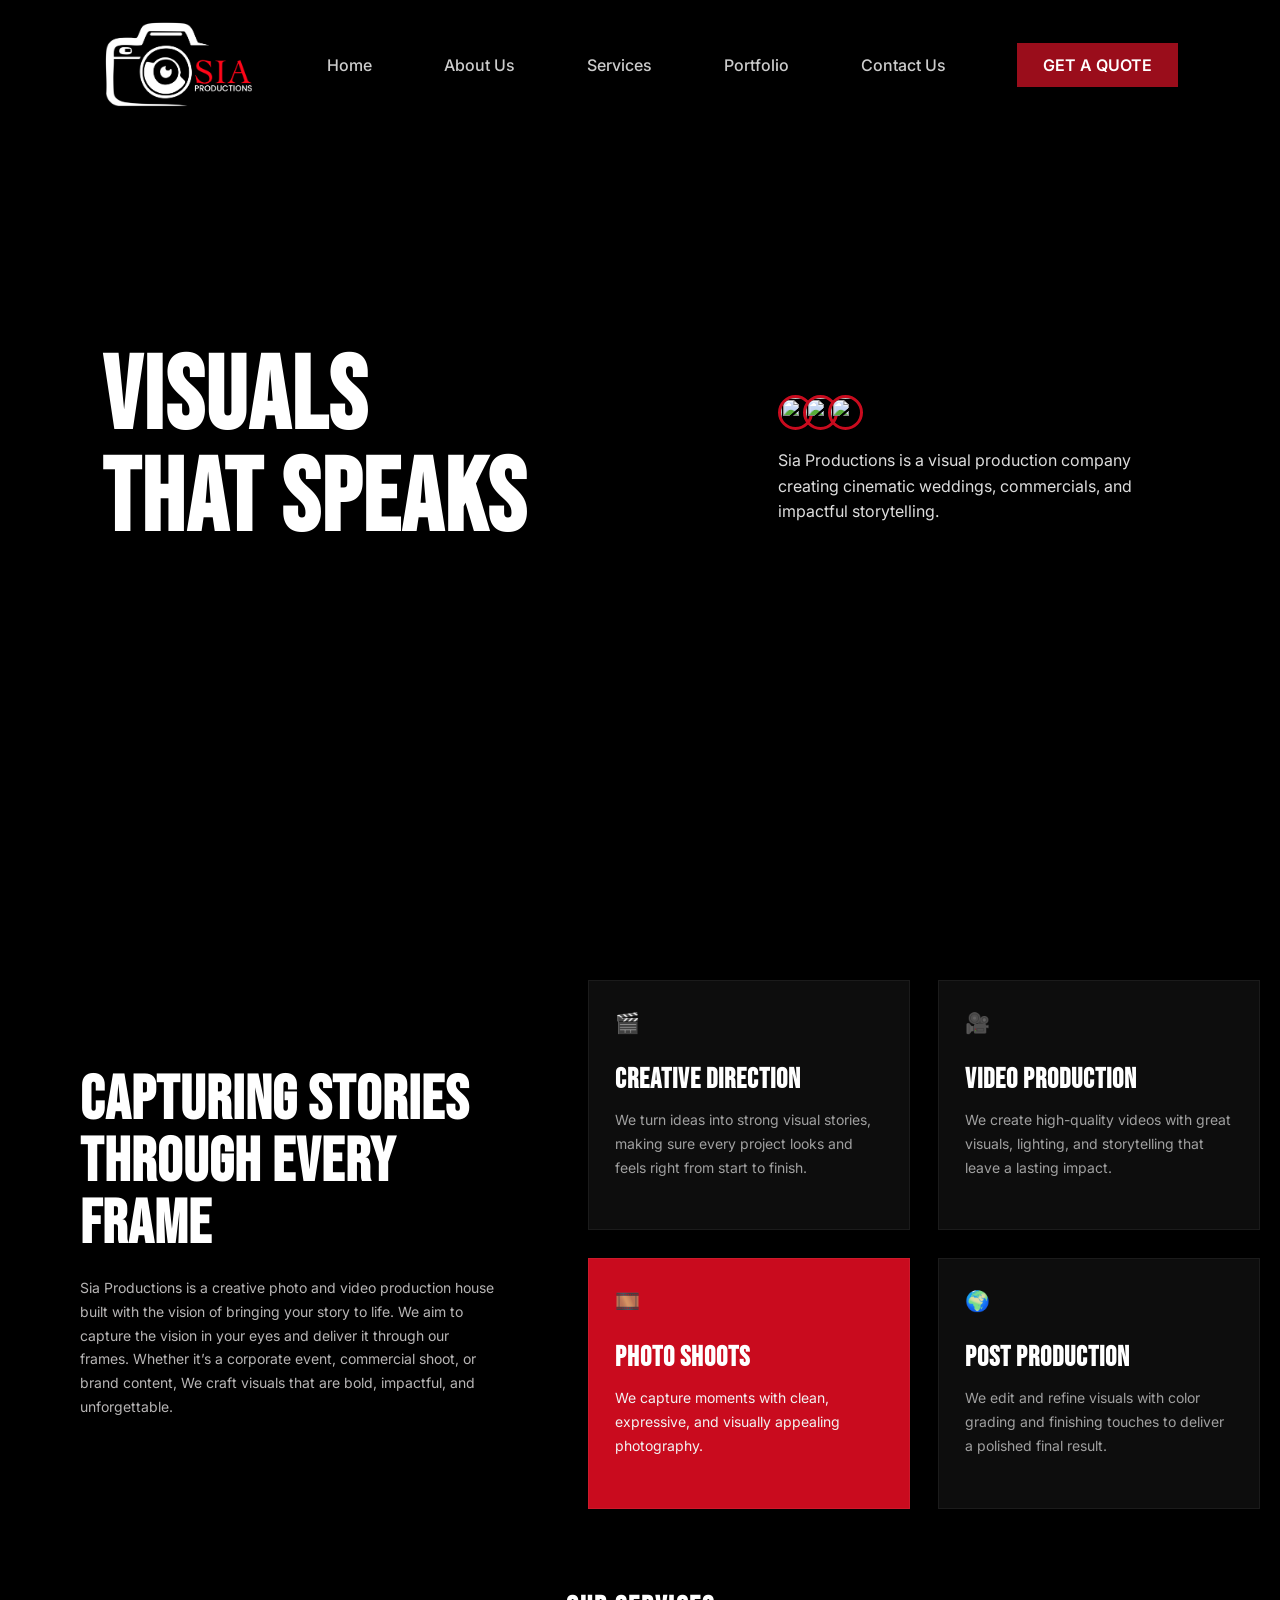
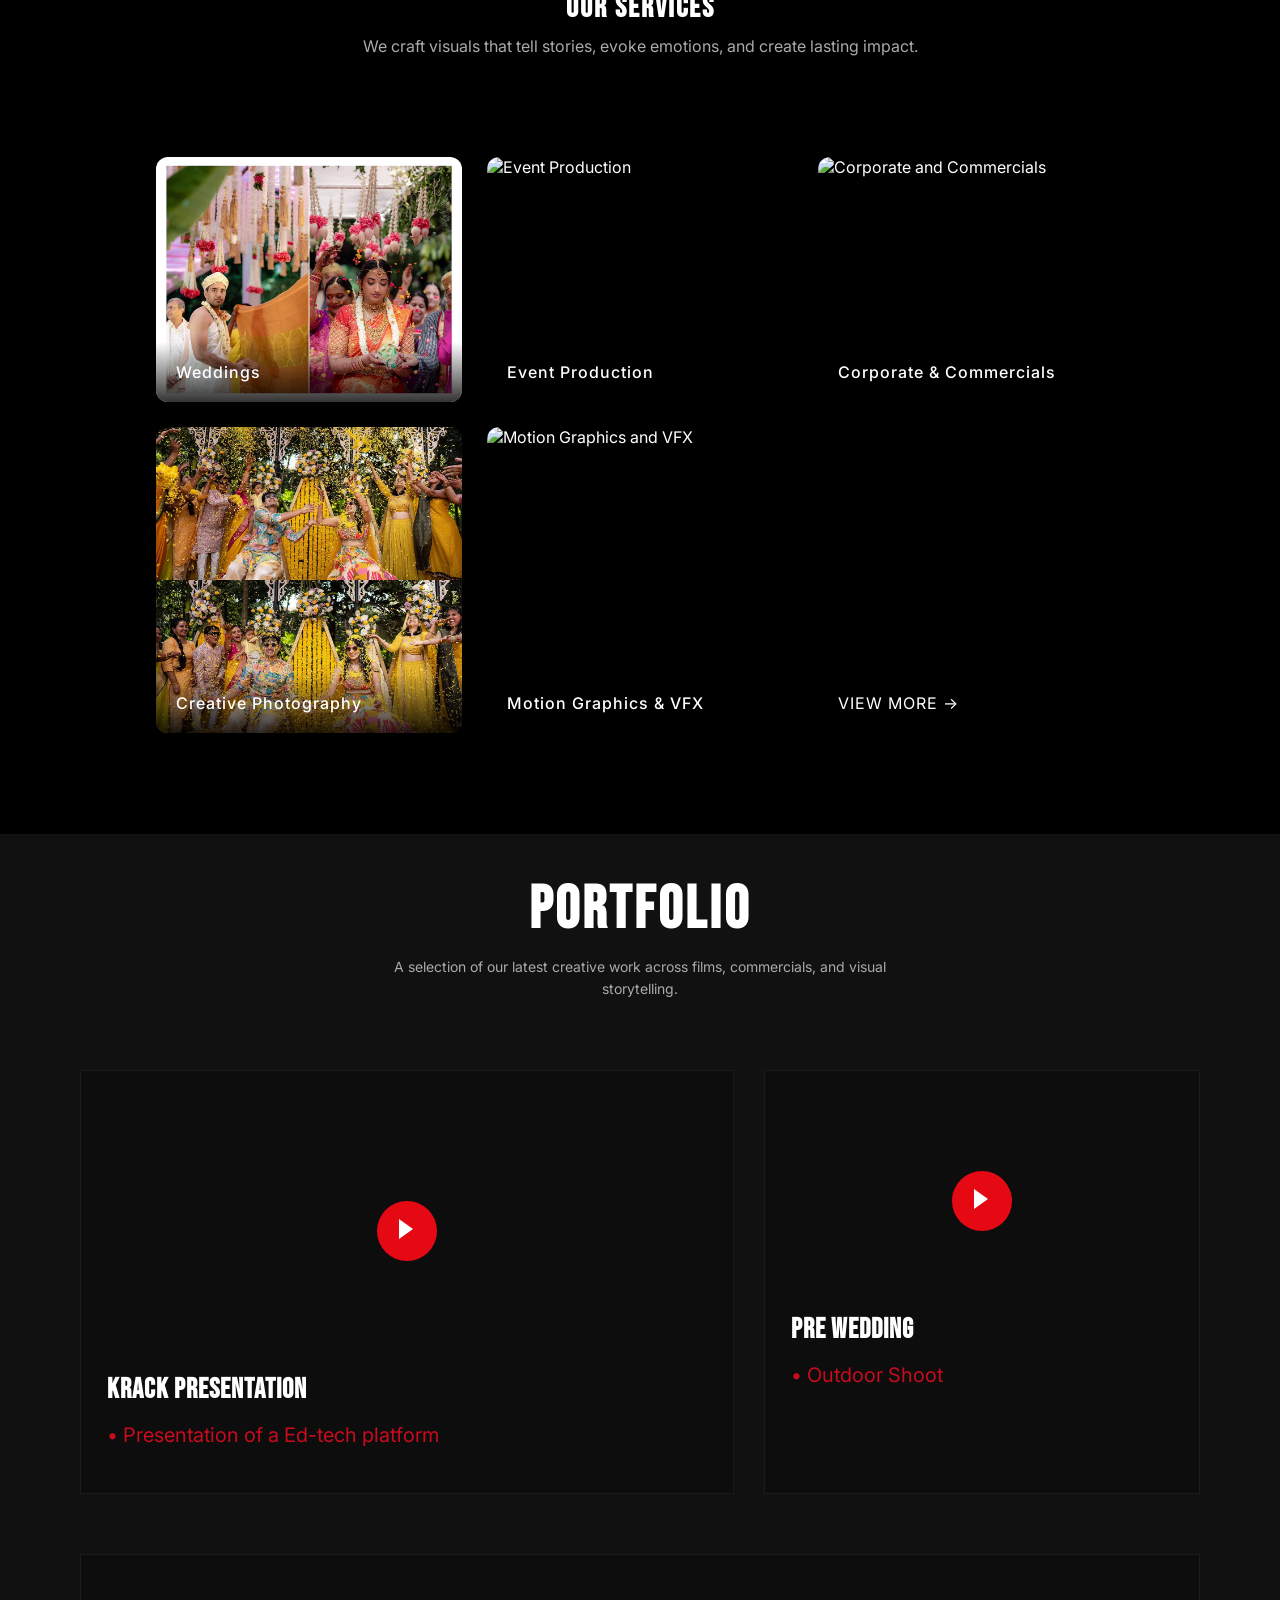
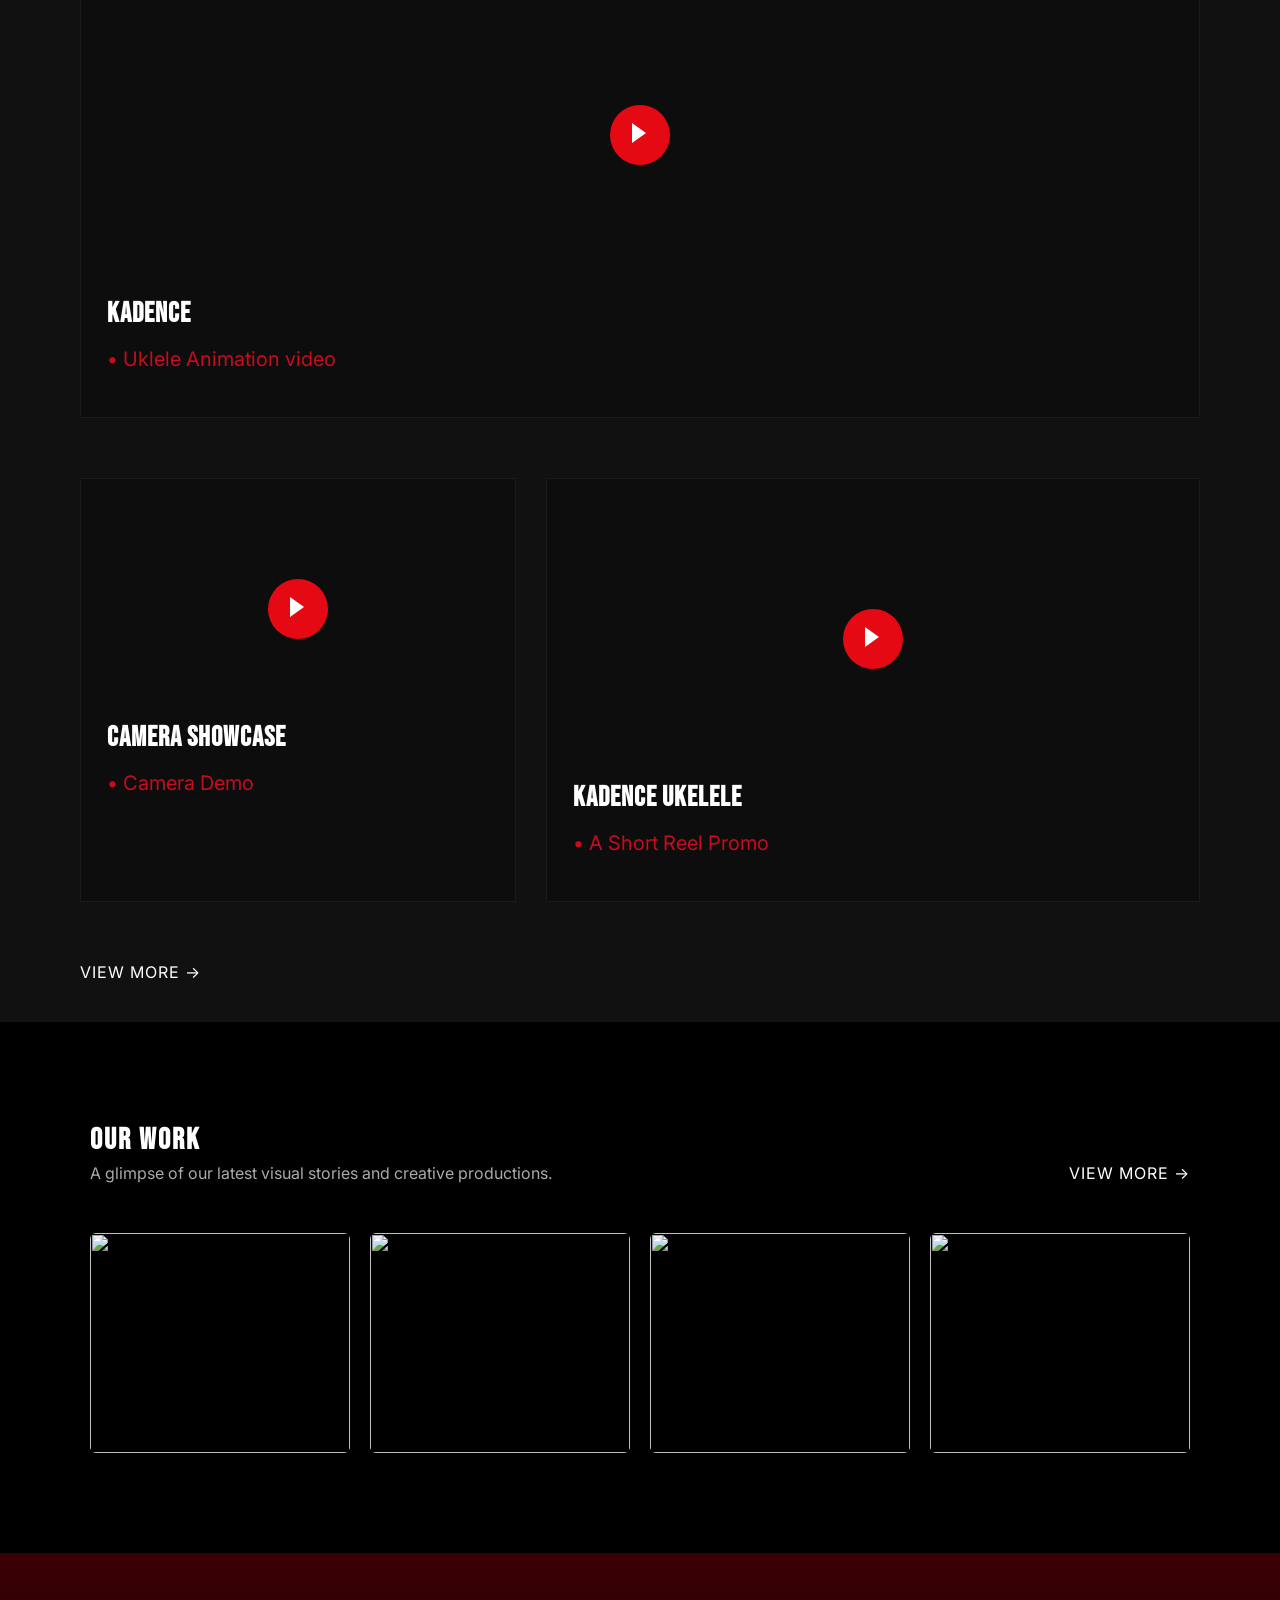
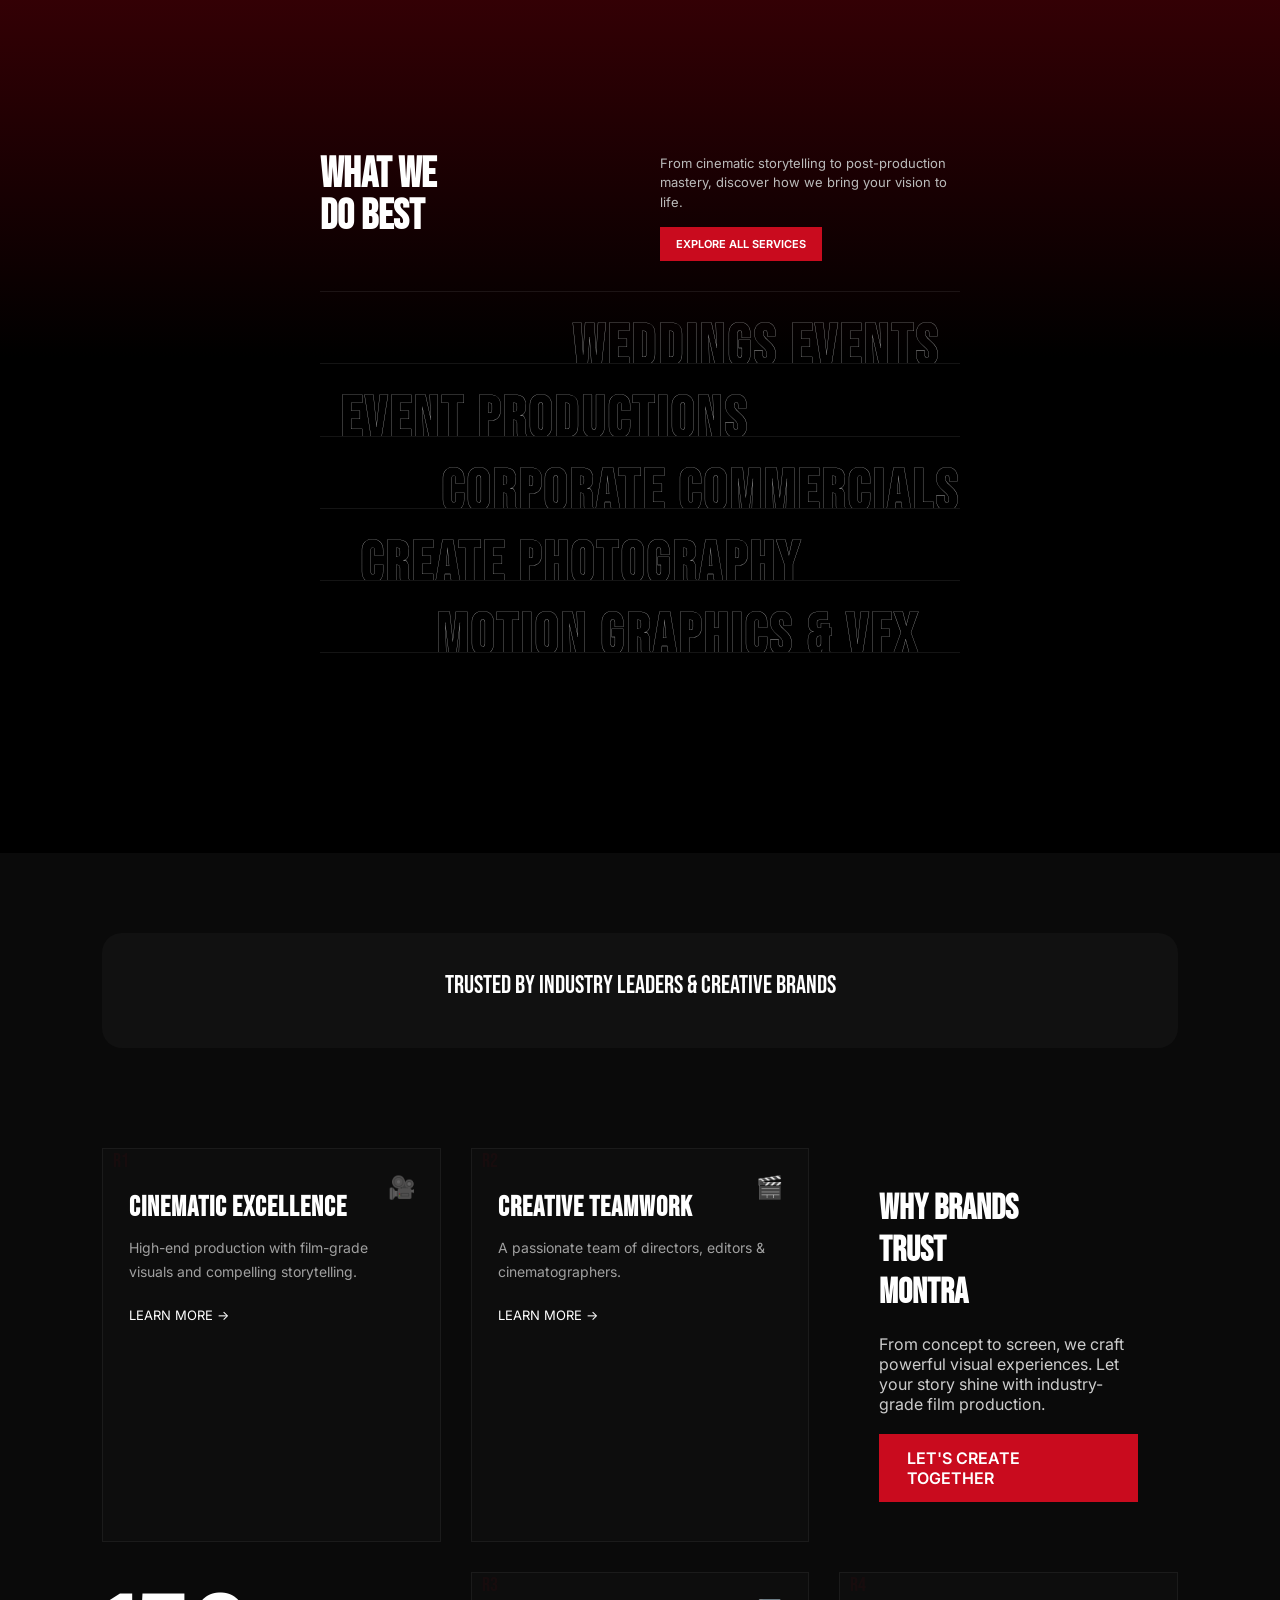
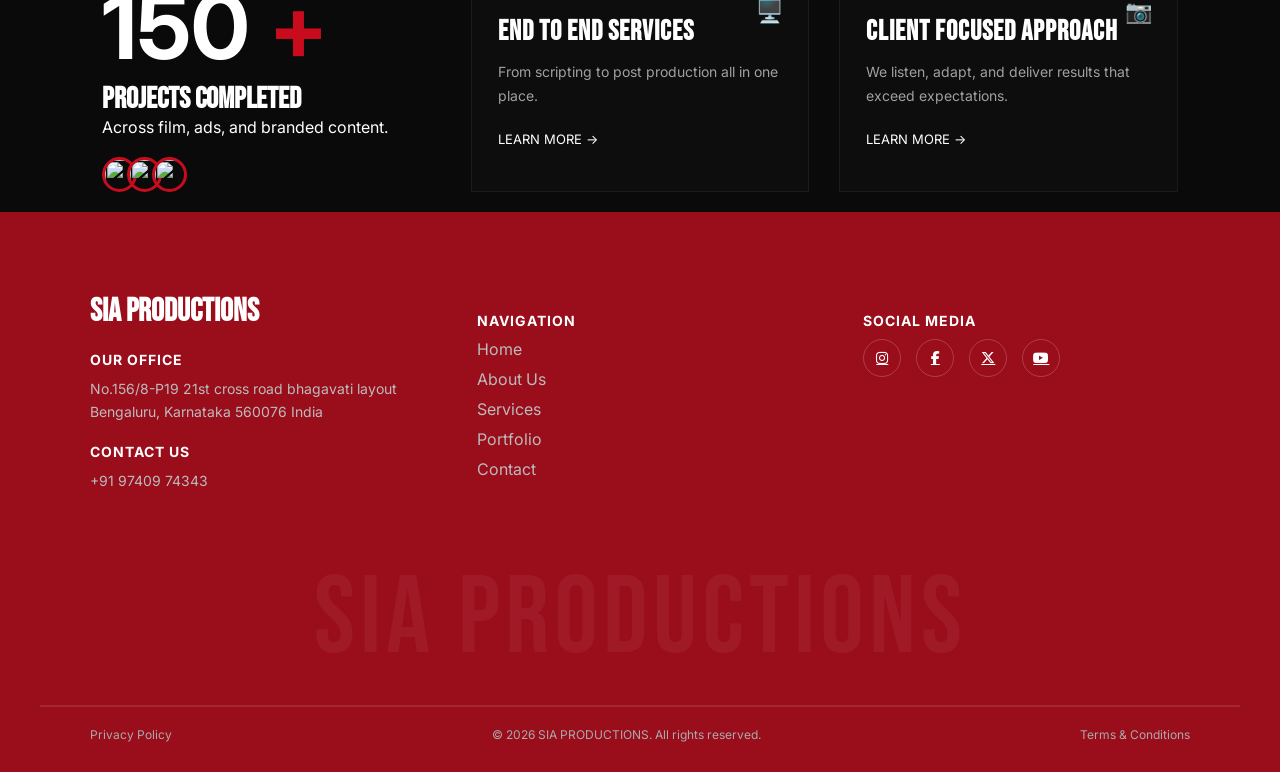
==== commit b7f782ff: "videos added" ====
--- a/index.html
+++ b/index.html
@@ -5,6 +5,7 @@
   <meta charset="UTF-8">
   <meta name="viewport" content="width=device-width, initial-scale=1.0">
   <title>Sia Productions - Visual Storytelling</title>
+  <link rel="icon" type="image/png" href="../assets/logo.png">
 
   <link rel="stylesheet" href="../css/style.css">
 
@@ -30,7 +31,7 @@
   <section class="hero">
 
     <video autoplay muted loop playsinline class="hero-video">
-      <source src="./assets/Showreel.mp4" type="video/mp4">
+      <source src="../assets/videos/prewedding.mp4" type="video/mp4">
     </video>
 
     <div class="overlay"></div>
@@ -129,6 +130,79 @@
     </div>
 
   </section>
+
+  <!-- =========================
+   SERVICES SECTION
+========================= -->
+  <section class="services-section1">
+
+    <div class="services-container">
+
+      <div class="services-header">
+        <h2>Our Services</h2>
+        <p>We craft visuals that tell stories, evoke emotions, and create lasting impact.</p>
+      </div>
+
+      <div class="services-grid">
+
+        <!-- Service 1 -->
+        <div class="service-card">
+          <img src="../assets/portfolio/wedding.heic" alt="Weddings">
+          <div class="service-overlay">
+            <h3>Weddings</h3>
+          </div>
+        </div>
+
+        <!-- Service 2 -->
+        <div class="service-card">
+          <img src="../assets/portfolio/event.jpg" alt="Event Production">
+          <div class="service-overlay">
+            <h3>Event Production</h3>
+          </div>
+        </div>
+
+        <!-- Service 3 -->
+        <div class="service-card">
+          <img src="../assets/portfolio/commercial.JPG" alt="Corporate and Commercials">
+          <div class="service-overlay">
+            <h3>Corporate & Commercials</h3>
+          </div>
+        </div>
+
+        <!-- Service 4 -->
+        <div class="service-card">
+          <img src="../assets/portfolio/creative.heic" alt="Creative Photography">
+          <div class="service-overlay">
+            <h3>Creative Photography</h3>
+          </div>
+        </div>
+
+        <!-- Service 5 -->
+        <div class="service-card">
+          <img src="../assets/portfolio/vfx.jpeg" alt="Motion Graphics and VFX">
+          <div class="service-overlay">
+            <h3>Motion Graphics & VFX</h3>
+          </div>
+        </div>
+
+         <div class="service-card">
+        
+      <div class="service-overlay">
+             <a href="../pages/services.html" class="view-more">
+        VIEW MORE →
+      </a>
+          </div>
+        </div>
+
+        
+
+      </div>
+
+    </div>
+
+  </section>
+
+
   <section class="section6">
 
     <div class="section6-container">
@@ -141,60 +215,63 @@
       <!-- ROW 1 -->
       <div class="grid-row row-top">
 
-        <div class="card card-large" onclick="openVideo('./assets/Showreel.mp4')">
+        <div class="card card-large" onclick="openVideo('../assets/videos/Krack Presentation.mp4')">
           <div class="video">
-            <video src="./assets/Showreel.mp4" muted loop playsinline></video>
+            <video src="./assets/videos/Krack Presentation.mp4" muted loop playsinline></video>
             <div class="play"></div>
           </div>
-          <h3>URBAN SOUL</h3>
-          <span class="tag">• Music Video</span>
-        </div>
-
-        <div class="card card-small" onclick="openVideo('./assets/Showreel.mp4')">
+          <h3>KRACK PRESENTATION</h3>
+          <span class="tag">• Presentation of a Ed-tech platform</span>
+        </div>
+
+        <div class="card card-small" onclick="openVideo('../assets/videos/prewedding.mp4')">
           <div class="video">
-            <video src="./assets/Showreel.mp4" muted loop playsinline></video>
+            <video src="../assets/videos/prewedding.mp4" muted loop playsinline></video>
             <div class="play"></div>
           </div>
-          <h3>ECHOES OF FASHION</h3>
-          <span class="tag">• Commercial Ad</span>
+          <h3>PRE WEDDING</h3>
+          <span class="tag">• Outdoor Shoot</span>
         </div>
 
       </div>
 
       <!-- ROW 2 -->
       <div class="grid-row row-full">
-        <div class="card card-full" onclick="openVideo('./assets/Showreel.mp4')">
+        <div class="card card-full" onclick="openVideo('../assets/videos/celebratecolors with Kadence.mp4')">
           <div class="video">
-            <video src="./assets/Showreel.mp4" muted loop playsinline></video>
+            <video src="./assets/videos/celebratecolors with Kadence.mp4" muted loop playsinline></video>
             <div class="play"></div>
           </div>
-          <h3>THE JOURNEY</h3>
-          <span class="tag">• Travel Documentary</span>
+          <h3>KADENCE</h3>
+          <span class="tag">• Uklele Animation video</span>
         </div>
       </div>
 
       <!-- ROW 3 -->
       <div class="grid-row row-bottom">
 
-        <div class="card card-small" onclick="openVideo('./assets/Showreel.mp4')">
+        <div class="card card-small" onclick="openVideo('../assets/videos/56 camera showcase.mp4')">
           <div class="video">
-            <video src="./assets/Showreel.mp4" muted loop playsinline></video>
+            <video src="./assets/videos/56 camera showcase.mp4" muted loop playsinline></video>
             <div class="play"></div>
           </div>
-          <h3>LEGACY</h3>
-          <span class="tag">• Short Film</span>
-        </div>
-
-        <div class="card card-large" onclick="openVideo('./assets/Showreel.mp4')">
+          <h3>CAMERA SHOWCASE</h3>
+          <span class="tag">• Camera Demo</span>
+        </div>
+
+        <div class="card card-large" onclick="openVideo('../assets/videos/Ukulele Promo New.mp4')">
           <div class="video">
-            <video src="./assets/Showreel.mp4" muted loop playsinline></video>
+            <video src="./assets/videos/Ukulele Promo New.mp4" muted loop playsinline></video>
             <div class="play"></div>
           </div>
-          <h3>LAUNCH BOLD</h3>
-          <span class="tag">• Product Teaser</span>
-        </div>
-
-      </div>
+          <h3>KADENCE UKELELE </h3>
+          <span class="tag">• A Short Reel Promo </span>
+        </div>
+
+      </div>
+      <a href="../pages/portfolio.html" class="view-more">
+        VIEW MORE →
+      </a>
 
     </div>
 
--- a/css/style.css
+++ b/css/style.css
@@ -1506,7 +1506,7 @@
 
 .about-content h1 {
   font-family: 'Bebas Neue', sans-serif;
-  font-size: 60px;
+  font-size: 30px;
   letter-spacing: 3px;
   color: #fff;
 }
@@ -1562,7 +1562,7 @@
 
 .about-text h2 {
   font-family: 'Bebas Neue', sans-serif;
-  font-size: 60px;
+  font-size: 30px;
   line-height: 1.1;
   color: #fff;
   margin-bottom: 20px;
@@ -1677,14 +1677,14 @@
 
 .gallery-text h2 {
   font-family: 'Bebas Neue', sans-serif;
-  font-size: 50px;
+  font-size: 30px;
   color: #fff;
   letter-spacing: 2px;
 }
 
 .gallery-text p {
   color: #aaa;
-  font-size: 14px;
+  font-size: 16px;
   margin-top: 5px;
 }
 
@@ -1692,7 +1692,7 @@
 
 .view-more {
   color: #fff;
-  font-size: 13px;
+  font-size: 16px;
   text-decoration: none;
   letter-spacing: 1px;
   transition: 0.3s;
@@ -1808,7 +1808,7 @@
 
 .services-hero h1 {
   font-family: 'Bebas Neue', sans-serif;
-  font-size: 90px;
+  font-size: 30px;
   letter-spacing: 2px;
 }
 
@@ -1868,7 +1868,7 @@
 
 .service-content h2 {
   font-family: 'Bebas Neue', sans-serif;
-  font-size: 42px;
+  font-size: 30px;
   margin-bottom: 15px;
 }
 
@@ -1898,4 +1898,99 @@
   .service-content h2 {
     font-size: 32px;
   }
+}
+
+/* =========================
+   SERVICES SECTION
+========================= */
+
+.services-section1{
+  background:#000;
+  padding:1px 8%;
+  color:#fff;
+}
+
+.services-container{
+  max-width:1400px;
+  margin:auto;
+}
+
+/* Header */
+
+.services-header{
+  text-align:center;
+  margin-bottom:1px;
+}
+
+.services-header h2{
+  font-family:'Bebas Neue',sans-serif;
+  font-size:30px;
+  letter-spacing:2px;
+}
+
+.services-header p{
+  font-size:16px;
+  color:#aaa;
+  margin-top:10px;
+}
+
+/* Grid */
+
+.services-grid{
+  display:grid;
+  grid-template-columns:repeat(auto-fit, minmax(250px, 1fr));
+  gap:25px;
+}
+
+/* Card */
+
+.service-card{
+  position:relative;
+  overflow:hidden;
+  border-radius:12px;
+  cursor:pointer;
+}
+
+.service-card img{
+  width:100%;
+  height:100%;
+  object-fit:cover;
+  display:block;
+  transition:0.5s ease;
+}
+
+/* Overlay */
+
+.service-overlay{
+  position:absolute;
+  bottom:0;
+  left:0;
+  width:100%;
+  padding:20px;
+  background:linear-gradient(to top, rgba(0,0,0,0.8), transparent);
+  transition:0.4s ease;
+}
+
+.service-overlay h3{
+  font-size:16px;
+  font-weight:500;
+  letter-spacing:1px;
+}
+
+/* Hover Effects */
+
+.service-card:hover img{
+  transform:scale(1.1);
+}
+
+.service-card:hover .service-overlay{
+  background:linear-gradient(to top, rgba(0,0,0,1), transparent);
+}
+
+/* Responsive */
+
+@media(max-width:768px){
+  .services-header h2{
+    font-size:40px;
+  }
 }
